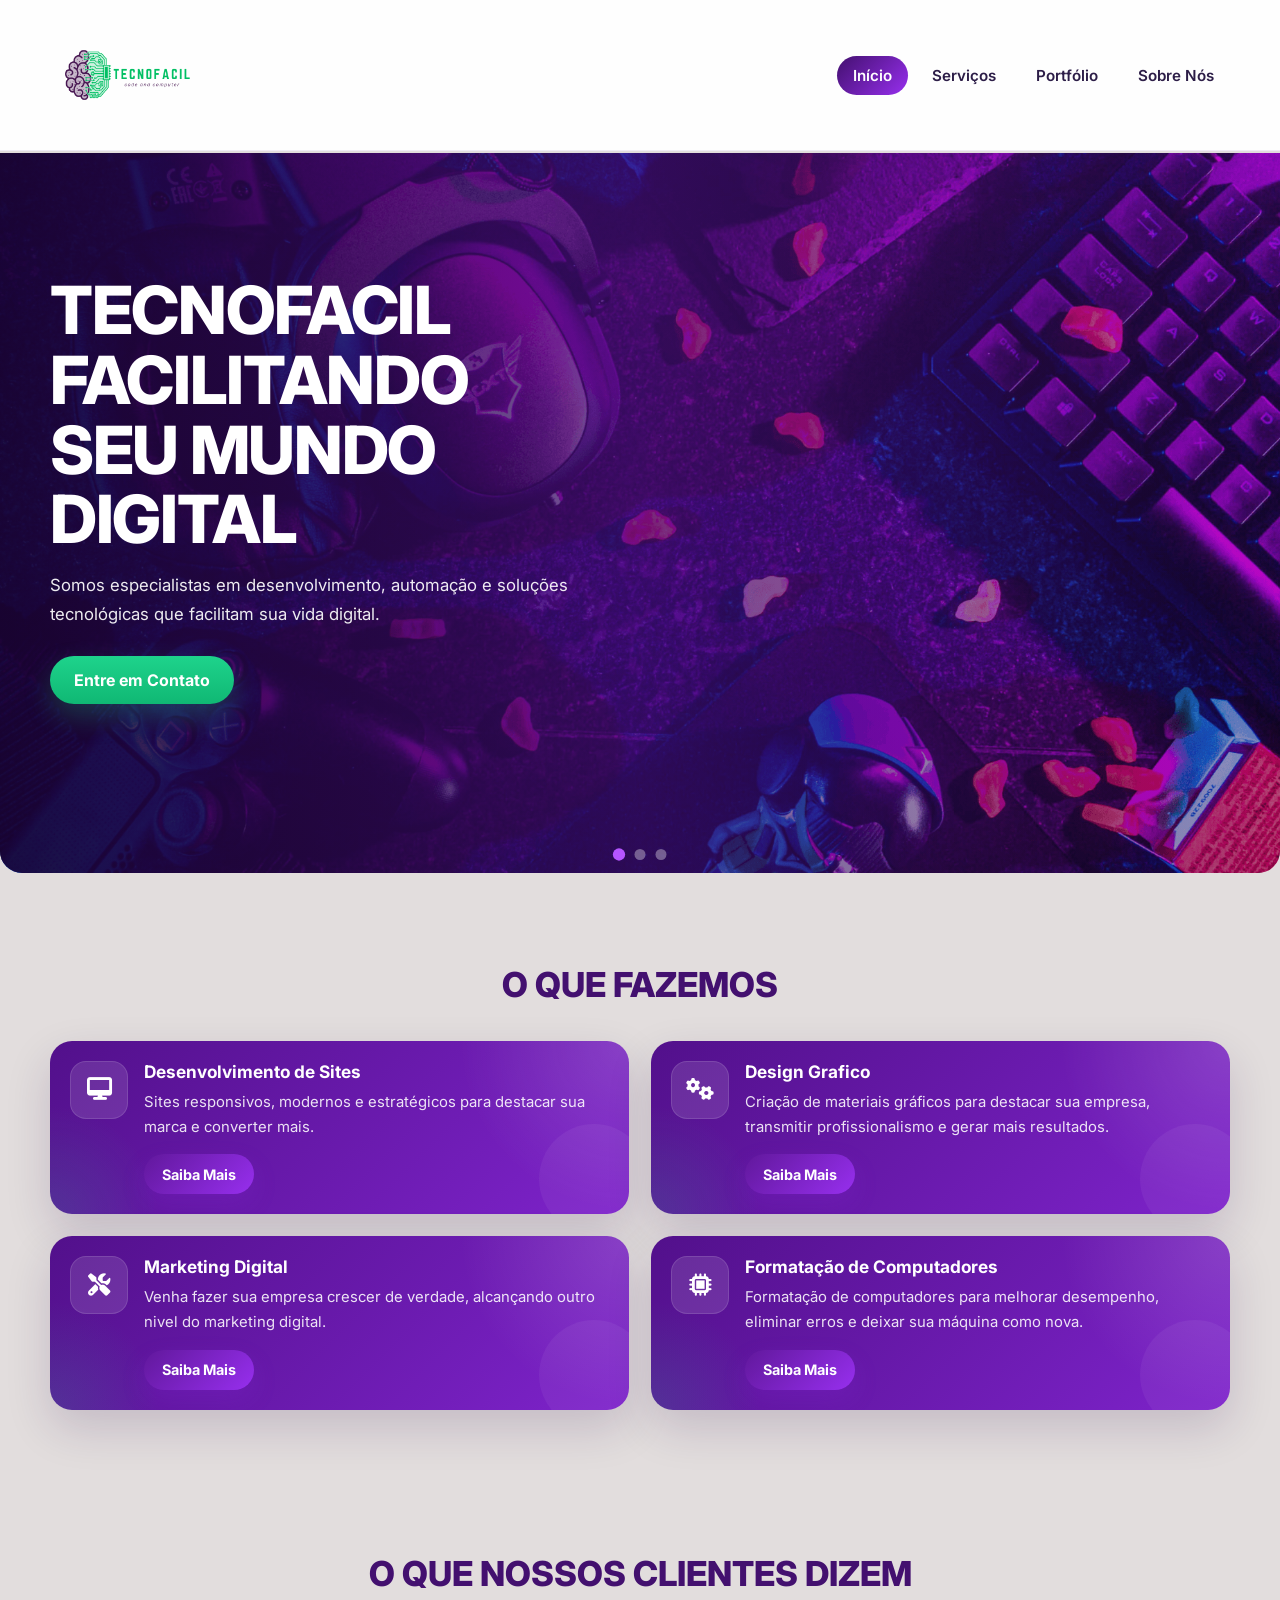
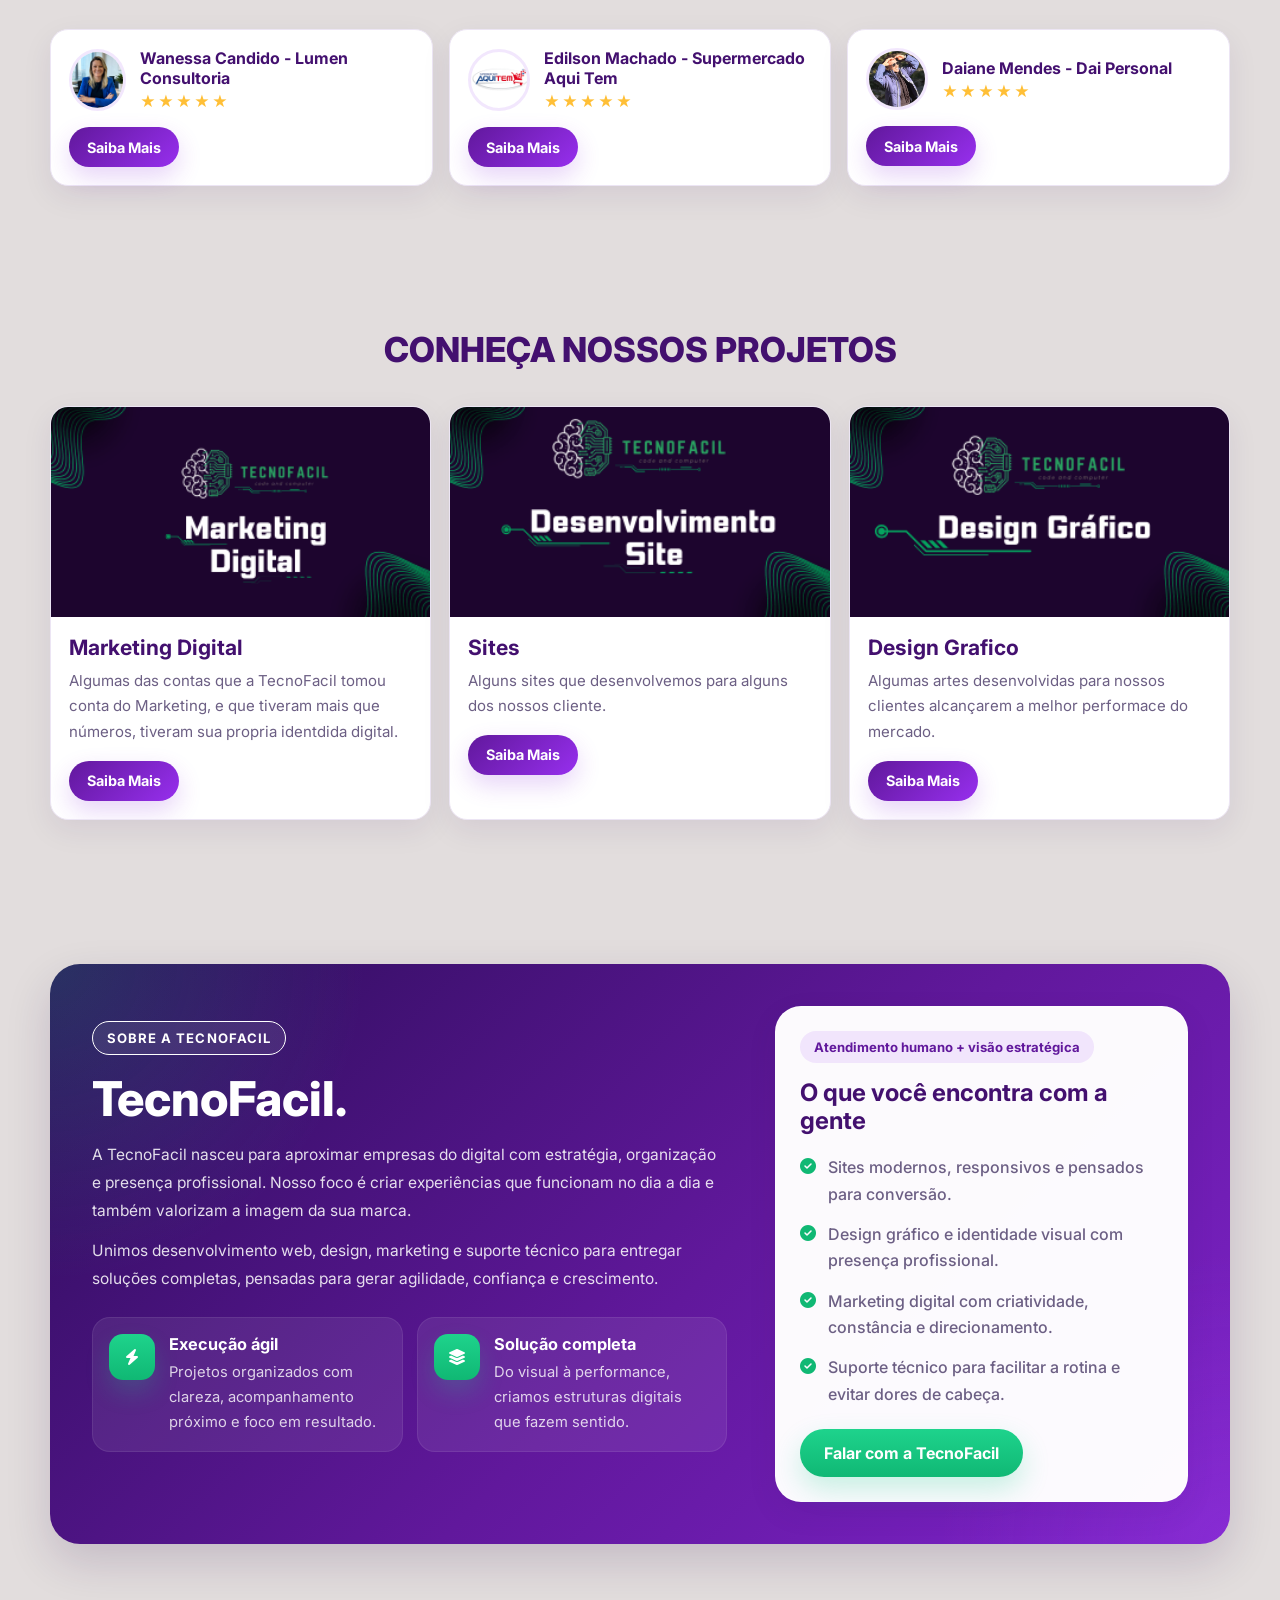
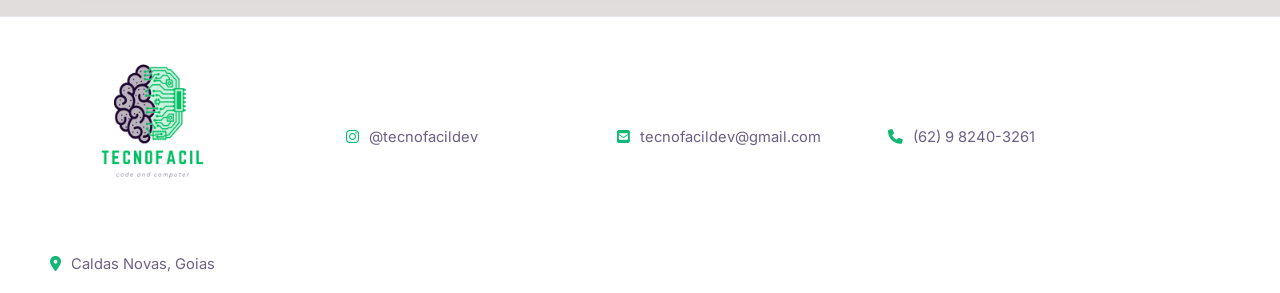
==== index.html @ e90225b0 "Solução Tem que arrumar o footer" ====
<!DOCTYPE html>
<html lang="pt-BR">

<head>
    <meta charset="UTF-8" />
    <meta name="viewport" content="width=device-width, initial-scale=1.0" />
    <title>TecnoFacil</title>
    <meta name="description"
        content="Soluções digitais, automação, manutenção e desenvolvimento web para facilitar o seu mundo digital." />

    <link rel="preconnect" href="https://fonts.googleapis.com">
    <link rel="preconnect" href="https://fonts.gstatic.com" crossorigin>
    <link href="https://fonts.googleapis.com/css2?family=Inter:wght@400;500;600;700;800&display=swap" rel="stylesheet">
    <link rel="stylesheet" href="https://cdnjs.cloudflare.com/ajax/libs/font-awesome/6.5.2/css/all.min.css">
    <link rel="stylesheet" href="styles.css" />
    <link rel="shortcut icon" href="favicon-16x16.png" type="image/x-icon">
</head>

<body>
    <header class="header">
        <div class="container nav-wrapper">
            <a href="#inicio" class="logo" aria-label="TecnoFacil início">
                <img src="img/LOGO-cerebro-roxo.png" alt="Logo TecnoFacil">
            </a>

            <button class="menu-toggle" id="menuToggle" aria-label="Abrir menu" aria-expanded="false"
                aria-controls="navMenu">
                <span></span>
                <span></span>
                <span></span>
            </button>

            <nav class="nav-menu" id="navMenu">
                <a href="#inicio" class="nav-link active">Início</a>
                <a href="#servicos" class="nav-link">Serviços</a>
                <a href="#portfolio" class="nav-link">Portfólio</a>
                <a href="#sobre" class="nav-link">Sobre Nós</a>
                <!-- <a href="#contato" class="nav-link">Contato</a> -->
            </nav>
        </div>
    </header>

    <main>
        <section class="hero" id="inicio">
            <div class="hero-slider" id="heroSlider">
                <button id="prevSlide" aria-label="Slide anterior">
                    <!-- <i class="fa-solid fa-chevron-left"></i> -->
                </button>

                <div class="slides">
                    <article class="hero-slide active">
                        <div class="hero-bg" style="background-image: url('img/imagem3.png');"></div>
                        <div class="hero-overlay"></div>
                        <div class="container hero-content">
                            <div class="hero-text">
                                <h1>TECNOFACIL FACILITANDO<br>SEU MUNDO DIGITAL</h1>
                                <p>
                                    Somos especialistas em desenvolvimento, automação e soluções tecnológicas
                                    que facilitam sua vida digital.
                                </p>
                                <a href="#contato" class="btn btn-green">Entre em Contato</a>
                            </div>
                        </div>
                    </article>

                    <article class="hero-slide">
                        <div class="hero-bg" style="background-image: url('img/imagem1.png');"></div>
                        <div class="hero-overlay"></div>
                        <div class="container hero-content">
                            <div class="hero-text">
                                <h2 class="hero-title-alt">AUTOMAÇÃO PERFORMANCE<br>E RESULTADOS</h2>
                                <p>
                                    Criamos soluções sob medida para empresas que querem mais agilidade,
                                    produtividade e presença digital profissional.
                                </p>
                                <a href="#servicos" class="btn btn-green">Ver Serviços</a>
                            </div>
                        </div>
                    </article>

                    <article class="hero-slide">
                        <div class="hero-bg" style="background-image: url('img/imagem2.png');"></div>
                        <div class="hero-overlay"></div>
                        <div class="container hero-content">
                            <div class="hero-text">
                                <h2 class="hero-title-alt">TECNOLOGIA COM VISUAL<br>MODERNO E ESTRATÉGICO</h2>
                                <p>
                                    Websites, manutenção, automações e soluções de TI com foco em estética,
                                    funcionalidade e crescimento.
                                </p>
                                <a href="#portfolio" class="btn btn-green">Conheça os Projetos</a>
                            </div>
                        </div>
                    </article>
                </div>

                <button id="nextSlide" aria-label="Próximo slide">
                    <!-- <i class="fa-solid fa-chevron-right"></i> -->
                </button>

                <div class="slider-dots" id="sliderDots">
                    <button class="dot active" aria-label="Ir para slide 1"></button>
                    <button class="dot" aria-label="Ir para slide 2"></button>
                    <button class="dot" aria-label="Ir para slide 3"></button>
                </div>
            </div>
        </section>

        <section class="section services" id="servicos">
            <div class="container">
                <h2 class="section-title">O QUE FAZEMOS</h2>

                <div class="services-grid">
                    <article class="service-card">
                        <div class="service-icon">
                            <i class="fa-solid fa-desktop"></i>
                        </div>
                        <div class="service-content">
                            <h3>Desenvolvimento de Sites</h3>
                            <p>
                                Sites responsivos, modernos e estratégicos para destacar sua marca e converter mais.
                            </p>
                            <a href="website.html" class="btn btn-purple btn-small">Saiba Mais</a>
                        </div>
                    </article>

                    <article class="service-card">
                        <div class="service-icon">
                            <i class="fa-solid fa-gears"></i>
                        </div>
                        <div class="service-content">
                            <h3>Design Grafico</h3>
                            <p>
                                Criação de materiais gráficos para destacar sua empresa, transmitir profissionalismo e
                                gerar mais resultados.
                            </p>
                            <a href="designGrafico.html" class="btn btn-purple btn-small">Saiba Mais</a>
                        </div>
                    </article>

                    <article class="service-card">
                        <div class="service-icon">
                            <i class="fa-solid fa-screwdriver-wrench"></i>
                        </div>
                        <div class="service-content">
                            <h3>Marketing Digital</h3>
                            <p>
                                Venha fazer sua empresa crescer de verdade, alcançando outro nivel do marketing digital.
                            </p>
                            <a href="marketing.html" class="btn btn-purple btn-small">Saiba Mais</a>
                        </div>
                    </article>

                    <article class="service-card">
                        <div class="service-icon">
                            <i class="fa-solid fa-microchip"></i>
                        </div>
                        <div class="service-content">
                            <h3>Formatação de Computadores</h3>
                            <p>
                                Formatação de computadores para melhorar desempenho, eliminar erros e deixar sua máquina
                                como nova.
                            </p>
                            <a href="formatação.html" class="btn btn-purple btn-small">Saiba Mais</a>
                        </div>
                    </article>
                </div>
            </div>
        </section>

        <section class="section testimonials">
            <div class="container">
                <h2 class="section-title">O QUE NOSSOS CLIENTES DIZEM</h2>

                <div class="testimonials-grid">
                    <article class="testimonial-card">
                        <div class="testimonial-top">
                            <img src="img/FOTO DA WANESSA.jpeg" alt="Lucas Fernandes">
                            <div>
                                <h3>Wanessa Candido - Lumen Consultoria</h3>
                                <div class="stars">★★★★★</div>
                            </div>
                        </div>
                        <p>
                            <!-- Atendimento excelente, comunicação clara e resultado final acima do esperado.
                            O projeto ficou muito profissional. -->
                        </p>
                        <a href="#contato" class="btn btn-purple btn-small">Saiba Mais</a>
                    </article>

                    <article class="testimonial-card">
                        <div class="testimonial-top">
                            <img src="img/Logo-Aqui-Tem.png" alt="Ana Silva">
                            <div>
                                <h3>Edilson Machado - Supermercado Aqui Tem</h3>
                                <div class="stars">★★★★★</div>
                            </div>
                        </div>
                        <p>
                            <!-- Serviço muito bem feito, suporte rápido e ótima experiência. A TecnoFacil conseguiu
                            organizar tudo com muita qualidade. -->
                        </p>
                        <a href="#contato" class="btn btn-purple btn-small">Saiba Mais</a>
                    </article>

                    <article class="testimonial-card">
                        <div class="testimonial-top">
                            <img src="img/daimendes.png" alt="Carlos Oliveira">
                            <div>
                                <h3>Daiane Mendes - Dai Personal</h3>
                                <div class="stars">★★★★★</div>
                            </div>
                        </div>
                        <p>
                            <!-- Profissionalismo, bom gosto e execução técnica. Ficou nítido o cuidado com os detalhes
                            e com a apresentação final. -->
                        </p>
                        <a href="#contato" class="btn btn-purple btn-small">Saiba Mais</a>
                    </article>
                </div>
            </div>
        </section>

        <section class="section projects" id="portfolio">
            <div class="container">
                <h2 class="section-title">CONHEÇA NOSSOS PROJETOS</h2>

                <div class="projects-grid">
                    <article class="project-card">
                        <div class="project-image">
                            <img src="img/Marketing-Digital.png" alt="Projeto GreenFin">
                        </div>
                        <div class="project-content">
                            <h3>Marketing Digital</h3>
                            <p>
                                Algumas das contas que a TecnoFacil tomou conta do Marketing, e que tiveram mais que
                                números, tiveram sua propria identdida digital.
                            </p>
                            <a href="Serviços/serviçoMarketing.html" class="btn btn-purple btn-small">Saiba Mais</a>
                        </div>
                    </article>

                    <article class="project-card">
                        <div class="project-image">
                            <img src="img/Desenvolvimento-de-site.png" alt="Projeto E-Shop Plus">
                        </div>
                        <div class="project-content">
                            <h3>Sites</h3>
                            <p>
                                Alguns sites que desenvolvemos para alguns dos nossos cliente.
                            </p>
                            <a href="Serviços/serviçosSite.html" class="btn btn-purple btn-small">Saiba Mais</a>
                        </div>
                    </article>

                    <article class="project-card">
                        <div class="project-image">
                            <img src="img/Design-Grafico.png" alt="Projeto TechBlog">
                        </div>
                        <div class="project-content">
                            <h3>Design Grafico</h3>
                            <p>
                                Algumas artes desenvolvidas para nossos clientes alcançarem a melhor performace do
                                mercado.
                            </p>
                            <a href="Serviços/serviçoDesignGrafico.html" class="btn btn-purple btn-small">Saiba Mais</a>
                        </div>
                    </article>
                </div>
            </div>
        </section>

        <section class="about-me section" id="sobre">
            <div class="container">
                <div class="about-shell">
                    <div class="about-copy">
                        <span class="about-eyebrow">SOBRE A TECNOFACIL</span>
                        <h2>TecnoFacil.</h2>
                        <p>
                            A TecnoFacil nasceu para aproximar empresas do digital com estratégia, organização e
                            presença profissional. Nosso foco é criar experiências que funcionam no dia a dia e também
                            valorizam a imagem da sua marca.
                        </p>
                        <p>
                            Unimos desenvolvimento web, design, marketing e suporte técnico para entregar soluções
                            completas, pensadas para gerar agilidade, confiança e crescimento.
                        </p>

                        <div class="about-highlights">
                            <article class="about-highlight">
                                <i class="fa-solid fa-bolt"></i>
                                <div>
                                    <h3>Execução ágil</h3>
                                    <p>Projetos organizados com clareza, acompanhamento próximo e foco em resultado.</p>
                                </div>
                            </article>

                            <article class="about-highlight">
                                <i class="fa-solid fa-layer-group"></i>
                                <div>
                                    <h3>Solução completa</h3>
                                    <p>Do visual à performance, criamos estruturas digitais que fazem sentido.</p>
                                </div>
                            </article>
                        </div>
                    </div>

                    <aside class="about-card" aria-label="Diferenciais da TecnoFacil">
                        <div class="about-card-badge">Atendimento humano + visão estratégica</div>
                        <h3>O que você encontra com a gente</h3>

                        <ul class="about-list">
                            <li>
                                <i class="fa-solid fa-circle-check"></i>
                                Sites modernos, responsivos e pensados para conversão.
                            </li>
                            <li>
                                <i class="fa-solid fa-circle-check"></i>
                                Design gráfico e identidade visual com presença profissional.
                            </li>
                            <li>
                                <i class="fa-solid fa-circle-check"></i>
                                Marketing digital com criatividade, constância e direcionamento.
                            </li>
                            <li>
                                <i class="fa-solid fa-circle-check"></i>
                                Suporte técnico para facilitar a rotina e evitar dores de cabeça.
                            </li>
                        </ul>

                        <a href="https://wa.me/5562982403261" class="btn btn-green">Falar com a TecnoFacil</a>
                    </aside>
                </div>
            </div>
        </section>

    </main>

    <footer class="footer">
        <div class="container footer-grid">
            <div class="footer-brand">
                <a href="https://www.instagram.com/tecnofacildev/?hl=pt-br"><img src="img/TECNOFACIL.png"
                        alt="Logo TecnoFacil"></a>
            </div>

            <a href="https://www.instagram.com/tecnofacildev/?hl=pt-br" class="footer-item" target="_blank"
                rel="noopener noreferrer">
                <i class="fa-brands fa-instagram"></i>
                @tecnofacildev
            </a>

            <a href="mailto:contato@tecnofacil.com" class="footer-item">
                <i class="fa-solid fa-square-envelope"></i>
                tecnofacildev@gmail.com
            </a>

            <a href="https://wa.me/5562982403261" class="footer-item">
                <i class="fa-solid fa-phone"></i>
                (62) 9 8240-3261
            </a>

            <div class="footer-item">
                <i class="fa-solid fa-location-dot"></i>
                Caldas Novas, Goias
            </div>
        </div>
    </footer>

    <script src="script.js" defer></script>
</body>

</html>
---- styles.css ----
:root {
  --bg-main: #e2dddd;
  --white: #ffffff;
  --text: #2c1d47;
  --text-soft: #6c5f84;
  --border: #ece5f4;

  --purple-900: #2c0d59;
  --purple-800: #43106f;
  --purple-700: #61189c;
  --purple-600: #7a22c4;
  --purple-500: #972fee;
  --purple-400: #b555ff;

  --green-500: #1ed38c;
  --green-600: #10b874;

  --shadow-soft: 0 10px 30px rgba(48, 19, 83, 0.08);
  --shadow-strong: 0 18px 45px rgba(41, 12, 75, 0.16);
  --radius-lg: 22px;
  --radius-md: 16px;
  --radius-sm: 12px;

  --container: 1180px;
  --header-height: 78px;
}

* {
  margin: 0;
  padding: 0;
  box-sizing: border-box;
}

html {
  scroll-behavior: smooth;
}

body {
  font-family: "Inter", sans-serif;
  background: var(--bg-main);
  color: var(--text);
}

img {
  max-width: 100%;
  display: block;
}

a {
  text-decoration: none;
  color: inherit;
}

button,
input,
textarea {
  font: inherit;
}

button {
  background: none;
  border: none;
  cursor: pointer;
}

.container {
  width: min(calc(100% - 32px), var(--container));
  margin: 0 auto;
}

/* HEADER */
.header {
  position: sticky;
  margin-bottom: -26px;
  top: 0;
  z-index: 1000;
  background: rgba(255, 255, 255, 0.95);
  backdrop-filter: blur(10px);
  border-bottom: 1px solid rgba(110, 73, 168, 0.1);
}

.nav-wrapper {
  min-height: var(--header-height);
  display: flex;
  align-items: center;
  justify-content: space-between;
  gap: 12px;
}

.logo img {
  width: 150px;
  object-fit: contain;
}

.menu-toggle {
  width: 46px;
  height: 46px;
  border-radius: 14px;
  border: 1px solid var(--border);
  display: flex;
  flex-direction: column;
  justify-content: center;
  gap: 5px;
  padding: 10px;
}

.menu-toggle span {
  width: 100%;
  height: 2px;
  border-radius: 999px;
  background: var(--purple-800);
  transition: 0.3s ease;
}

.menu-toggle.active span:nth-child(1) {
  transform: translateY(7px) rotate(45deg);
}

.menu-toggle.active span:nth-child(2) {
  opacity: 0;
}

.menu-toggle.active span:nth-child(3) {
  transform: translateY(-7px) rotate(-45deg);
}

.nav-menu {
  position: absolute;
  top: calc(var(--header-height) + 8px);
  left: 16px;
  right: 16px;
  background: rgba(255, 255, 255, 0.98);
  border: 1px solid var(--border);
  border-radius: 18px;
  box-shadow: var(--shadow-strong);
  padding: 14px;
  display: none;
  flex-direction: column;
  gap: 8px;
}

.nav-menu.open {
  display: flex;
}

.nav-link {
  padding: 12px 14px;
  border-radius: 999px;
  font-weight: 600;
  color: var(--text);
  transition: 0.25s ease;
}

.nav-link.active,
.nav-link:hover {
  color: #fff;
  background: linear-gradient(135deg, var(--purple-800), var(--purple-500));
}

/* HERO */
.hero {
  /* margin-top: -10px; */
  padding-top: 8px;
}

.hero-slider {
  position: relative;
}

.slides {
  position: relative;
  overflow: hidden;
}

.hero-slide {
  min-height: 560px;
  position: relative;
  display: none;
  border-radius: 0 0 22px 22px;
  overflow: hidden;
}

.hero-slide.active {
  display: block;
  animation: fadeIn 0.45s ease;
}

@keyframes fadeIn {
  from {
    opacity: 0;
    transform: scale(1.01);
  }
  to {
    opacity: 1;
    transform: scale(1);
  }
}

.hero-bg {
  position: absolute;
  inset: 0;
  background-position: center;
  background-size: cover;
  background-repeat: no-repeat;
  transform: scale(1.04);
}

.hero-overlay {
  position: absolute;
  inset: 0;
  background:
    linear-gradient(90deg, rgba(26, 3, 50, 0.9) 0%, rgba(67, 14, 117, 0.65) 50%, rgba(49, 12, 92, 0.2) 100%),
    linear-gradient(180deg, rgba(113, 36, 179, 0.15), rgba(6, 4, 15, 0.18));
}

.hero-content {
  position: relative;
  z-index: 2;
  min-height: 560px;
  display: flex;
  align-items: center;
}

.hero-text {
  width: 100%;
  max-width: 620px;
  color: #fff;
  padding: 30px 0 76px;
}

.hero-text h1,
.hero-title-alt {
  font-size: 2rem;
  line-height: 1.05;
  font-weight: 800;
  margin-bottom: 16px;
  letter-spacing: -0.02em;
}

.hero-text p {
  font-size: 0.98rem;
  line-height: 1.75;
  color: rgba(255, 255, 255, 0.92);
  max-width: 520px;
  margin-bottom: 26px;
}

.slider-arrow {
  position: absolute;
  top: 50%;
  transform: translateY(-50%);
  z-index: 4;
  width: 42px;
  height: 42px;
  border-radius: 50%;
  display: grid;
  place-items: center;
  color: #fff;
  background: rgba(255, 255, 255, 0.12);
  border: 1px solid rgba(255, 255, 255, 0.22);
  backdrop-filter: blur(8px);
  transition: 0.25s ease;
}

.slider-arrow:hover {
  background: rgba(255, 255, 255, 0.2);
}

.slider-arrow-left {
  left: 10px;
}

.slider-arrow-right {
  right: 10px;
}

.slider-dots {
  position: absolute;
  left: 50%;
  bottom: 18px;
  transform: translateX(-50%);
  z-index: 4;
  display: flex;
  align-items: center;
  gap: 10px;
}

.dot {
  margin-bottom: 15px;
  width: 11px;
  height: 11px;
  border-radius: 50%;
  background: rgba(255, 255, 255, 0.35);
  transition: 0.25s ease;
}

.dot.active {
  background: var(--purple-400);
  transform: scale(1.12);
}

/* BUTTONS */
.btn {
  display: inline-flex;
  align-items: center;
  justify-content: center;
  min-height: 48px;
  padding: 12px 24px;
  border-radius: 999px;
  font-weight: 700;
  transition: 0.25s ease;
}

.btn:hover {
  transform: translateY(-2px);
}

.btn-green {
  color: #fff;
  background: linear-gradient(180deg, var(--green-500), var(--green-600));
  box-shadow: 0 12px 28px rgba(30, 211, 140, 0.24);
}

.btn-purple {
  color: #fff;
  background: linear-gradient(135deg, var(--purple-700), var(--purple-500));
  box-shadow: 0 10px 24px rgba(135, 41, 220, 0.2);
}

.btn-small {
  min-height: 40px;
  padding: 10px 18px;
  font-size: 0.9rem;
}

/* GENERAL SECTION */
.section {
  padding: 50px 0;
}

.section-title {
  text-align: center;
  color: var(--purple-800);
  font-size: 1.65rem;
  line-height: 1.15;
  font-weight: 800;
  margin-bottom: 28px;
  text-transform: uppercase;
}

/* SERVICES */
.services-grid {
  display: grid;
  grid-template-columns: 1fr;
  gap: 16px;
}

.service-card {
  position: relative;
  overflow: hidden;
  display: flex;
  gap: 16px;
  align-items: flex-start;
  padding: 20px;
  border-radius: var(--radius-lg);
  color: #fff;
  background:
    radial-gradient(circle at top right, rgba(255, 255, 255, 0.15), transparent 28%),
    radial-gradient(circle at bottom left, rgba(33, 211, 139, 0.15), transparent 18%),
    linear-gradient(135deg, #52108b 0%, #7e23cb 100%);
  box-shadow: var(--shadow-strong);
}

.service-card::after {
  content: "";
  position: absolute;
  inset: auto -20px -20px auto;
  width: 110px;
  height: 110px;
  border-radius: 50%;
  background: rgba(255, 255, 255, 0.05);
}

.service-icon {
  min-width: 58px;
  width: 58px;
  height: 58px;
  border-radius: 16px;
  background: rgba(255, 255, 255, 0.12);
  border: 1px solid rgba(255, 255, 255, 0.12);
  display: grid;
  place-items: center;
  font-size: 1.4rem;
}

.service-content {
  position: relative;
  z-index: 2;
}

.service-content h3 {
  font-size: 1.08rem;
  margin-bottom: 8px;
}

.service-content p {
  color: rgba(255, 255, 255, 0.88);
  font-size: 0.93rem;
  line-height: 1.7;
  margin-bottom: 14px;
}

/* TESTIMONIALS */
.testimonials-grid {
  display: grid;
  grid-template-columns: 1fr;
  gap: 16px;
}

.testimonial-card {
  background: var(--white);
  border: 1px solid var(--border);
  border-radius: 18px;
  padding: 18px;
  box-shadow: var(--shadow-soft);
  transition: 0.25s ease;
}

.testimonial-card:hover,
.project-card:hover {
  transform: translateY(-4px);
}

.testimonial-top {
  display: flex;
  align-items: center;
  gap: 14px;
  margin-bottom: 14px;
}

.testimonial-top img {
  width: 62px;
  height: 62px;
  border-radius: 50%;
  object-fit: cover;
  border: 3px solid rgba(150, 62, 239, 0.12);
}

.testimonial-top h3 {
  color: var(--purple-800);
  font-size: 1rem;
  margin-bottom: 4px;
}

.stars {
  color: #ffbf36;
  letter-spacing: 2px;
  font-size: 0.95rem;
}

.testimonial-card p {
  color: var(--text-soft);
  line-height: 1.7;
  font-size: 0.94rem;
  margin-bottom: 16px;
}

/* PROJECTS */
.projects-grid {
  display: grid;
  grid-template-columns: 1fr;
  gap: 18px;
}

.project-card {
  background: var(--white);
  border: 1px solid var(--border);
  border-radius: 18px;
  overflow: hidden;
  box-shadow: var(--shadow-soft);
  transition: 0.25s ease;
}

.project-image {
  position: relative;
  overflow: hidden;
}

.project-image img {
  /* background-position: center; */
  width: 100%;
  height: 210px;
  object-fit: cover;
  transition: transform 0.35s ease;
}

.project-card:hover .project-image img {
  transform: scale(1.04);
}

.project-content {
  padding: 18px;
}

.project-content h3 {
  color: var(--purple-800);
  font-size: 1.32rem;
  margin-bottom: 8px;
}

.project-content p {
  color: var(--text-soft);
  font-size: 0.94rem;
  line-height: 1.7;
  margin-bottom: 16px;
}

/* ABOUT */
.about-me {
  position: relative;
}

.about-shell {
  display: grid;
  gap: 22px;
  padding: 24px;
  border-radius: 30px;
  overflow: hidden;
  background:
    radial-gradient(circle at top left, rgba(30, 211, 140, 0.18), transparent 24%),
    radial-gradient(circle at bottom right, rgba(181, 85, 255, 0.18), transparent 22%),
    linear-gradient(135deg, var(--purple-900) 0%, var(--purple-700) 55%, #7e23cb 100%);
  box-shadow: var(--shadow-strong);
}

.about-copy {
  color: #fff;
}

.about-eyebrow {
  /* color: black; */
  display: inline-flex;
  align-items: center;
  gap: 8px;
  padding: 8px 14px;
  margin-top: 15px;
  margin-bottom: 18px;
  border-radius: 999px;
  border: 1px solid white;
  background: rgba(255, 255, 255, 0.08);
  font-size: 0.82rem;
  font-weight: 700;
  letter-spacing: 0.08em;
}

.about-copy h2 {
  font-size: 2rem;
  line-height: 1.1;
  font-weight: 800;
  margin-bottom: 16px;
}

.about-copy p {
  color: rgba(255, 255, 255, 0.86);
  font-size: 0.97rem;
  line-height: 1.8;
}

.about-copy p + p {
  margin-top: 12px;
}

.about-highlights {
  display: grid;
  gap: 14px;
  margin-top: 24px;
}

.about-highlight {
  display: flex;
  align-items: flex-start;
  gap: 14px;
  padding: 16px;
  border-radius: 18px;
  background: rgba(255, 255, 255, 0.08);
  border: 1px solid rgba(255, 255, 255, 0.08);
}

.about-highlight i {
  width: 46px;
  height: 46px;
  flex-shrink: 0;
  display: grid;
  place-items: center;
  border-radius: 14px;
  color: #fff;
  background: linear-gradient(180deg, var(--green-500), var(--green-600));
  box-shadow: 0 12px 24px rgba(30, 211, 140, 0.2);
}

.about-highlight h3 {
  font-size: 1.02rem;
  margin-bottom: 6px;
}

.about-highlight p {
  font-size: 0.92rem;
  line-height: 1.7;
  color: rgba(255, 255, 255, 0.8);
}

.about-card {
  align-self: center;
  padding: 24px;
  border-radius: 26px;
  background: rgba(255, 255, 255, 0.98);
  border: 1px solid rgba(255, 255, 255, 0.4);
  box-shadow: var(--shadow-soft);
}

.about-card-badge {
  display: inline-flex;
  padding: 8px 14px;
  margin-bottom: 16px;
  border-radius: 999px;
  color: var(--purple-700);
  background: rgba(151, 47, 238, 0.1);
  font-size: 0.82rem;
  font-weight: 700;
}

.about-card h3 {
  color: var(--purple-800);
  font-size: 1.5rem;
  line-height: 1.2;
  margin-bottom: 18px;
}

.about-list {
  list-style: none;
  display: grid;
  gap: 14px;
  margin-bottom: 22px;
}

.about-list li {
  display: flex;
  align-items: flex-start;
  gap: 12px;
  color: var(--text-soft);
  line-height: 1.65;
  font-weight: 500;
}

.about-list li i {
  color: var(--green-600);
  margin-top: 4px;
}

/* WEBSITE PAGE */
.website-hero {
  position: relative;
  min-height: 560px;
  display: flex;
  align-items: center;
  overflow: hidden;
  border-radius: 0 0 22px 22px;
}

.website-hero-media {
  position: absolute;
  inset: 0;
  /* background:
    linear-gradient(135deg, rgba(34, 11, 68, 0.45), rgba(124, 40, 196, 0.18)),
    url("img/Desenvolvimento-de-site.png") center/cover no-repeat; */
  transform: scale(1.04);
}

.website-hero-overlay {
  position: absolute;
  inset: 0;
  background:
    linear-gradient(90deg, rgba(29, 4, 55, 0.92) 0%, rgba(72, 16, 121, 0.8) 55%, rgba(72, 16, 121, 0.28) 100%);
}

.website-hero-content {
  position: relative;
  z-index: 2;
  min-height: 560px;
  display: flex;
  align-items: center;
}

.website-hero-copy {
  max-width: 680px;
  color: #fff;
  padding: 36px 0 72px;
}

.website-hero-copy h1 {
  font-size: 2.15rem;
  line-height: 1.08;
  font-weight: 800;
  margin-bottom: 18px;
  letter-spacing: -0.02em;
}

.website-hero-copy p {
  max-width: 560px;
  color: rgba(255, 255, 255, 0.88);
  line-height: 1.8;
  margin-bottom: 24px;
}

.website-hero-actions {
  display: flex;
  flex-wrap: wrap;
  gap: 12px;
}

.website-process-grid {
  display: grid;
  grid-template-columns: 1fr;
  gap: 16px;
  margin-bottom: 28px;
}

.website-process-card {
  background: var(--white);
  border: 1px solid var(--border);
  border-radius: 20px;
  padding: 22px 18px;
  box-shadow: var(--shadow-soft);
}

.website-process-icon {
  width: 58px;
  height: 58px;
  display: grid;
  place-items: center;
  border-radius: 18px;
  margin-bottom: 16px;
  color: #fff;
  font-size: 1.3rem;
  background: linear-gradient(135deg, var(--purple-700), var(--purple-500));
  box-shadow: 0 12px 24px rgba(135, 41, 220, 0.2);
}

.website-process-card h3 {
  color: var(--purple-800);
  font-size: 1.08rem;
  margin-bottom: 10px;
}

.website-process-card p {
  color: var(--text-soft);
  line-height: 1.75;
  font-size: 0.95rem;
}

.website-explain-shell {
  display: grid;
  gap: 20px;
  padding: 24px;
  border-radius: 28px;
  background:
    radial-gradient(circle at top left, rgba(30, 211, 140, 0.14), transparent 22%),
    radial-gradient(circle at bottom right, rgba(181, 85, 255, 0.16), transparent 22%),
    linear-gradient(135deg, #2c0d59 0%, #5a1490 56%, #7a22c4 100%);
  box-shadow: var(--shadow-strong);
}

.website-explain-copy {
  color: #fff;
}

.website-explain-copy h2 {
  font-size: 1.85rem;
  line-height: 1.12;
  margin-bottom: 14px;
}

.website-explain-copy p {
  color: rgba(255, 255, 255, 0.86);
  line-height: 1.8;
}

.website-explain-copy p + p {
  margin-top: 10px;
}

.website-explain-points {
  padding: 24px;
  border-radius: 24px;
  background: rgba(255, 255, 255, 0.98);
  border: 1px solid rgba(255, 255, 255, 0.4);
}

.website-explain-points h3 {
  color: var(--purple-800);
  font-size: 1.35rem;
  margin-bottom: 18px;
}

.website-projects {
  background: linear-gradient(180deg, rgba(255, 255, 255, 0.35), rgba(255, 255, 255, 0));
}

.website-project-card .project-image {
  background: linear-gradient(135deg, #f5f1fb, #ffffff);
}

.website-project-card .project-image img {
  object-fit: contain;
  padding: 22px;
}

.website-project-tag {
  display: inline-flex;
  padding: 7px 12px;
  margin-bottom: 12px;
  border-radius: 999px;
  background: rgba(151, 47, 238, 0.12);
  color: var(--purple-700);
  font-size: 0.78rem;
  font-weight: 700;
  letter-spacing: 0.04em;
  text-transform: uppercase;
}

.website-contact-section {
  padding-top: 20px;
}

.website-contact-shell {
  display: grid;
  gap: 22px;
  padding: 24px;
  border-radius: 28px;
  background:
    radial-gradient(circle at top right, rgba(255, 255, 255, 0.08), transparent 22%),
    radial-gradient(circle at bottom left, rgba(30, 211, 140, 0.16), transparent 18%),
    linear-gradient(135deg, #451072 0%, #7a22c4 100%);
  box-shadow: var(--shadow-strong);
}

.website-contact-copy {
  color: #fff;
}

.website-contact-copy h2 {
  font-size: 1.9rem;
  line-height: 1.14;
  margin-bottom: 14px;
}

.website-contact-copy p {
  color: rgba(255, 255, 255, 0.88);
  line-height: 1.8;
}

.website-contact-copy p + p {
  margin-top: 10px;
}

.website-contact-cards {
  display: grid;
  grid-template-columns: 1fr;
  gap: 14px;
}

.website-contact-card {
  display: flex;
  align-items: flex-start;
  gap: 16px;
  padding: 20px;
  border-radius: 22px;
  background: rgba(255, 255, 255, 0.98);
  color: var(--text);
  border: 1px solid rgba(255, 255, 255, 0.4);
  box-shadow: var(--shadow-soft);
  transition: 0.25s ease;
}

.website-contact-card:hover {
  transform: translateY(-4px);
}

.website-contact-card i {
  width: 52px;
  height: 52px;
  flex-shrink: 0;
  display: grid;
  place-items: center;
  border-radius: 16px;
  color: #fff;
  font-size: 1.25rem;
  background: linear-gradient(180deg, var(--green-500), var(--green-600));
  box-shadow: 0 12px 24px rgba(30, 211, 140, 0.2);
}

.website-contact-card h3 {
  color: var(--purple-800);
  font-size: 1.08rem;
  margin-bottom: 6px;
}

.website-contact-card p {
  color: var(--text-soft);
  line-height: 1.65;
  margin-bottom: 8px;
}

.website-contact-card span {
  color: var(--purple-700);
  font-weight: 700;
}

.design-hero .website-hero-media {
  background:
    radial-gradient(circle at top right, rgba(30, 211, 140, 0.18), transparent 20%),
    radial-gradient(circle at bottom left, rgba(181, 85, 255, 0.18), transparent 24%),
    linear-gradient(135deg, rgba(34, 11, 68, 0.88), rgba(107, 32, 175, 0.72));
}

.design-placeholder-image {
  min-height: 210px;
  display: grid;
  place-items: center;
  padding: 24px;
  background:
    linear-gradient(135deg, rgba(151, 47, 238, 0.08), rgba(30, 211, 140, 0.08)),
    linear-gradient(180deg, #f7f3fb, #ffffff);
}

.design-placeholder-content {
  display: grid;
  gap: 10px;
  justify-items: center;
  text-align: center;
  color: var(--purple-700);
}

.design-placeholder-content i {
  font-size: 2rem;
  color: var(--purple-500);
}

.design-placeholder-content span {
  font-size: 0.95rem;
  font-weight: 600;
}

.marketing-hero .website-hero-media {
  background:
    radial-gradient(circle at top right, rgba(30, 211, 140, 0.18), transparent 18%),
    radial-gradient(circle at bottom left, rgba(181, 85, 255, 0.2), transparent 24%),
    linear-gradient(135deg, rgba(25, 7, 52, 0.9), rgba(69, 16, 114, 0.76)),
    url("img/Marketing-Digital.png") center/cover no-repeat;
}

.marketing-showcase-image {
  min-height: 210px;
  display: grid;
  place-items: center;
  padding: 24px;
  background:
    radial-gradient(circle at top right, rgba(30, 211, 140, 0.14), transparent 22%),
    radial-gradient(circle at bottom left, rgba(151, 47, 238, 0.14), transparent 24%),
    linear-gradient(180deg, #f6f2fb, #ffffff);
}

.marketing-showcase-content {
  display: grid;
  gap: 10px;
  justify-items: center;
  text-align: center;
  color: var(--purple-700);
}

.marketing-showcase-content i {
  width: 72px;
  height: 72px;
  display: grid;
  place-items: center;
  border-radius: 22px;
  font-size: 1.7rem;
  color: #fff;
  background: linear-gradient(135deg, var(--purple-700), var(--purple-500));
  box-shadow: 0 12px 24px rgba(135, 41, 220, 0.2);
}

.marketing-showcase-content span {
  font-size: 0.98rem;
  font-weight: 700;
  letter-spacing: 0.04em;
  text-transform: uppercase;
}

.marketing-showcase-image-featured img {
  object-fit: contain;
  padding: 22px;
}

.formatting-hero .website-hero-media {
  background:
    radial-gradient(circle at top right, rgba(30, 211, 140, 0.16), transparent 18%),
    radial-gradient(circle at bottom left, rgba(181, 85, 255, 0.2), transparent 22%),
    linear-gradient(135deg, rgba(26, 7, 54, 0.92), rgba(74, 20, 122, 0.78));
}

.formatting-showcase-image {
  min-height: 210px;
  display: grid;
  place-items: center;
  padding: 24px;
  background:
    radial-gradient(circle at top right, rgba(30, 211, 140, 0.14), transparent 22%),
    radial-gradient(circle at bottom left, rgba(151, 47, 238, 0.16), transparent 24%),
    linear-gradient(180deg, #f6f2fb, #ffffff);
}

.formatting-showcase-content {
  display: grid;
  gap: 10px;
  justify-items: center;
  text-align: center;
  color: var(--purple-700);
}

.formatting-showcase-content i {
  width: 72px;
  height: 72px;
  display: grid;
  place-items: center;
  border-radius: 22px;
  font-size: 1.7rem;
  color: #fff;
  background: linear-gradient(135deg, var(--purple-700), var(--purple-500));
  box-shadow: 0 12px 24px rgba(135, 41, 220, 0.2);
}

.formatting-showcase-content span {
  font-size: 0.98rem;
  font-weight: 700;
  letter-spacing: 0.04em;
  text-transform: uppercase;
}

@media (max-width: 767px) {
  .about-me.section {
    padding: 38px 0;
  }

  .about-shell {
    gap: 18px;
    padding: 20px 16px;
    border-radius: 24px;
  }

  .about-eyebrow,
  .about-card-badge {
    font-size: 0.74rem;
    letter-spacing: 0.05em;
  }

  .about-copy h2 {
    font-size: 1.65rem;
    line-height: 1.16;
    max-width: 12ch;
  }

  .about-copy p,
  .about-list li,
  .about-highlight p {
    font-size: 0.92rem;
    line-height: 1.7;
  }

  .about-highlights {
    gap: 12px;
    margin-top: 20px;
  }

  .about-highlight {
    gap: 12px;
    padding: 14px;
    border-radius: 16px;
  }

  .about-highlight i {
    width: 40px;
    height: 40px;
    border-radius: 12px;
    font-size: 0.95rem;
  }

  .about-card {
    padding: 20px 16px;
    border-radius: 22px;
  }

  .about-card h3 {
    font-size: 1.28rem;
    margin-bottom: 16px;
  }

  .about-list {
    gap: 12px;
    margin-bottom: 20px;
  }

  .about-card .btn {
    width: 100%;
  }

  .website-hero,
  .website-hero-content {
    min-height: 500px;
  }

  .website-hero-copy {
    padding: 28px 0 56px;
  }

  .website-hero-copy h1 {
    font-size: 1.95rem;
  }

  .website-hero-actions .btn {
    width: 100%;
  }

  .website-explain-shell,
  .website-contact-shell {
    padding: 20px 16px;
    border-radius: 22px;
  }

  .website-explain-copy h2,
  .website-contact-copy h2 {
    font-size: 1.55rem;
  }

  .website-explain-points {
    padding: 20px 16px;
    border-radius: 20px;
  }

  .website-contact-card {
    padding: 18px 16px;
    border-radius: 18px;
  }
}

/* FOOTER */
.footer {
  background: #fff;
  border-top: 1px solid var(--border);
}

.footer-grid {
  padding: 20px 0;
  display: grid;
  grid-template-columns: 1fr;
  gap: 14px;
  align-items: center;
  text-align: center;
}

.footer-brand img {
  width: 200px;
  margin: 0 auto;
}

.footer-item {
  display: inline-flex;
  align-items: center;
  justify-content: center;
  gap: 10px;
  color: var(--text-soft);
  font-size: 0.92rem;
}

.footer-item i {
  color: var(--green-600);
}

/* TABLET */
@media (min-width: 768px) {
  .hero-slide,
  .hero-content {
    min-height: 640px;
  }

  .hero-text h1,
  .hero-title-alt {
    font-size: 3rem;
  }

  .section {
    padding: 72px 0;
  }

  .section-title {
    font-size: 2.15rem;
    margin-bottom: 36px;
  }

  .services-grid,
  .projects-grid {
    grid-template-columns: repeat(2, 1fr);
  }

  .testimonials-grid {
    grid-template-columns: repeat(2, 1fr);
  }

  .about-shell {
    padding: 34px;
  }

  .about-copy h2 {
    font-size: 2.45rem;
  }

  .about-highlights {
    grid-template-columns: repeat(2, 1fr);
  }

  .website-process-grid {
    grid-template-columns: repeat(2, 1fr);
  }

  .website-explain-shell,
  .website-contact-shell {
    padding: 32px;
  }

  .website-contact-cards {
    grid-template-columns: repeat(2, 1fr);
  }

  .footer-grid {
    grid-template-columns: 1.2fr 1fr;
    text-align: left;
  }

  .footer-brand img {
    margin: 0;
  }

  .footer-item {
    justify-content: flex-start;
  }
}

/* DESKTOP */
@media (min-width: 1024px) {
  .menu-toggle {
    display: none;
  }

  .nav-menu {
    position: static;
    display: flex;
    flex-direction: row;
    align-items: center;
    gap: 8px;
    padding: 0;
    border: none;
    box-shadow: none;
    background: transparent;
  }

  .nav-link {
    padding: 10px 16px;
    font-size: 0.95rem;
  }

  .hero-slide,
  .hero-content {
    min-height: 720px;
  }

  .hero-text h1,
  .hero-title-alt {
    font-size: 4.15rem;
  }

  .website-hero,
  .website-hero-content {
    min-height: 640px;
  }

  .website-hero-copy h1 {
    font-size: 4rem;
  }

  .hero-text p {
    font-size: 1.05rem;
  }

  .slider-arrow-left {
    left: 18px;
  }

  .slider-arrow-right {
    right: 18px;
  }

  .services-grid {
    grid-template-columns: repeat(2, 1fr);
    gap: 22px;
  }

  .testimonials-grid {
    grid-template-columns: repeat(3, 1fr);
  }

  .projects-grid {
    grid-template-columns: repeat(3, 1fr);
  }

  .about-shell {
    grid-template-columns: minmax(0, 1.35fr) minmax(320px, 0.85fr);
    gap: 28px;
    padding: 42px;
  }

  .about-copy {
    padding-right: 20px;
  }

  .about-copy h2 {
    font-size: 3rem;
  }

  .website-explain-shell,
  .website-contact-shell {
    grid-template-columns: minmax(0, 1.2fr) minmax(320px, 0.8fr);
    gap: 28px;
    padding: 40px;
  }

  .footer-grid {
    grid-template-columns: 1.1fr 1fr 1fr 1.35fr;
    gap: 18px;
  }
}
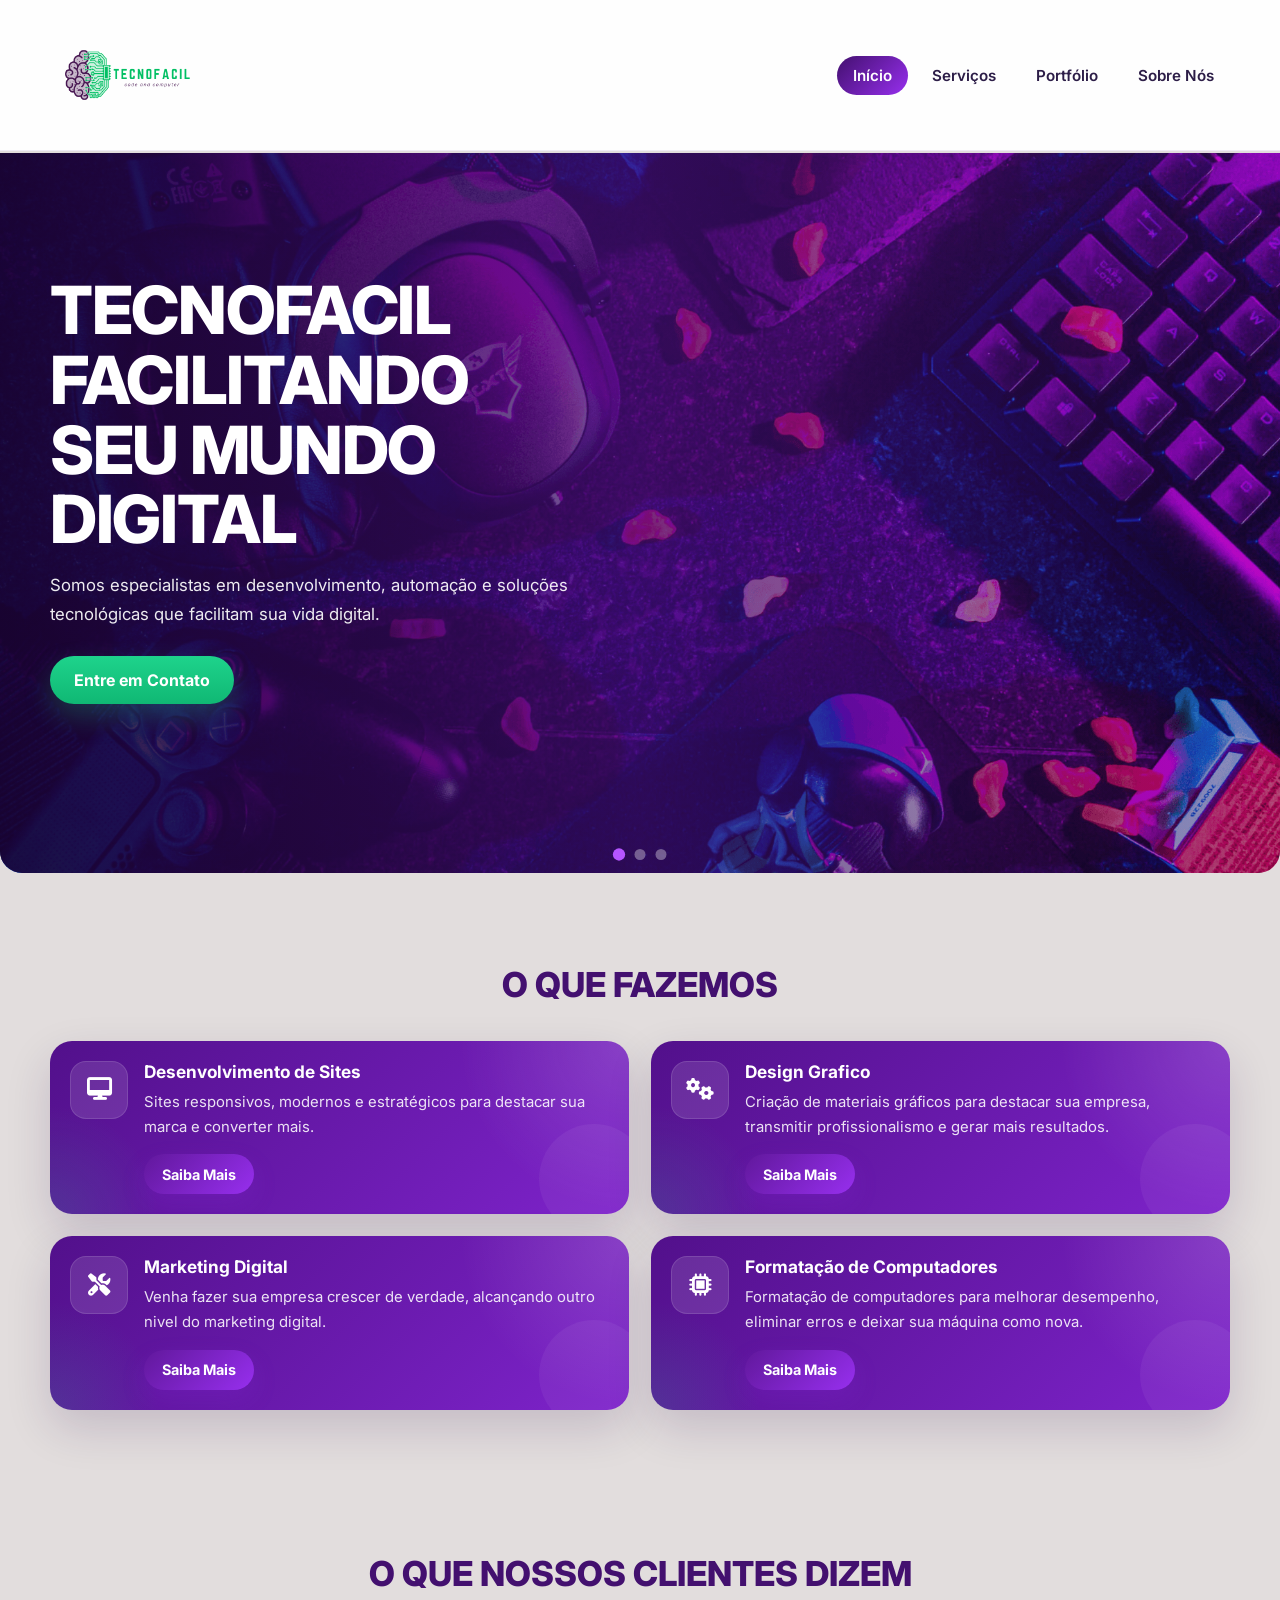
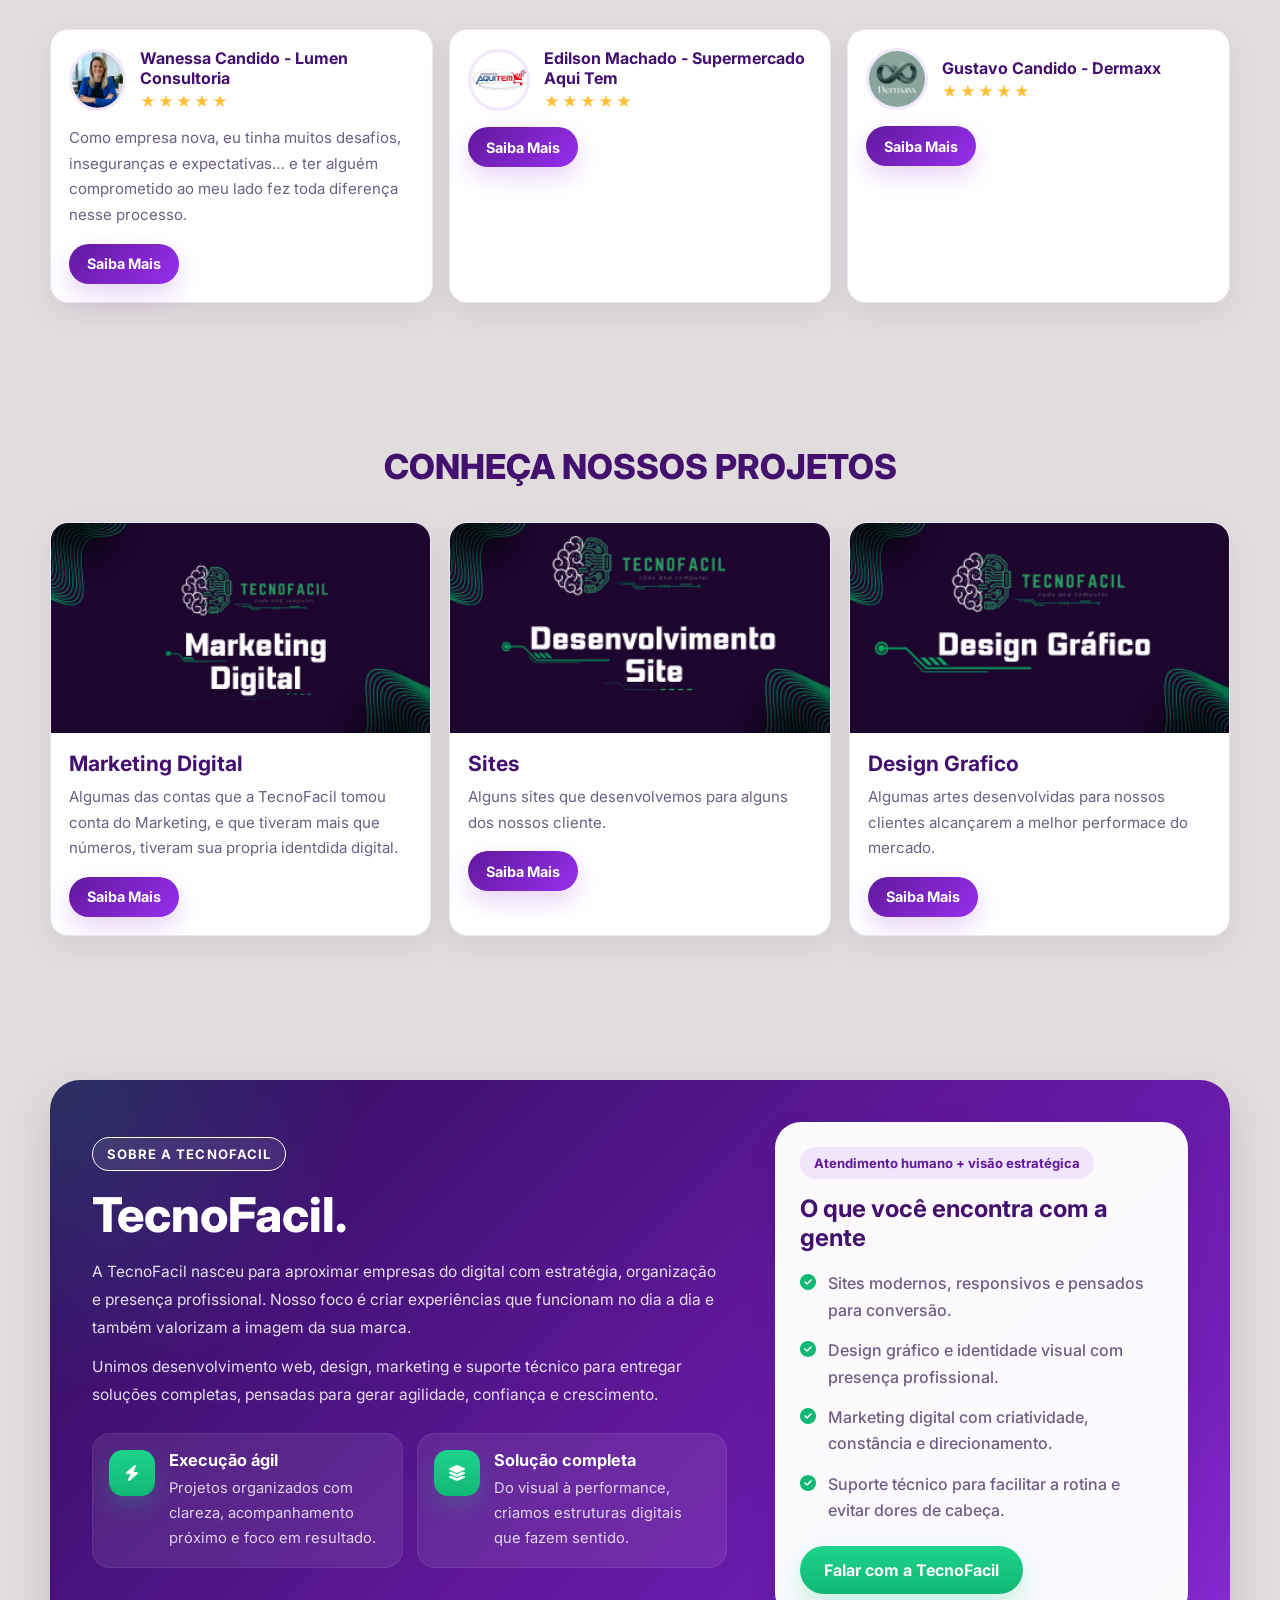
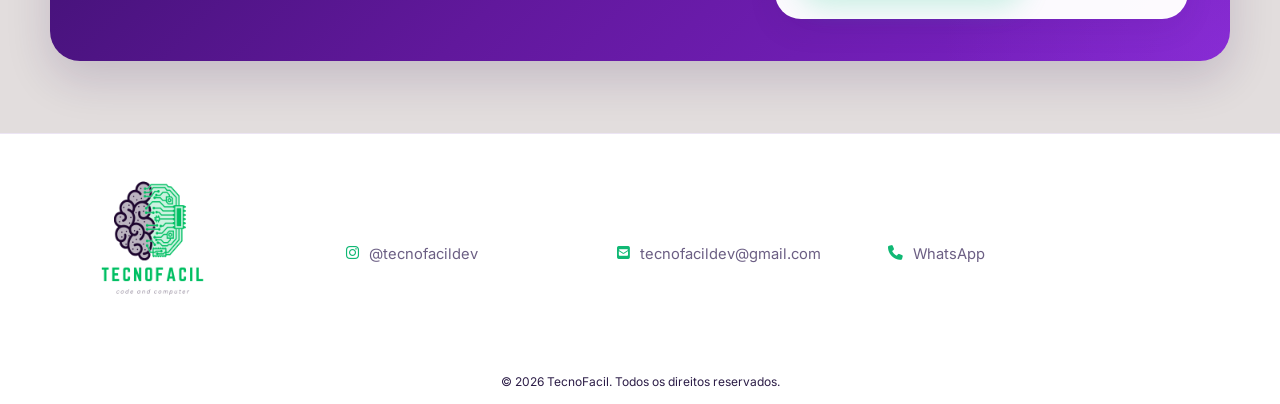
==== commit 4cd0e25e: "Finalização de algumas etapas Site quase 100% pronto, falta alguns pequenos detalhes mas, está fican" ====
--- a/index.html
+++ b/index.html
@@ -58,7 +58,8 @@
                                     Somos especialistas em desenvolvimento, automação e soluções tecnológicas
                                     que facilitam sua vida digital.
                                 </p>
-                                <a href="#contato" class="btn btn-green">Entre em Contato</a>
+                                <a href="https://wa.me/5562982403261?text=Olá%20queria%20saber%20mais%20sobre%20os%20serviços%20da%20TecnoFacil"
+                                    class="btn btn-green" target="_blank">Entre em Contato</a>
                             </div>
                         </div>
                     </article>
@@ -182,8 +183,8 @@
                             </div>
                         </div>
                         <p>
-                            <!-- Atendimento excelente, comunicação clara e resultado final acima do esperado.
-                            O projeto ficou muito profissional. -->
+                            Como empresa nova, eu tinha muitos desafios, inseguranças e expectativas… e ter alguém comprometido ao meu lado fez toda diferença nesse processo.
+
                         </p>
                         <a href="#contato" class="btn btn-purple btn-small">Saiba Mais</a>
                     </article>
@@ -205,9 +206,9 @@
 
                     <article class="testimonial-card">
                         <div class="testimonial-top">
-                            <img src="img/daimendes.png" alt="Carlos Oliveira">
+                            <img src="img-service/foto-dermaxx.png" alt="Carlos Oliveira">
                             <div>
-                                <h3>Daiane Mendes - Dai Personal</h3>
+                                <h3>Gustavo Candido - Dermaxx</h3>
                                 <div class="stars">★★★★★</div>
                             </div>
                         </div>
@@ -328,7 +329,8 @@
                             </li>
                         </ul>
 
-                        <a href="https://wa.me/5562982403261" class="btn btn-green">Falar com a TecnoFacil</a>
+                        <a href="https://wa.me/5562982403261?text=Olá%20eu%20vim%20pelo%20site%20e%20quero%20saber%20mais%20sobre%20os%20serviços%20da%20TecnoFacil"
+                            class="btn btn-green" target="_blank">Falar com a TecnoFacil</a>
                     </aside>
                 </div>
             </div>
@@ -356,17 +358,19 @@
 
             <a href="https://wa.me/5562982403261" class="footer-item">
                 <i class="fa-solid fa-phone"></i>
-                (62) 9 8240-3261
+                WhatsApp
             </a>
 
-            <div class="footer-item">
+            <!-- <div class="footer-item">
                 <i class="fa-solid fa-location-dot"></i>
                 Caldas Novas, Goias
-            </div>
+            </div> -->
         </div>
+        <section class="direitos-da-tecnofacil">
+            <p>© 2026 TecnoFacil. Todos os direitos reservados.</p>
+        </section>
     </footer>
-
     <script src="script.js" defer></script>
 </body>
 
-</html>
+</html>
--- a/styles.css
+++ b/styles.css
@@ -1186,6 +1186,12 @@
   color: var(--green-600);
 }
 
+.direitos-da-tecnofacil{
+  text-align: center;
+  padding-bottom: 15px;
+  font-size: 12px;
+}
+
 /* TABLET */
 @media (min-width: 768px) {
   .hero-slide,
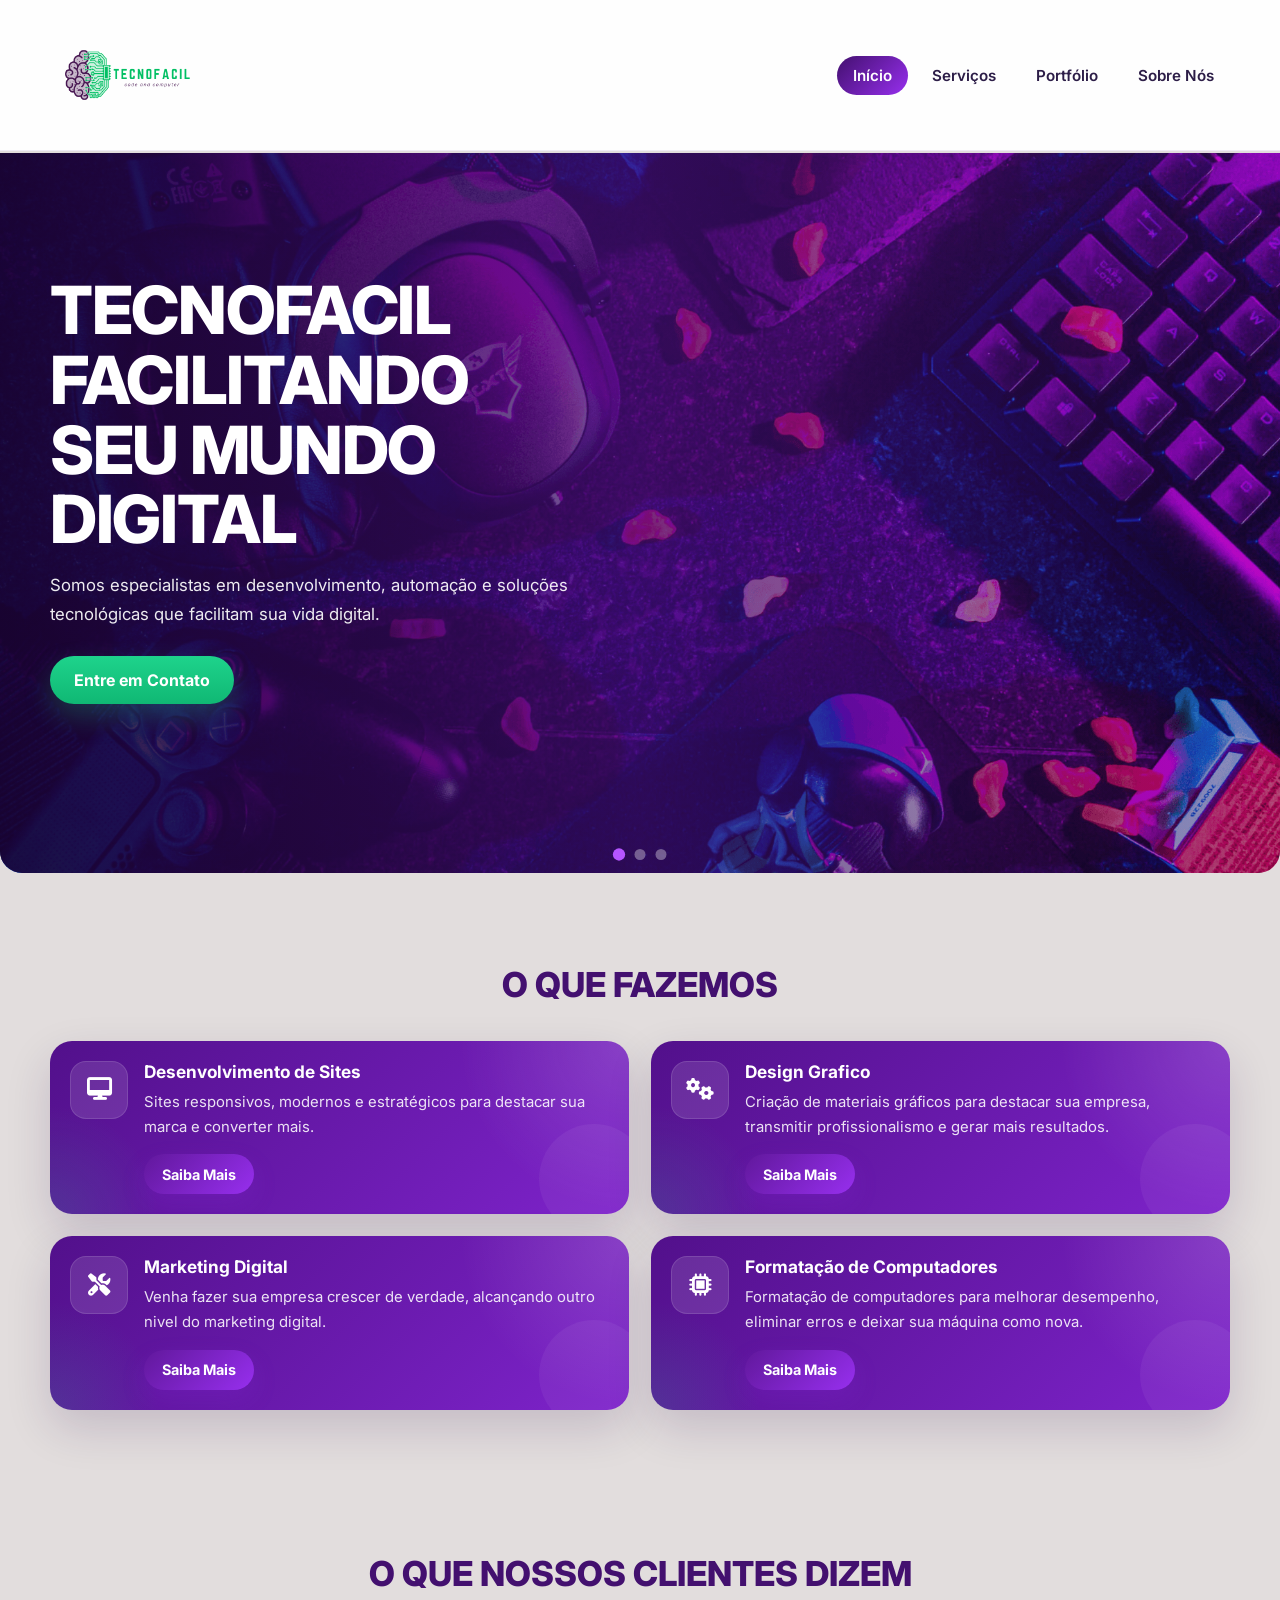
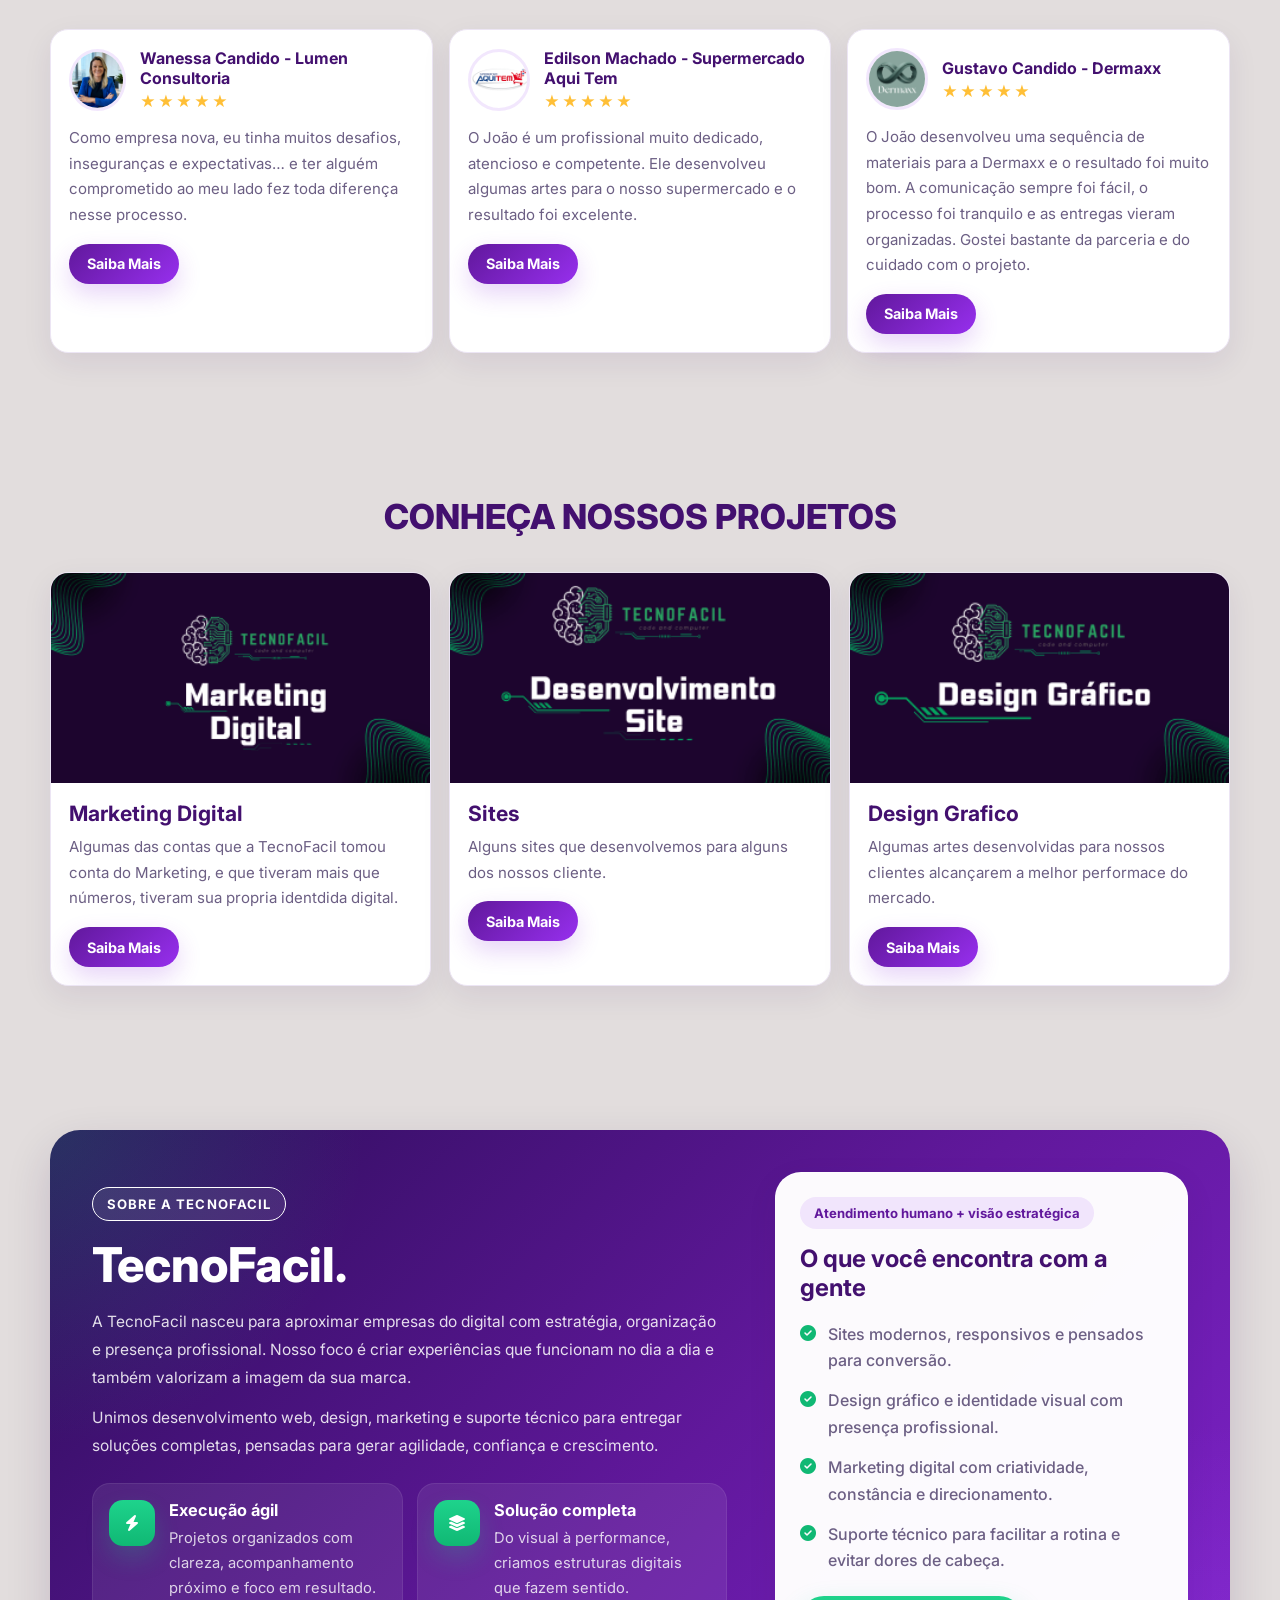
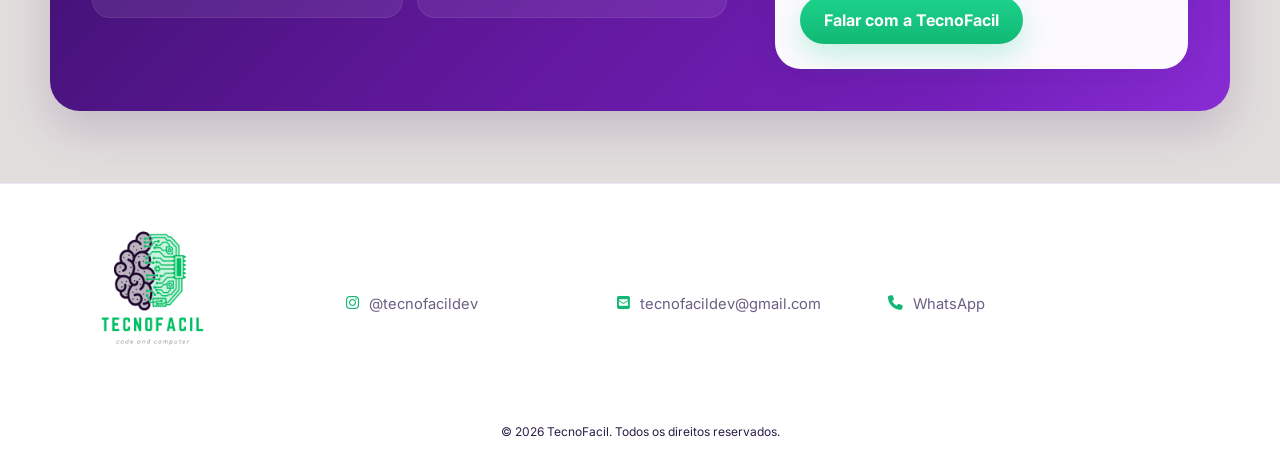
==== commit f691768e: "Atualização Quase finalizando o site da tecnofacil, falta alguns pequenos detalhes" ====
--- a/index.html
+++ b/index.html
@@ -1,376 +1,456 @@
-<!DOCTYPE html>
+<!doctype html>
 <html lang="pt-BR">
-
-<head>
+  <head>
     <meta charset="UTF-8" />
     <meta name="viewport" content="width=device-width, initial-scale=1.0" />
     <title>TecnoFacil</title>
-    <meta name="description"
-        content="Soluções digitais, automação, manutenção e desenvolvimento web para facilitar o seu mundo digital." />
-
-    <link rel="preconnect" href="https://fonts.googleapis.com">
-    <link rel="preconnect" href="https://fonts.gstatic.com" crossorigin>
-    <link href="https://fonts.googleapis.com/css2?family=Inter:wght@400;500;600;700;800&display=swap" rel="stylesheet">
-    <link rel="stylesheet" href="https://cdnjs.cloudflare.com/ajax/libs/font-awesome/6.5.2/css/all.min.css">
+    <meta
+      name="description"
+      content="Soluções digitais, automação, manutenção e desenvolvimento web para facilitar o seu mundo digital."
+    />
+
+    <link rel="preconnect" href="https://fonts.googleapis.com" />
+    <link rel="preconnect" href="https://fonts.gstatic.com" crossorigin />
+    <link
+      href="https://fonts.googleapis.com/css2?family=Inter:wght@400;500;600;700;800&display=swap"
+      rel="stylesheet"
+    />
+    <link
+      rel="stylesheet"
+      href="https://cdnjs.cloudflare.com/ajax/libs/font-awesome/6.5.2/css/all.min.css"
+    />
     <link rel="stylesheet" href="styles.css" />
-    <link rel="shortcut icon" href="favicon-16x16.png" type="image/x-icon">
-</head>
-
-<body>
+    <link rel="shortcut icon" href="favicon-16x16.png" type="image/x-icon" />
+  </head>
+
+  <body>
     <header class="header">
-        <div class="container nav-wrapper">
-            <a href="#inicio" class="logo" aria-label="TecnoFacil início">
-                <img src="img/LOGO-cerebro-roxo.png" alt="Logo TecnoFacil">
-            </a>
-
-            <button class="menu-toggle" id="menuToggle" aria-label="Abrir menu" aria-expanded="false"
-                aria-controls="navMenu">
-                <span></span>
-                <span></span>
-                <span></span>
-            </button>
-
-            <nav class="nav-menu" id="navMenu">
-                <a href="#inicio" class="nav-link active">Início</a>
-                <a href="#servicos" class="nav-link">Serviços</a>
-                <a href="#portfolio" class="nav-link">Portfólio</a>
-                <a href="#sobre" class="nav-link">Sobre Nós</a>
-                <!-- <a href="#contato" class="nav-link">Contato</a> -->
-            </nav>
-        </div>
+      <div class="container nav-wrapper">
+        <a href="#inicio" class="logo" aria-label="TecnoFacil início">
+          <img src="img/LOGO-cerebro-roxo.png" alt="Logo TecnoFacil" />
+        </a>
+
+        <button
+          class="menu-toggle"
+          id="menuToggle"
+          aria-label="Abrir menu"
+          aria-expanded="false"
+          aria-controls="navMenu"
+        >
+          <span></span>
+          <span></span>
+          <span></span>
+        </button>
+
+        <nav class="nav-menu" id="navMenu">
+          <a href="#inicio" class="nav-link active">Início</a>
+          <a href="#servicos" class="nav-link">Serviços</a>
+          <a href="#portfolio" class="nav-link">Portfólio</a>
+          <a href="#sobre" class="nav-link">Sobre Nós</a>
+          <!-- <a href="#contato" class="nav-link">Contato</a> -->
+        </nav>
+      </div>
     </header>
 
     <main>
-        <section class="hero" id="inicio">
-            <div class="hero-slider" id="heroSlider">
-                <button id="prevSlide" aria-label="Slide anterior">
-                    <!-- <i class="fa-solid fa-chevron-left"></i> -->
-                </button>
-
-                <div class="slides">
-                    <article class="hero-slide active">
-                        <div class="hero-bg" style="background-image: url('img/imagem3.png');"></div>
-                        <div class="hero-overlay"></div>
-                        <div class="container hero-content">
-                            <div class="hero-text">
-                                <h1>TECNOFACIL FACILITANDO<br>SEU MUNDO DIGITAL</h1>
-                                <p>
-                                    Somos especialistas em desenvolvimento, automação e soluções tecnológicas
-                                    que facilitam sua vida digital.
-                                </p>
-                                <a href="https://wa.me/5562982403261?text=Olá%20queria%20saber%20mais%20sobre%20os%20serviços%20da%20TecnoFacil"
-                                    class="btn btn-green" target="_blank">Entre em Contato</a>
-                            </div>
-                        </div>
-                    </article>
-
-                    <article class="hero-slide">
-                        <div class="hero-bg" style="background-image: url('img/imagem1.png');"></div>
-                        <div class="hero-overlay"></div>
-                        <div class="container hero-content">
-                            <div class="hero-text">
-                                <h2 class="hero-title-alt">AUTOMAÇÃO PERFORMANCE<br>E RESULTADOS</h2>
-                                <p>
-                                    Criamos soluções sob medida para empresas que querem mais agilidade,
-                                    produtividade e presença digital profissional.
-                                </p>
-                                <a href="#servicos" class="btn btn-green">Ver Serviços</a>
-                            </div>
-                        </div>
-                    </article>
-
-                    <article class="hero-slide">
-                        <div class="hero-bg" style="background-image: url('img/imagem2.png');"></div>
-                        <div class="hero-overlay"></div>
-                        <div class="container hero-content">
-                            <div class="hero-text">
-                                <h2 class="hero-title-alt">TECNOLOGIA COM VISUAL<br>MODERNO E ESTRATÉGICO</h2>
-                                <p>
-                                    Websites, manutenção, automações e soluções de TI com foco em estética,
-                                    funcionalidade e crescimento.
-                                </p>
-                                <a href="#portfolio" class="btn btn-green">Conheça os Projetos</a>
-                            </div>
-                        </div>
-                    </article>
-                </div>
-
-                <button id="nextSlide" aria-label="Próximo slide">
-                    <!-- <i class="fa-solid fa-chevron-right"></i> -->
-                </button>
-
-                <div class="slider-dots" id="sliderDots">
-                    <button class="dot active" aria-label="Ir para slide 1"></button>
-                    <button class="dot" aria-label="Ir para slide 2"></button>
-                    <button class="dot" aria-label="Ir para slide 3"></button>
-                </div>
+      <section class="hero" id="inicio">
+        <div class="hero-slider" id="heroSlider">
+          <button id="prevSlide" aria-label="Slide anterior">
+            <!-- <i class="fa-solid fa-chevron-left"></i> -->
+          </button>
+
+          <div class="slides">
+            <article class="hero-slide active">
+              <div
+                class="hero-bg"
+                style="background-image: url(&quot;img/imagem3.png&quot;)"
+              ></div>
+              <div class="hero-overlay"></div>
+              <div class="container hero-content">
+                <div class="hero-text">
+                  <h1>TECNOFACIL FACILITANDO<br />SEU MUNDO DIGITAL</h1>
+                  <p>
+                    Somos especialistas em desenvolvimento, automação e soluções
+                    tecnológicas que facilitam sua vida digital.
+                  </p>
+                  <a
+                    href="https://wa.me/5562982403261?text=Olá%20queria%20saber%20mais%20sobre%20os%20serviços%20da%20TecnoFacil"
+                    class="btn btn-green"
+                    target="_blank"
+                    >Entre em Contato</a
+                  >
+                </div>
+              </div>
+            </article>
+
+            <article class="hero-slide">
+              <div
+                class="hero-bg"
+                style="background-image: url(&quot;img/imagem1.png&quot;)"
+              ></div>
+              <div class="hero-overlay"></div>
+              <div class="container hero-content">
+                <div class="hero-text">
+                  <h2 class="hero-title-alt">
+                    AUTOMAÇÃO PERFORMANCE<br />E RESULTADOS
+                  </h2>
+                  <p>
+                    Criamos soluções sob medida para empresas que querem mais
+                    agilidade, produtividade e presença digital profissional.
+                  </p>
+                  <a href="#servicos" class="btn btn-green">Ver Serviços</a>
+                </div>
+              </div>
+            </article>
+
+            <article class="hero-slide">
+              <div
+                class="hero-bg"
+                style="background-image: url(&quot;img/imagem2.png&quot;)"
+              ></div>
+              <div class="hero-overlay"></div>
+              <div class="container hero-content">
+                <div class="hero-text">
+                  <h2 class="hero-title-alt">
+                    TECNOLOGIA COM VISUAL<br />MODERNO E ESTRATÉGICO
+                  </h2>
+                  <p>
+                    Websites, manutenção, automações e soluções de TI com foco
+                    em estética, funcionalidade e crescimento.
+                  </p>
+                  <a href="#portfolio" class="btn btn-green"
+                    >Conheça os Projetos</a
+                  >
+                </div>
+              </div>
+            </article>
+          </div>
+
+          <button id="nextSlide" aria-label="Próximo slide">
+            <!-- <i class="fa-solid fa-chevron-right"></i> -->
+          </button>
+
+          <div class="slider-dots" id="sliderDots">
+            <button class="dot active" aria-label="Ir para slide 1"></button>
+            <button class="dot" aria-label="Ir para slide 2"></button>
+            <button class="dot" aria-label="Ir para slide 3"></button>
+          </div>
+        </div>
+      </section>
+
+      <section class="section services" id="servicos">
+        <div class="container">
+          <h2 class="section-title">O QUE FAZEMOS</h2>
+
+          <div class="services-grid">
+            <article class="service-card">
+              <div class="service-icon">
+                <i class="fa-solid fa-desktop"></i>
+              </div>
+              <div class="service-content">
+                <h3>Desenvolvimento de Sites</h3>
+                <p>
+                  Sites responsivos, modernos e estratégicos para destacar sua
+                  marca e converter mais.
+                </p>
+                <a href="website.html" class="btn btn-purple btn-small"
+                  >Saiba Mais</a
+                >
+              </div>
+            </article>
+
+            <article class="service-card">
+              <div class="service-icon">
+                <i class="fa-solid fa-gears"></i>
+              </div>
+              <div class="service-content">
+                <h3>Design Grafico</h3>
+                <p>
+                  Criação de materiais gráficos para destacar sua empresa,
+                  transmitir profissionalismo e gerar mais resultados.
+                </p>
+                <a href="designGrafico.html" class="btn btn-purple btn-small"
+                  >Saiba Mais</a
+                >
+              </div>
+            </article>
+
+            <article class="service-card">
+              <div class="service-icon">
+                <i class="fa-solid fa-screwdriver-wrench"></i>
+              </div>
+              <div class="service-content">
+                <h3>Marketing Digital</h3>
+                <p>
+                  Venha fazer sua empresa crescer de verdade, alcançando outro
+                  nivel do marketing digital.
+                </p>
+                <a href="marketing.html" class="btn btn-purple btn-small"
+                  >Saiba Mais</a
+                >
+              </div>
+            </article>
+
+            <article class="service-card">
+              <div class="service-icon">
+                <i class="fa-solid fa-microchip"></i>
+              </div>
+              <div class="service-content">
+                <h3>Formatação de Computadores</h3>
+                <p>
+                  Formatação de computadores para melhorar desempenho, eliminar
+                  erros e deixar sua máquina como nova.
+                </p>
+                <a href="formatação.html" class="btn btn-purple btn-small"
+                  >Saiba Mais</a
+                >
+              </div>
+            </article>
+          </div>
+        </div>
+      </section>
+
+      <section class="section testimonials">
+        <div class="container">
+          <h2 class="section-title">O QUE NOSSOS CLIENTES DIZEM</h2>
+
+          <div class="testimonials-grid">
+            <article class="testimonial-card">
+              <div class="testimonial-top">
+                <img src="img/FOTO DA WANESSA.jpeg" alt="Lucas Fernandes" />
+                <div>
+                  <h3>Wanessa Candido - Lumen Consultoria</h3>
+                  <div class="stars">★★★★★</div>
+                </div>
+              </div>
+              <p>
+                Como empresa nova, eu tinha muitos desafios, inseguranças e
+                expectativas… e ter alguém comprometido ao meu lado fez toda
+                diferença nesse processo.
+              </p>
+              <a href="#contato" class="btn btn-purple btn-small">Saiba Mais</a>
+            </article>
+
+            <article class="testimonial-card">
+              <div class="testimonial-top">
+                <img src="img/Logo-Aqui-Tem.png" alt="Ana Silva" />
+                <div>
+                  <h3>Edilson Machado - Supermercado Aqui Tem</h3>
+                  <div class="stars">★★★★★</div>
+                </div>
+              </div>
+              <p>
+                O João é um profissional muito dedicado, atencioso e competente.
+                Ele desenvolveu algumas artes para o nosso supermercado e o
+                resultado foi excelente.
+              </p>
+              <a href="#contato" class="btn btn-purple btn-small">Saiba Mais</a>
+            </article>
+
+            <article class="testimonial-card">
+              <div class="testimonial-top">
+                <img src="img-service/foto-dermaxx.png" alt="Carlos Oliveira" />
+                <div>
+                  <h3>Gustavo Candido - Dermaxx</h3>
+                  <div class="stars">★★★★★</div>
+                </div>
+              </div>
+              <p>
+                O João desenvolveu uma sequência de materiais para a Dermaxx e o
+                resultado foi muito bom. A comunicação sempre foi fácil, o
+                processo foi tranquilo e as entregas vieram organizadas. Gostei
+                bastante da parceria e do cuidado com o projeto.
+              </p>
+              <a href="#contato" class="btn btn-purple btn-small">Saiba Mais</a>
+            </article>
+          </div>
+        </div>
+      </section>
+
+      <section class="section projects" id="portfolio">
+        <div class="container">
+          <h2 class="section-title">CONHEÇA NOSSOS PROJETOS</h2>
+
+          <div class="projects-grid">
+            <article class="project-card">
+              <div class="project-image">
+                <img src="img/Marketing-Digital.png" alt="Projeto GreenFin" />
+              </div>
+              <div class="project-content">
+                <h3>Marketing Digital</h3>
+                <p>
+                  Algumas das contas que a TecnoFacil tomou conta do Marketing,
+                  e que tiveram mais que números, tiveram sua propria identdida
+                  digital.
+                </p>
+                <a
+                  href="Serviços/serviçoMarketing.html"
+                  class="btn btn-purple btn-small"
+                  >Saiba Mais</a
+                >
+              </div>
+            </article>
+
+            <article class="project-card">
+              <div class="project-image">
+                <img
+                  src="img/Desenvolvimento-de-site.png"
+                  alt="Projeto E-Shop Plus"
+                />
+              </div>
+              <div class="project-content">
+                <h3>Sites</h3>
+                <p>
+                  Alguns sites que desenvolvemos para alguns dos nossos cliente.
+                </p>
+                <a
+                  href="Serviços/serviçosSite.html"
+                  class="btn btn-purple btn-small"
+                  >Saiba Mais</a
+                >
+              </div>
+            </article>
+
+            <article class="project-card">
+              <div class="project-image">
+                <img src="img/Design-Grafico.png" alt="Projeto TechBlog" />
+              </div>
+              <div class="project-content">
+                <h3>Design Grafico</h3>
+                <p>
+                  Algumas artes desenvolvidas para nossos clientes alcançarem a
+                  melhor performace do mercado.
+                </p>
+                <a
+                  href="Serviços/serviçoDesignGrafico.html"
+                  class="btn btn-purple btn-small"
+                  >Saiba Mais</a
+                >
+              </div>
+            </article>
+          </div>
+        </div>
+      </section>
+
+      <section class="about-me section" id="sobre">
+        <div class="container">
+          <div class="about-shell">
+            <div class="about-copy">
+              <span class="about-eyebrow">SOBRE A TECNOFACIL</span>
+              <h2>TecnoFacil.</h2>
+              <p>
+                A TecnoFacil nasceu para aproximar empresas do digital com
+                estratégia, organização e presença profissional. Nosso foco é
+                criar experiências que funcionam no dia a dia e também valorizam
+                a imagem da sua marca.
+              </p>
+              <p>
+                Unimos desenvolvimento web, design, marketing e suporte técnico
+                para entregar soluções completas, pensadas para gerar agilidade,
+                confiança e crescimento.
+              </p>
+
+              <div class="about-highlights">
+                <article class="about-highlight">
+                  <i class="fa-solid fa-bolt"></i>
+                  <div>
+                    <h3>Execução ágil</h3>
+                    <p>
+                      Projetos organizados com clareza, acompanhamento próximo e
+                      foco em resultado.
+                    </p>
+                  </div>
+                </article>
+
+                <article class="about-highlight">
+                  <i class="fa-solid fa-layer-group"></i>
+                  <div>
+                    <h3>Solução completa</h3>
+                    <p>
+                      Do visual à performance, criamos estruturas digitais que
+                      fazem sentido.
+                    </p>
+                  </div>
+                </article>
+              </div>
             </div>
-        </section>
-
-        <section class="section services" id="servicos">
-            <div class="container">
-                <h2 class="section-title">O QUE FAZEMOS</h2>
-
-                <div class="services-grid">
-                    <article class="service-card">
-                        <div class="service-icon">
-                            <i class="fa-solid fa-desktop"></i>
-                        </div>
-                        <div class="service-content">
-                            <h3>Desenvolvimento de Sites</h3>
-                            <p>
-                                Sites responsivos, modernos e estratégicos para destacar sua marca e converter mais.
-                            </p>
-                            <a href="website.html" class="btn btn-purple btn-small">Saiba Mais</a>
-                        </div>
-                    </article>
-
-                    <article class="service-card">
-                        <div class="service-icon">
-                            <i class="fa-solid fa-gears"></i>
-                        </div>
-                        <div class="service-content">
-                            <h3>Design Grafico</h3>
-                            <p>
-                                Criação de materiais gráficos para destacar sua empresa, transmitir profissionalismo e
-                                gerar mais resultados.
-                            </p>
-                            <a href="designGrafico.html" class="btn btn-purple btn-small">Saiba Mais</a>
-                        </div>
-                    </article>
-
-                    <article class="service-card">
-                        <div class="service-icon">
-                            <i class="fa-solid fa-screwdriver-wrench"></i>
-                        </div>
-                        <div class="service-content">
-                            <h3>Marketing Digital</h3>
-                            <p>
-                                Venha fazer sua empresa crescer de verdade, alcançando outro nivel do marketing digital.
-                            </p>
-                            <a href="marketing.html" class="btn btn-purple btn-small">Saiba Mais</a>
-                        </div>
-                    </article>
-
-                    <article class="service-card">
-                        <div class="service-icon">
-                            <i class="fa-solid fa-microchip"></i>
-                        </div>
-                        <div class="service-content">
-                            <h3>Formatação de Computadores</h3>
-                            <p>
-                                Formatação de computadores para melhorar desempenho, eliminar erros e deixar sua máquina
-                                como nova.
-                            </p>
-                            <a href="formatação.html" class="btn btn-purple btn-small">Saiba Mais</a>
-                        </div>
-                    </article>
-                </div>
-            </div>
-        </section>
-
-        <section class="section testimonials">
-            <div class="container">
-                <h2 class="section-title">O QUE NOSSOS CLIENTES DIZEM</h2>
-
-                <div class="testimonials-grid">
-                    <article class="testimonial-card">
-                        <div class="testimonial-top">
-                            <img src="img/FOTO DA WANESSA.jpeg" alt="Lucas Fernandes">
-                            <div>
-                                <h3>Wanessa Candido - Lumen Consultoria</h3>
-                                <div class="stars">★★★★★</div>
-                            </div>
-                        </div>
-                        <p>
-                            Como empresa nova, eu tinha muitos desafios, inseguranças e expectativas… e ter alguém comprometido ao meu lado fez toda diferença nesse processo.
-
-                        </p>
-                        <a href="#contato" class="btn btn-purple btn-small">Saiba Mais</a>
-                    </article>
-
-                    <article class="testimonial-card">
-                        <div class="testimonial-top">
-                            <img src="img/Logo-Aqui-Tem.png" alt="Ana Silva">
-                            <div>
-                                <h3>Edilson Machado - Supermercado Aqui Tem</h3>
-                                <div class="stars">★★★★★</div>
-                            </div>
-                        </div>
-                        <p>
-                            <!-- Serviço muito bem feito, suporte rápido e ótima experiência. A TecnoFacil conseguiu
-                            organizar tudo com muita qualidade. -->
-                        </p>
-                        <a href="#contato" class="btn btn-purple btn-small">Saiba Mais</a>
-                    </article>
-
-                    <article class="testimonial-card">
-                        <div class="testimonial-top">
-                            <img src="img-service/foto-dermaxx.png" alt="Carlos Oliveira">
-                            <div>
-                                <h3>Gustavo Candido - Dermaxx</h3>
-                                <div class="stars">★★★★★</div>
-                            </div>
-                        </div>
-                        <p>
-                            <!-- Profissionalismo, bom gosto e execução técnica. Ficou nítido o cuidado com os detalhes
-                            e com a apresentação final. -->
-                        </p>
-                        <a href="#contato" class="btn btn-purple btn-small">Saiba Mais</a>
-                    </article>
-                </div>
-            </div>
-        </section>
-
-        <section class="section projects" id="portfolio">
-            <div class="container">
-                <h2 class="section-title">CONHEÇA NOSSOS PROJETOS</h2>
-
-                <div class="projects-grid">
-                    <article class="project-card">
-                        <div class="project-image">
-                            <img src="img/Marketing-Digital.png" alt="Projeto GreenFin">
-                        </div>
-                        <div class="project-content">
-                            <h3>Marketing Digital</h3>
-                            <p>
-                                Algumas das contas que a TecnoFacil tomou conta do Marketing, e que tiveram mais que
-                                números, tiveram sua propria identdida digital.
-                            </p>
-                            <a href="Serviços/serviçoMarketing.html" class="btn btn-purple btn-small">Saiba Mais</a>
-                        </div>
-                    </article>
-
-                    <article class="project-card">
-                        <div class="project-image">
-                            <img src="img/Desenvolvimento-de-site.png" alt="Projeto E-Shop Plus">
-                        </div>
-                        <div class="project-content">
-                            <h3>Sites</h3>
-                            <p>
-                                Alguns sites que desenvolvemos para alguns dos nossos cliente.
-                            </p>
-                            <a href="Serviços/serviçosSite.html" class="btn btn-purple btn-small">Saiba Mais</a>
-                        </div>
-                    </article>
-
-                    <article class="project-card">
-                        <div class="project-image">
-                            <img src="img/Design-Grafico.png" alt="Projeto TechBlog">
-                        </div>
-                        <div class="project-content">
-                            <h3>Design Grafico</h3>
-                            <p>
-                                Algumas artes desenvolvidas para nossos clientes alcançarem a melhor performace do
-                                mercado.
-                            </p>
-                            <a href="Serviços/serviçoDesignGrafico.html" class="btn btn-purple btn-small">Saiba Mais</a>
-                        </div>
-                    </article>
-                </div>
-            </div>
-        </section>
-
-        <section class="about-me section" id="sobre">
-            <div class="container">
-                <div class="about-shell">
-                    <div class="about-copy">
-                        <span class="about-eyebrow">SOBRE A TECNOFACIL</span>
-                        <h2>TecnoFacil.</h2>
-                        <p>
-                            A TecnoFacil nasceu para aproximar empresas do digital com estratégia, organização e
-                            presença profissional. Nosso foco é criar experiências que funcionam no dia a dia e também
-                            valorizam a imagem da sua marca.
-                        </p>
-                        <p>
-                            Unimos desenvolvimento web, design, marketing e suporte técnico para entregar soluções
-                            completas, pensadas para gerar agilidade, confiança e crescimento.
-                        </p>
-
-                        <div class="about-highlights">
-                            <article class="about-highlight">
-                                <i class="fa-solid fa-bolt"></i>
-                                <div>
-                                    <h3>Execução ágil</h3>
-                                    <p>Projetos organizados com clareza, acompanhamento próximo e foco em resultado.</p>
-                                </div>
-                            </article>
-
-                            <article class="about-highlight">
-                                <i class="fa-solid fa-layer-group"></i>
-                                <div>
-                                    <h3>Solução completa</h3>
-                                    <p>Do visual à performance, criamos estruturas digitais que fazem sentido.</p>
-                                </div>
-                            </article>
-                        </div>
-                    </div>
-
-                    <aside class="about-card" aria-label="Diferenciais da TecnoFacil">
-                        <div class="about-card-badge">Atendimento humano + visão estratégica</div>
-                        <h3>O que você encontra com a gente</h3>
-
-                        <ul class="about-list">
-                            <li>
-                                <i class="fa-solid fa-circle-check"></i>
-                                Sites modernos, responsivos e pensados para conversão.
-                            </li>
-                            <li>
-                                <i class="fa-solid fa-circle-check"></i>
-                                Design gráfico e identidade visual com presença profissional.
-                            </li>
-                            <li>
-                                <i class="fa-solid fa-circle-check"></i>
-                                Marketing digital com criatividade, constância e direcionamento.
-                            </li>
-                            <li>
-                                <i class="fa-solid fa-circle-check"></i>
-                                Suporte técnico para facilitar a rotina e evitar dores de cabeça.
-                            </li>
-                        </ul>
-
-                        <a href="https://wa.me/5562982403261?text=Olá%20eu%20vim%20pelo%20site%20e%20quero%20saber%20mais%20sobre%20os%20serviços%20da%20TecnoFacil"
-                            class="btn btn-green" target="_blank">Falar com a TecnoFacil</a>
-                    </aside>
-                </div>
-            </div>
-        </section>
-
+
+            <aside class="about-card" aria-label="Diferenciais da TecnoFacil">
+              <div class="about-card-badge">
+                Atendimento humano + visão estratégica
+              </div>
+              <h3>O que você encontra com a gente</h3>
+
+              <ul class="about-list">
+                <li>
+                  <i class="fa-solid fa-circle-check"></i>
+                  Sites modernos, responsivos e pensados para conversão.
+                </li>
+                <li>
+                  <i class="fa-solid fa-circle-check"></i>
+                  Design gráfico e identidade visual com presença profissional.
+                </li>
+                <li>
+                  <i class="fa-solid fa-circle-check"></i>
+                  Marketing digital com criatividade, constância e
+                  direcionamento.
+                </li>
+                <li>
+                  <i class="fa-solid fa-circle-check"></i>
+                  Suporte técnico para facilitar a rotina e evitar dores de
+                  cabeça.
+                </li>
+              </ul>
+
+              <a
+                href="https://wa.me/5562982403261?text=Olá%20eu%20vim%20pelo%20site%20e%20quero%20saber%20mais%20sobre%20os%20serviços%20da%20TecnoFacil"
+                class="btn btn-green"
+                target="_blank"
+                >Falar com a TecnoFacil</a
+              >
+            </aside>
+          </div>
+        </div>
+      </section>
     </main>
 
     <footer class="footer">
-        <div class="container footer-grid">
-            <div class="footer-brand">
-                <a href="https://www.instagram.com/tecnofacildev/?hl=pt-br"><img src="img/TECNOFACIL.png"
-                        alt="Logo TecnoFacil"></a>
-            </div>
-
-            <a href="https://www.instagram.com/tecnofacildev/?hl=pt-br" class="footer-item" target="_blank"
-                rel="noopener noreferrer">
-                <i class="fa-brands fa-instagram"></i>
-                @tecnofacildev
-            </a>
-
-            <a href="mailto:contato@tecnofacil.com" class="footer-item">
-                <i class="fa-solid fa-square-envelope"></i>
-                tecnofacildev@gmail.com
-            </a>
-
-            <a href="https://wa.me/5562982403261" class="footer-item">
-                <i class="fa-solid fa-phone"></i>
-                WhatsApp
-            </a>
-
-            <!-- <div class="footer-item">
+      <div class="container footer-grid">
+        <div class="footer-brand">
+          <a href="https://www.instagram.com/tecnofacildev/?hl=pt-br"
+            ><img src="img/TECNOFACIL.png" alt="Logo TecnoFacil"
+          /></a>
+        </div>
+
+        <a
+          href="https://www.instagram.com/tecnofacildev/?hl=pt-br"
+          class="footer-item"
+          target="_blank"
+          rel="noopener noreferrer"
+        >
+          <i class="fa-brands fa-instagram"></i>
+          @tecnofacildev
+        </a>
+
+        <a href="mailto:contato@tecnofacil.com" class="footer-item">
+          <i class="fa-solid fa-square-envelope"></i>
+          tecnofacildev@gmail.com
+        </a>
+
+        <a href="https://wa.me/5562982403261" class="footer-item">
+          <i class="fa-solid fa-phone"></i>
+          WhatsApp
+        </a>
+
+        <!-- <div class="footer-item">
                 <i class="fa-solid fa-location-dot"></i>
                 Caldas Novas, Goias
             </div> -->
-        </div>
-        <section class="direitos-da-tecnofacil">
-            <p>© 2026 TecnoFacil. Todos os direitos reservados.</p>
-        </section>
+      </div>
+      <section class="direitos-da-tecnofacil">
+        <p>© 2026 TecnoFacil. Todos os direitos reservados.</p>
+      </section>
     </footer>
     <script src="script.js" defer></script>
-</body>
-
-</html>+  </body>
+</html>
--- a/styles.css
+++ b/styles.css
@@ -867,9 +867,11 @@
   display: grid;
   grid-template-columns: 1fr;
   gap: 14px;
+  align-self: start;
 }
 
 .website-contact-card {
+  min-width: 0;
   display: flex;
   align-items: flex-start;
   gap: 16px;
@@ -882,6 +884,10 @@
   transition: 0.25s ease;
 }
 
+.website-contact-card > div {
+  min-width: 0;
+}
+
 .website-contact-card:hover {
   transform: translateY(-4px);
 }
@@ -914,6 +920,7 @@
 .website-contact-card span {
   color: var(--purple-700);
   font-weight: 700;
+  overflow-wrap: anywhere;
 }
 
 .design-hero .website-hero-media {
@@ -1045,6 +1052,13 @@
   font-weight: 700;
   letter-spacing: 0.04em;
   text-transform: uppercase;
+}
+
+
+.direitos-da-tecnofacil{
+  text-align: center;
+  padding-bottom: 15px;
+  font-size: 12px;
 }
 
 @media (max-width: 767px) {
@@ -1244,7 +1258,7 @@
   }
 
   .website-contact-cards {
-    grid-template-columns: repeat(2, 1fr);
+    grid-template-columns: repeat(2, minmax(0, 1fr));
   }
 
   .footer-grid {
@@ -1349,6 +1363,10 @@
     padding: 40px;
   }
 
+  .website-contact-cards {
+    grid-template-columns: 1fr;
+  }
+
   .footer-grid {
     grid-template-columns: 1.1fr 1fr 1fr 1.35fr;
     gap: 18px;
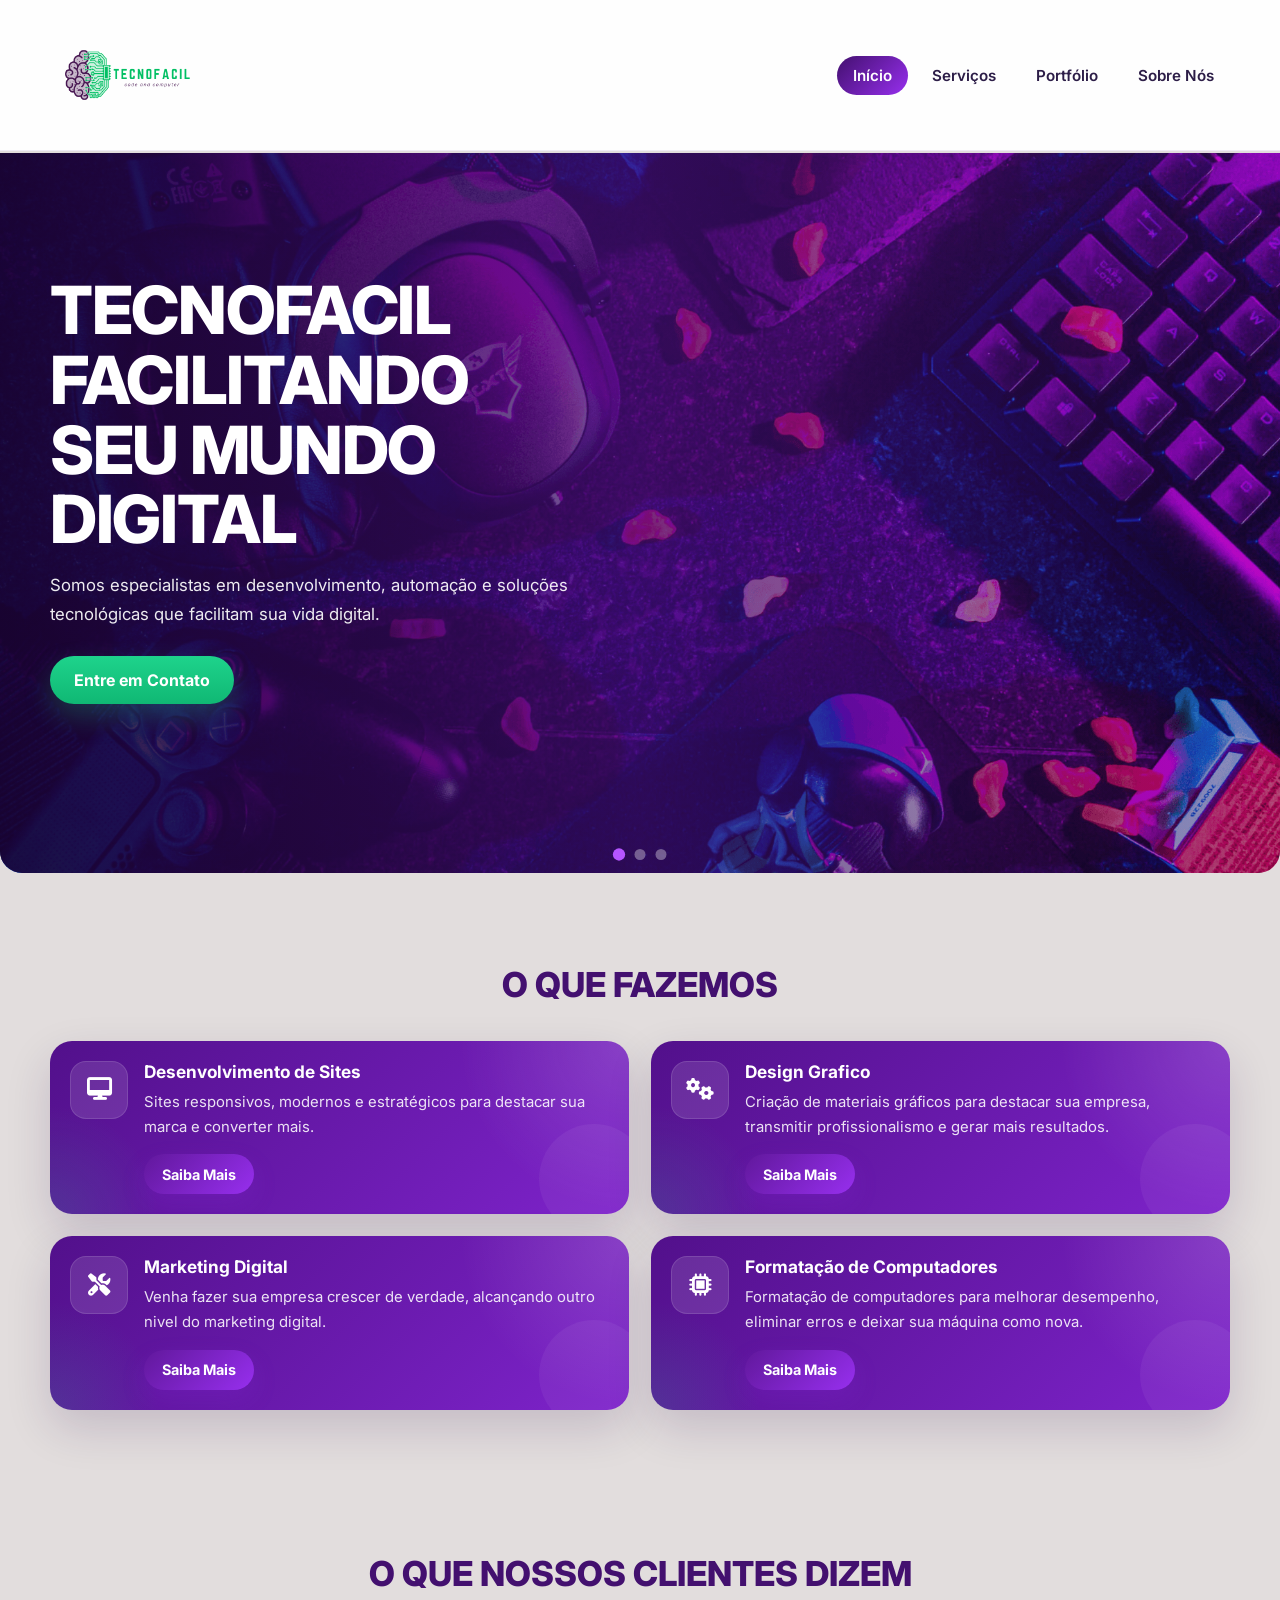
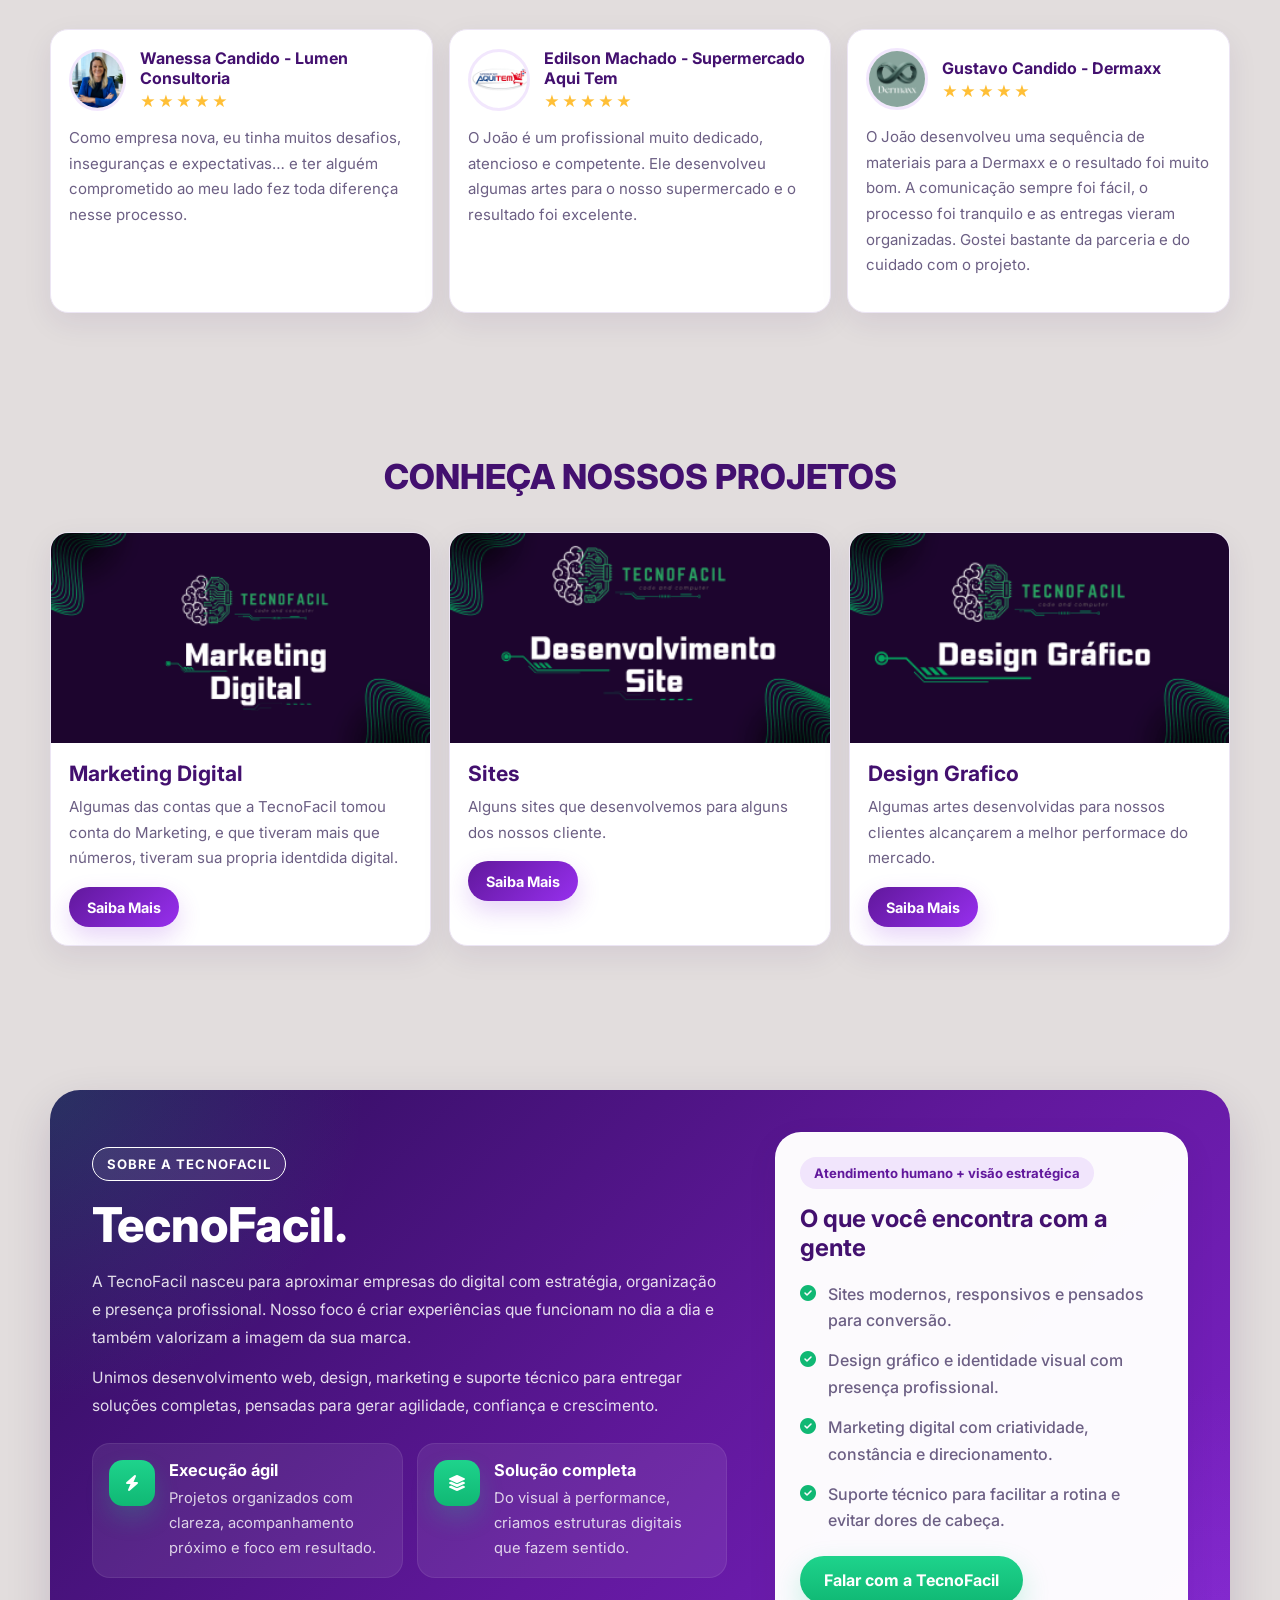
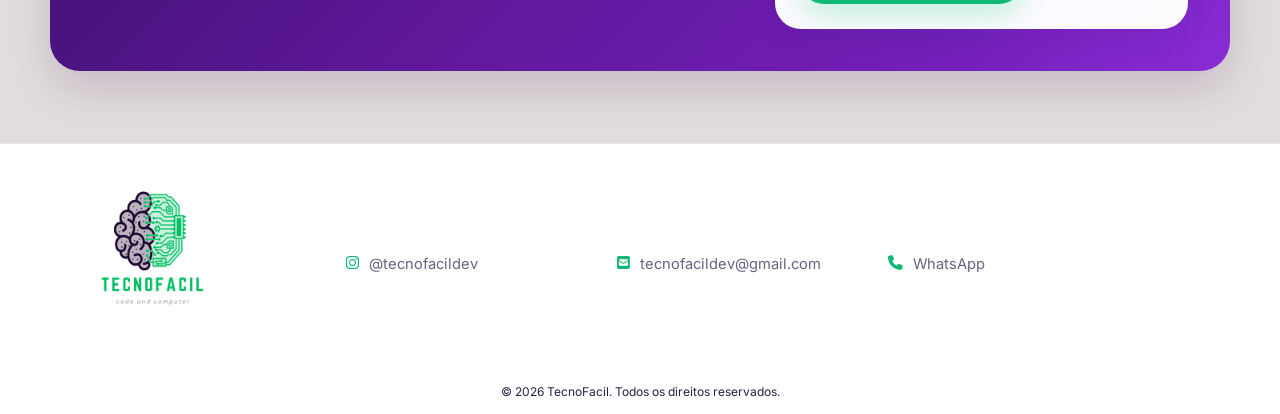
==== commit 6e51333b: "Algumas configurações Fiz algumas alterações de configurações, agora subir elas para vercel" ====
--- a/index.html
+++ b/index.html
@@ -228,7 +228,7 @@
                 expectativas… e ter alguém comprometido ao meu lado fez toda
                 diferença nesse processo.
               </p>
-              <a href="#contato" class="btn btn-purple btn-small">Saiba Mais</a>
+              <!-- <a href="#contato" class="btn btn-purple btn-small">Saiba Mais</a> -->
             </article>
 
             <article class="testimonial-card">
@@ -244,7 +244,7 @@
                 Ele desenvolveu algumas artes para o nosso supermercado e o
                 resultado foi excelente.
               </p>
-              <a href="#contato" class="btn btn-purple btn-small">Saiba Mais</a>
+              <!-- <a href="#contato" class="btn btn-purple btn-small">Saiba Mais</a> -->
             </article>
 
             <article class="testimonial-card">
@@ -261,7 +261,7 @@
                 processo foi tranquilo e as entregas vieram organizadas. Gostei
                 bastante da parceria e do cuidado com o projeto.
               </p>
-              <a href="#contato" class="btn btn-purple btn-small">Saiba Mais</a>
+              <!-- <a href="#contato" class="btn btn-purple btn-small">Saiba Mais</a> -->
             </article>
           </div>
         </div>
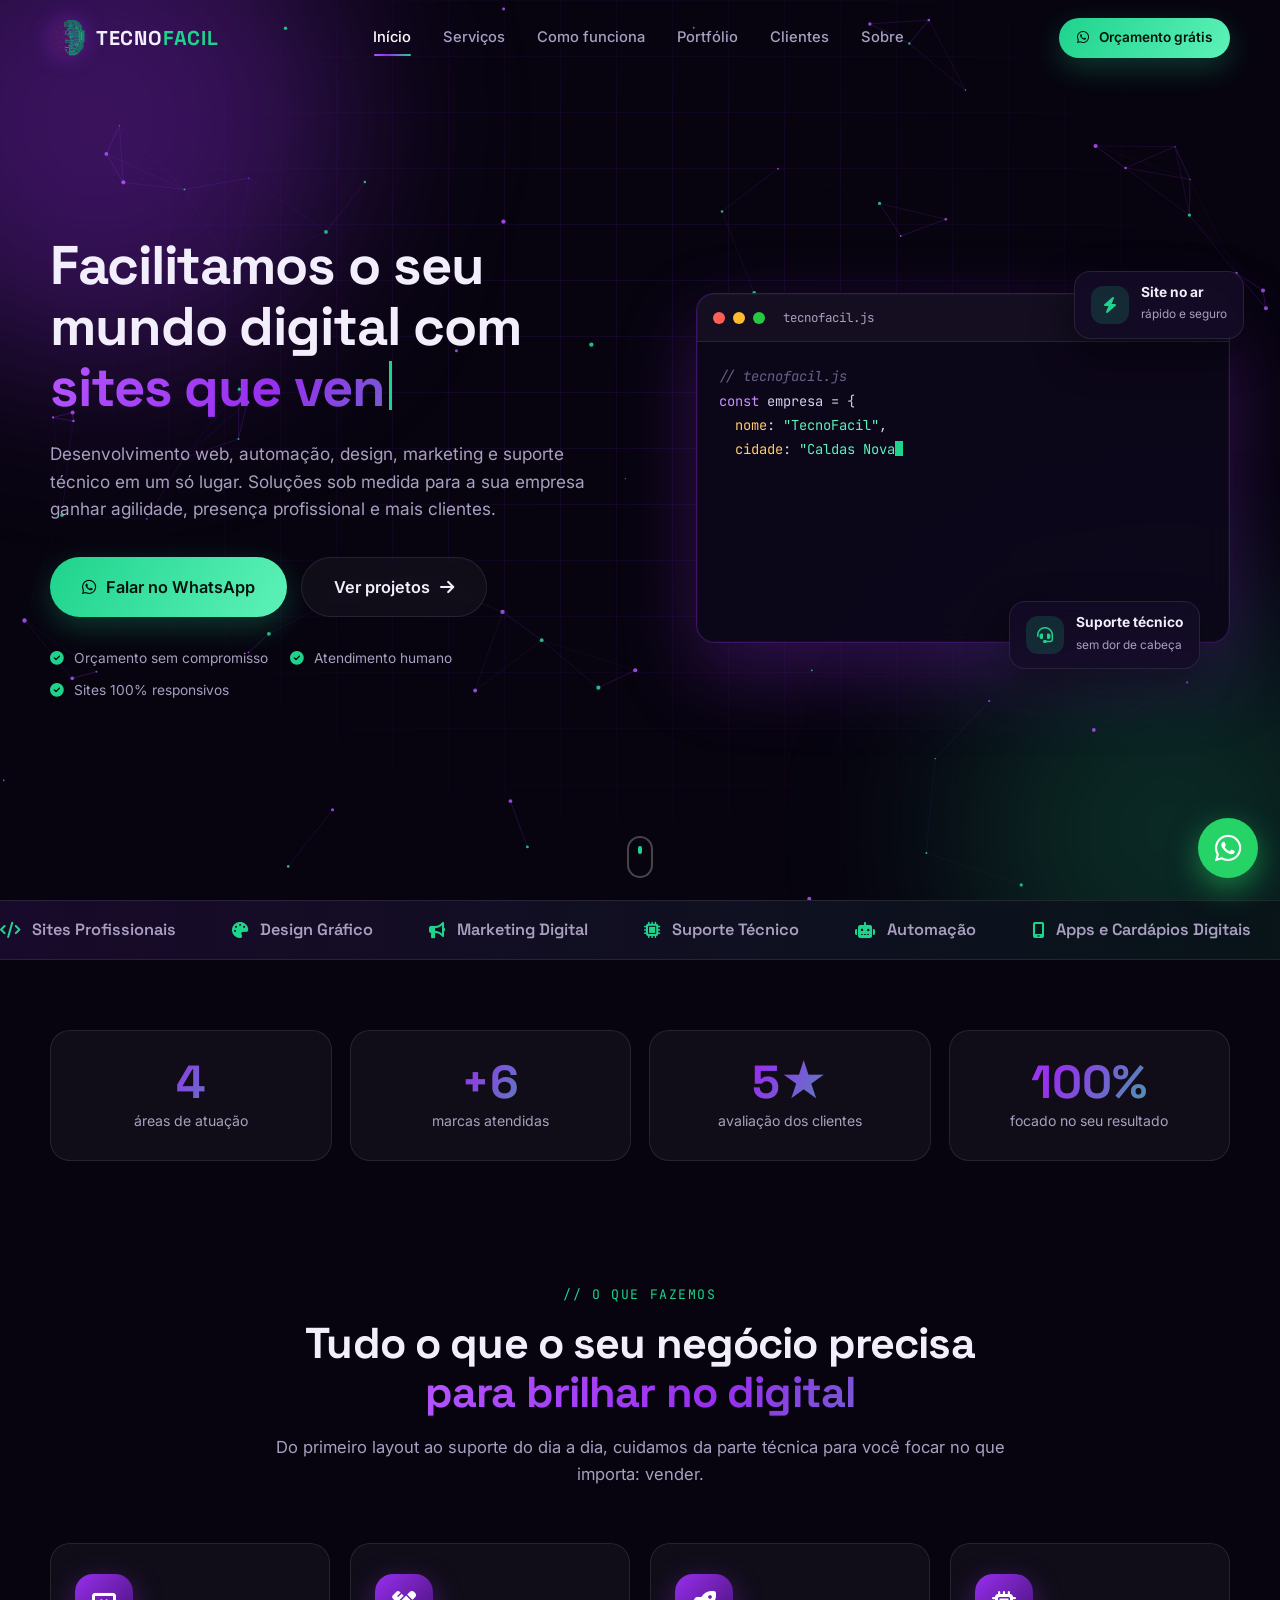
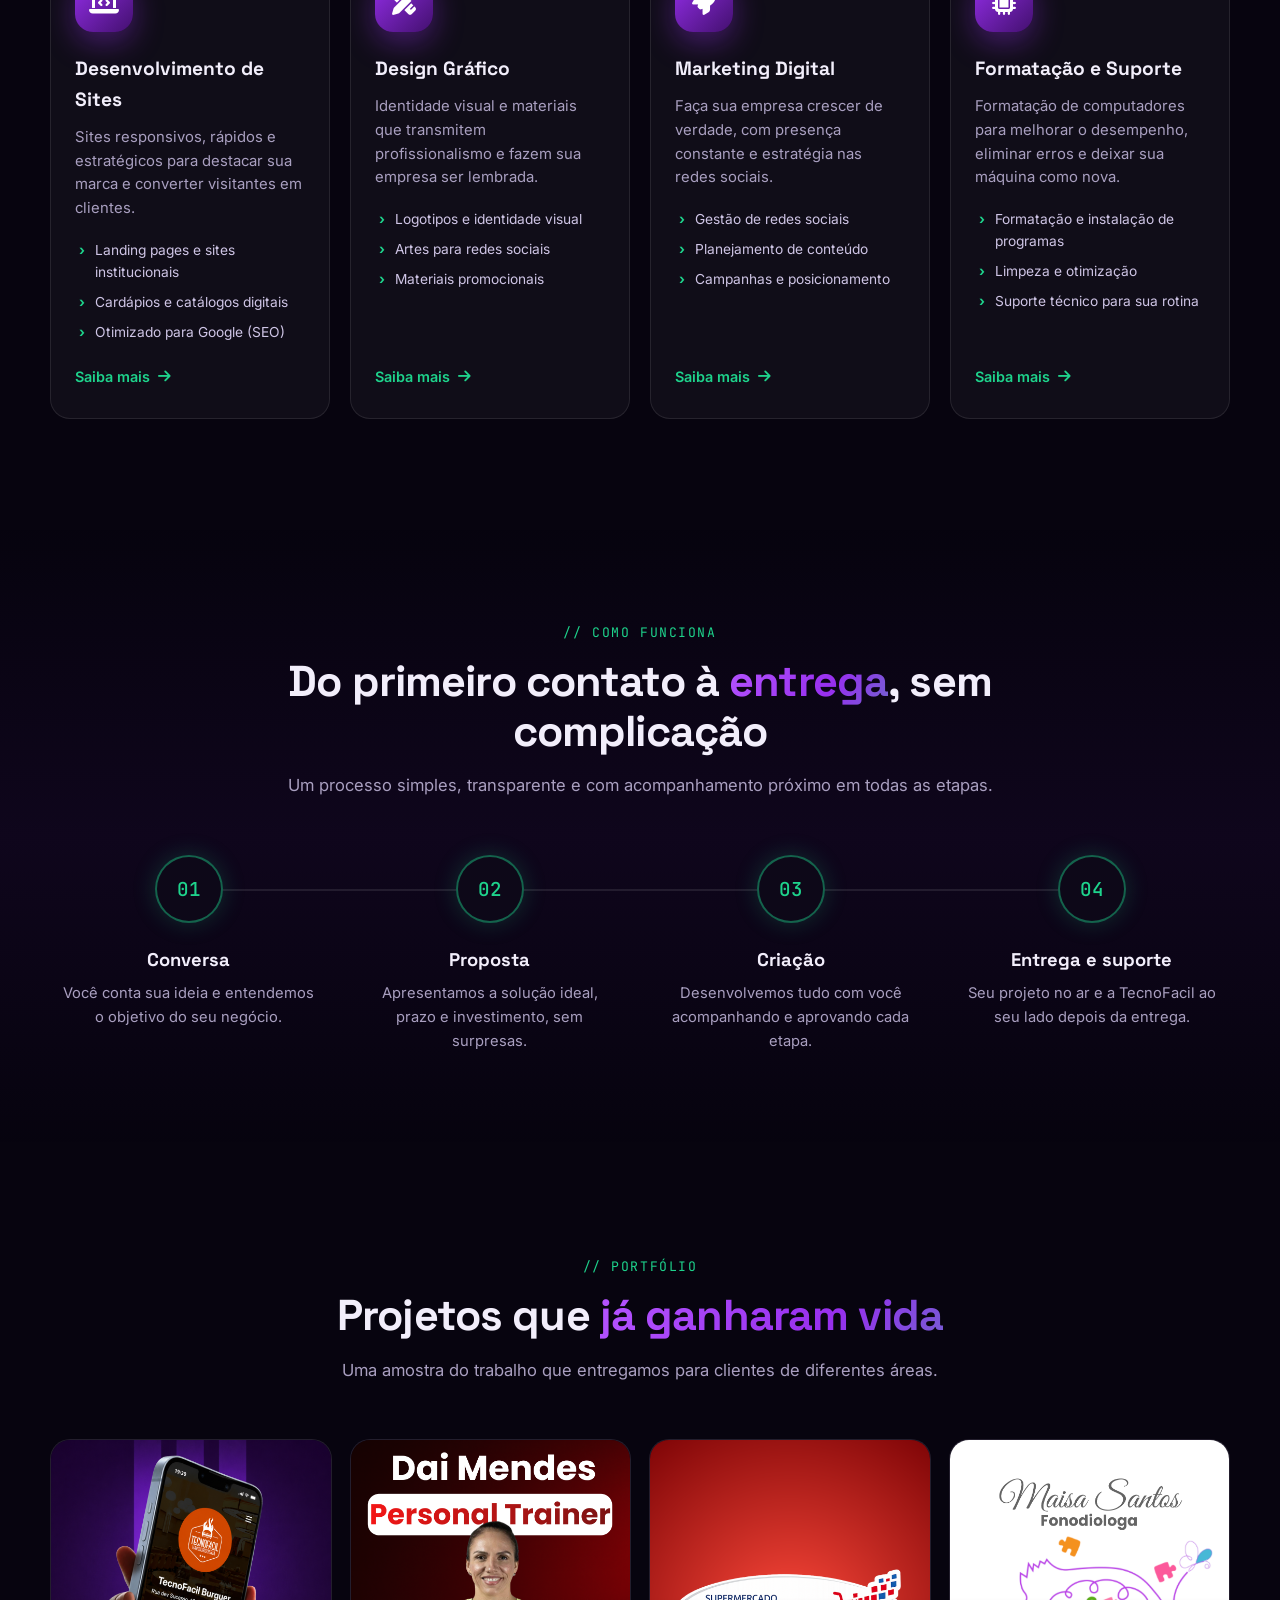
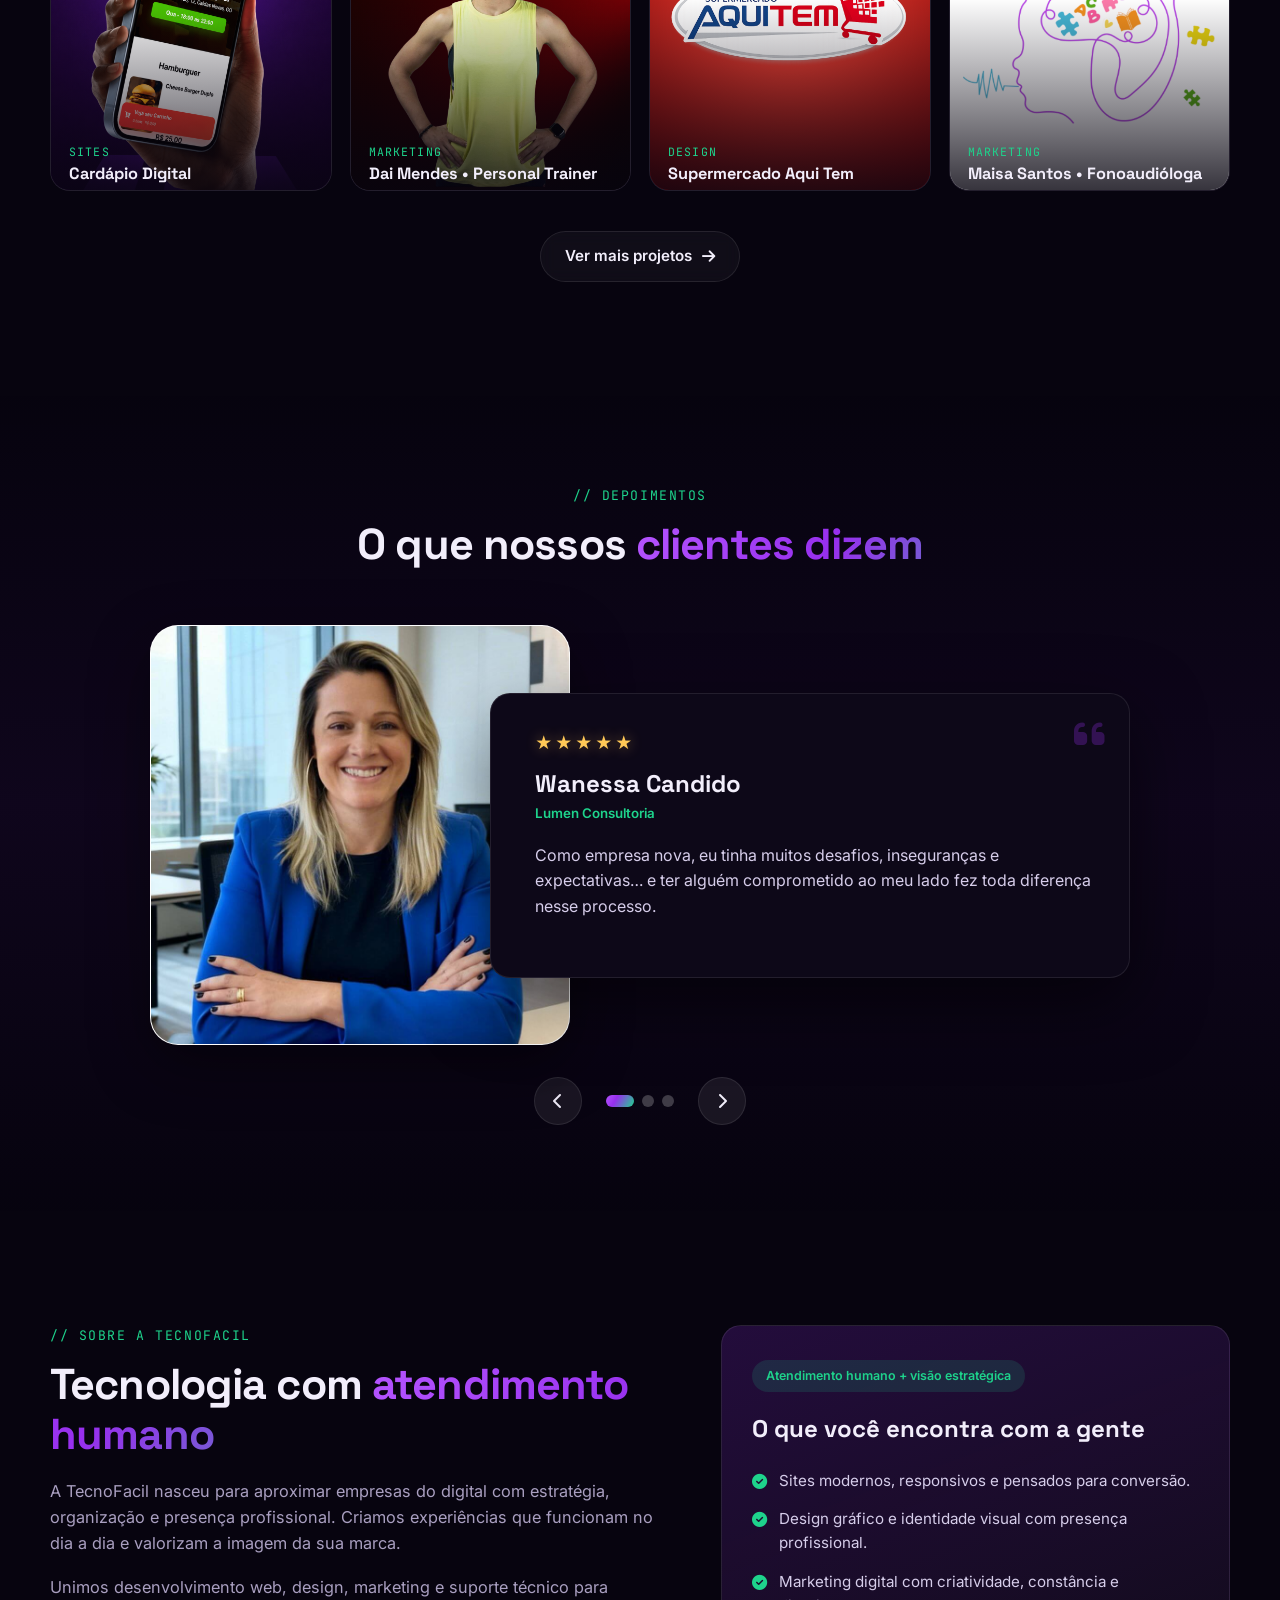
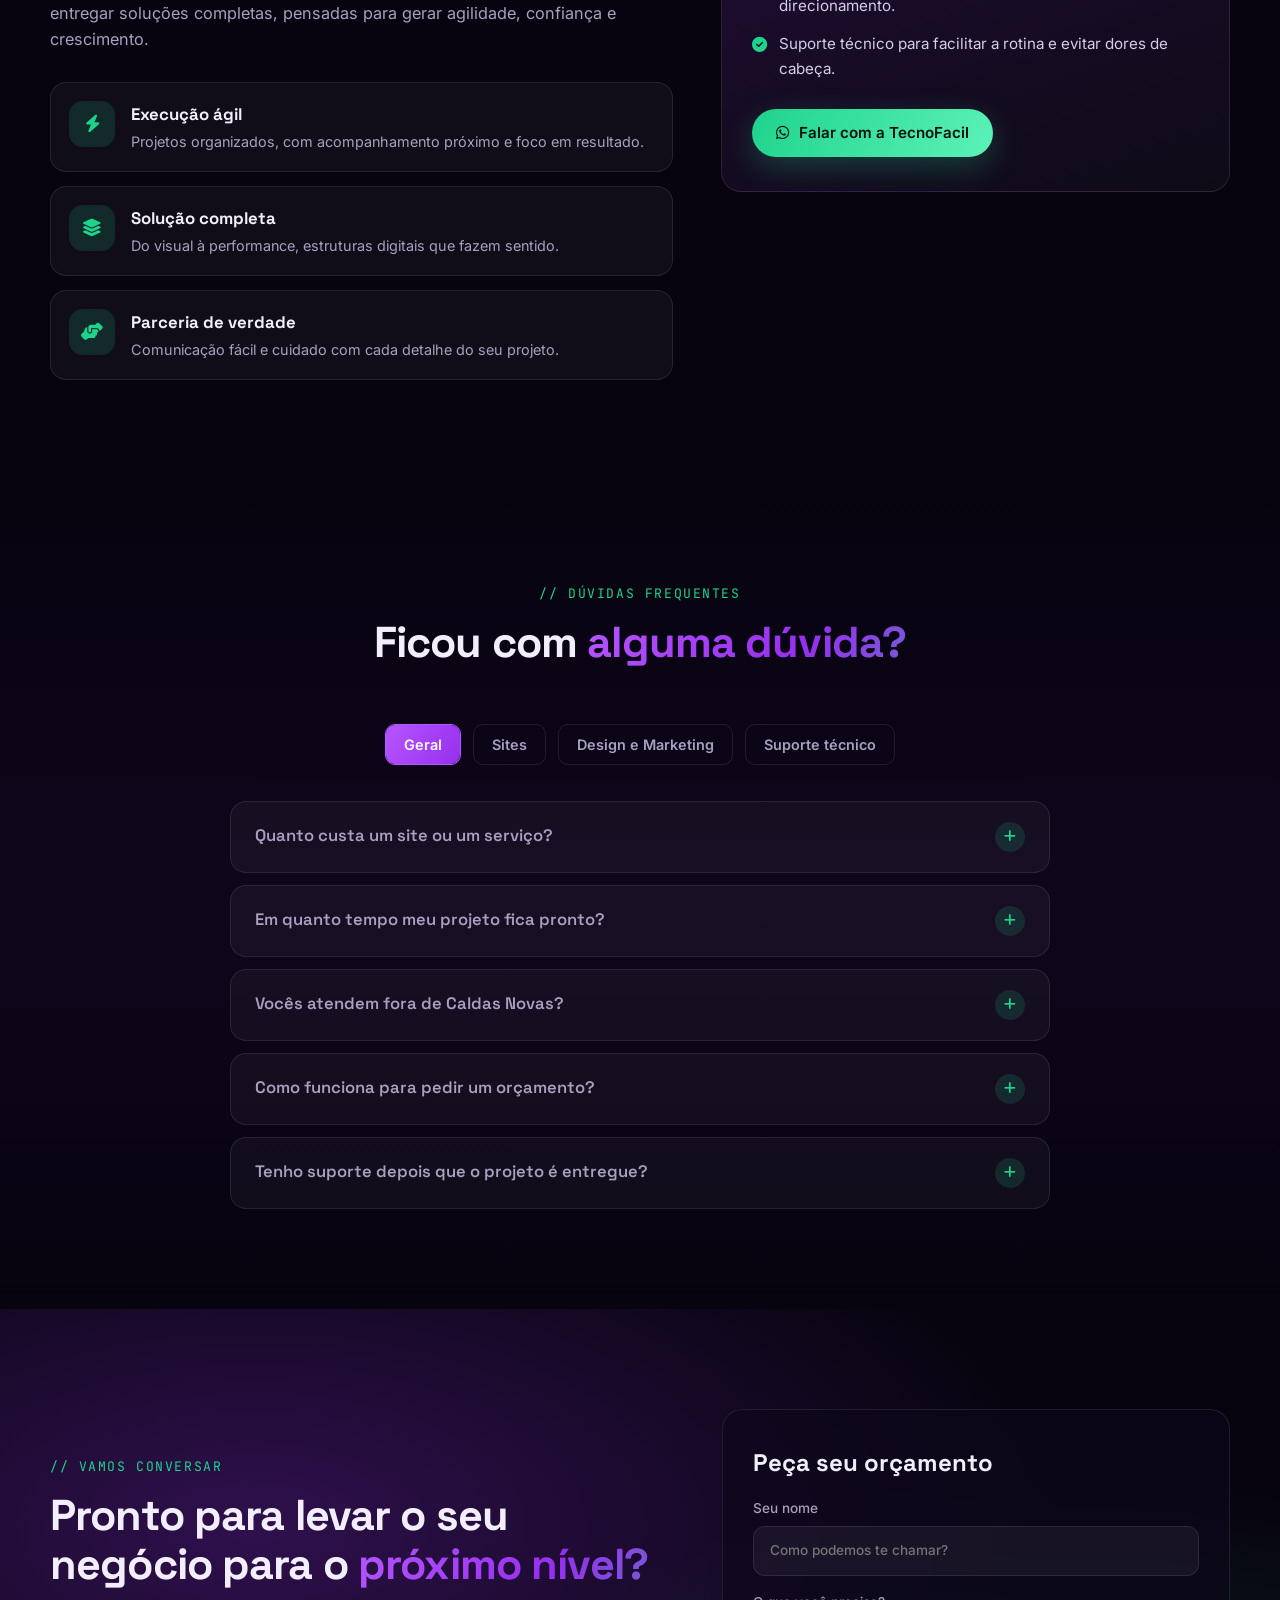
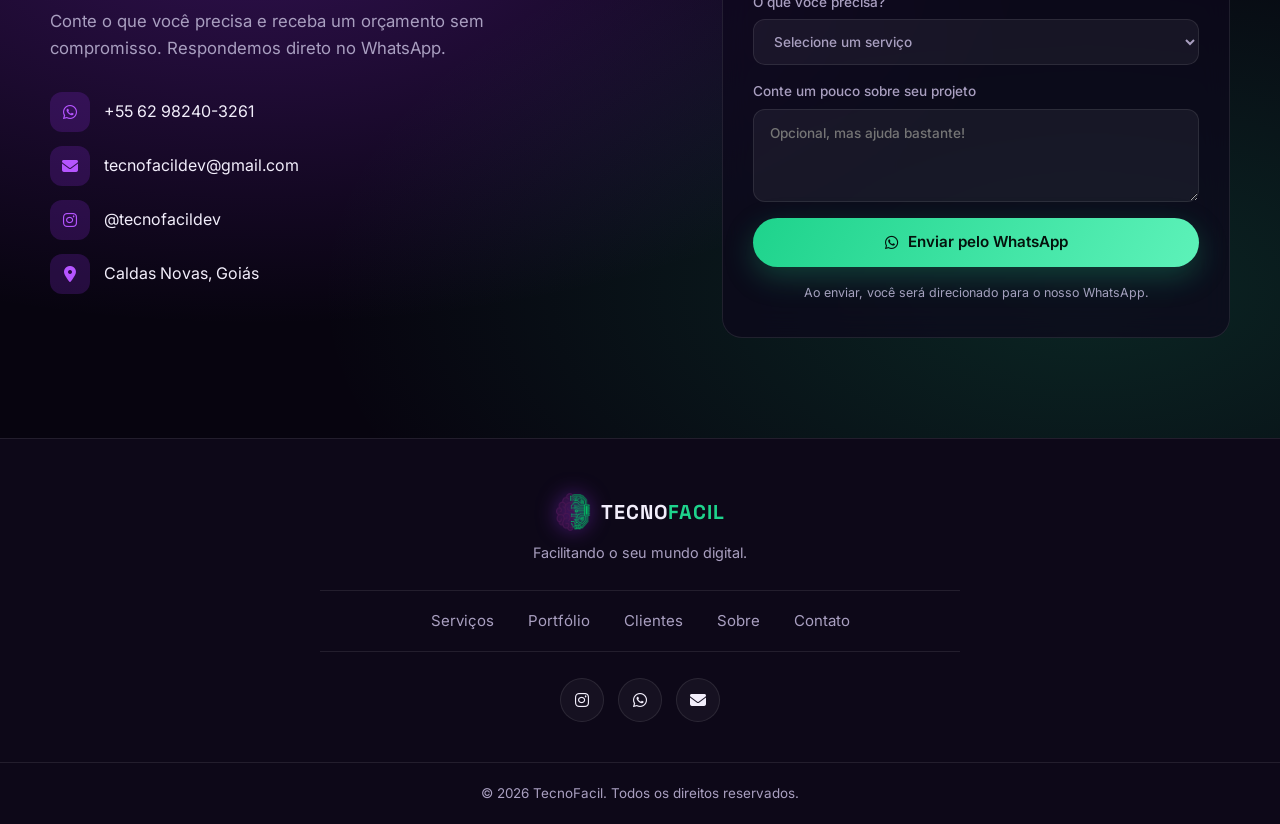
==== commit f0d39f9c: "Nova landing page TecnoFacil Co-Authored-By: Claude Sonnet 5.5 <noreply@anthropic.com>" ====
--- a/index.html
+++ b/index.html
@@ -3,31 +3,121 @@
   <head>
     <meta charset="UTF-8" />
     <meta name="viewport" content="width=device-width, initial-scale=1.0" />
-    <title>TecnoFacil</title>
+    <title>
+      TecnoFacil | Criação de Sites, Marketing Digital e Suporte Técnico
+    </title>
     <meta
       name="description"
-      content="Soluções digitais, automação, manutenção e desenvolvimento web para facilitar o seu mundo digital."
+      content="A TecnoFacil cria sites profissionais, design gráfico, marketing digital e oferece suporte técnico para empresas em Caldas Novas e todo o Brasil. Peça seu orçamento no WhatsApp."
     />
-
+    <meta
+      name="keywords"
+      content="criação de sites, marketing digital, design gráfico, manutenção de computadores, suporte técnico, social media, sites profissionais, Caldas Novas, Goiás, TecnoFacil"
+    />
+    <meta name="author" content="TecnoFacil" />
+    <meta name="robots" content="index, follow" />
+    <meta name="theme-color" content="#07040f" />
+    <link rel="canonical" href="https://www.tecnofacildev.com.br/" />
+
+    <!-- Open Graph / Twitter -->
+    <meta property="og:title" content="TecnoFacil | Soluções Tecnológicas" />
+    <meta
+      property="og:description"
+      content="Sites profissionais, marketing digital e soluções para empresas."
+    />
+    <meta
+      property="og:image"
+      content="https://www.tecnofacildev.com.br/banner-tecno.png"
+    />
+    <meta property="og:type" content="website" />
+    <meta property="og:url" content="https://www.tecnofacildev.com.br" />
+    <meta name="twitter:card" content="summary_large_image" />
+
+    <!-- Geo -->
+    <meta name="geo.region" content="BR-GO" />
+    <meta name="geo.placename" content="Caldas Novas" />
+    <meta name="geo.position" content="-17.7445;-48.6250" />
+
+    <script type="application/ld+json">
+      {
+        "@context": "https://schema.org",
+        "@type": "LocalBusiness",
+        "name": "TecnoFacil",
+        "url": "https://www.tecnofacildev.com.br",
+        "image": "https://www.tecnofacildev.com.br/banner-tecno.png",
+        "email": "tecnofacildev@gmail.com",
+        "telephone": "+55 62 98240-3261",
+        "sameAs": ["https://www.instagram.com/tecnofacildev/"],
+        "address": {
+          "@type": "PostalAddress",
+          "addressLocality": "Caldas Novas",
+          "addressRegion": "GO",
+          "addressCountry": "BR"
+        }
+      }
+    </script>
+
+    <!-- Fontes e ícones -->
     <link rel="preconnect" href="https://fonts.googleapis.com" />
     <link rel="preconnect" href="https://fonts.gstatic.com" crossorigin />
     <link
-      href="https://fonts.googleapis.com/css2?family=Inter:wght@400;500;600;700;800&display=swap"
+      href="https://fonts.googleapis.com/css2?family=Inter:wght@400;500;600;700&family=JetBrains+Mono:wght@400;500&family=Space+Grotesk:wght@500;600;700&display=swap"
       rel="stylesheet"
     />
     <link
       rel="stylesheet"
       href="https://cdnjs.cloudflare.com/ajax/libs/font-awesome/6.5.2/css/all.min.css"
     />
-    <link rel="stylesheet" href="styles.css" />
-    <link rel="shortcut icon" href="favicon-16x16.png" type="image/x-icon" />
+    <script>
+      document.documentElement.classList.add("js");
+    </script>
+    <link rel="stylesheet" href="landing.css" />
+    <link rel="icon" type="image/png" href="img/cerebro-icon.png" />
+    <link rel="apple-touch-icon" href="img/cerebro-icon.png" />
+
+    <!-- Google tag (gtag.js) -->
+    <script
+      async
+      src="https://www.googletagmanager.com/gtag/js?id=G-0WQK9W2BGR"
+    ></script>
+    <script>
+      window.dataLayer = window.dataLayer || [];
+      function gtag() {
+        dataLayer.push(arguments);
+      }
+      gtag("js", new Date());
+      gtag("config", "G-0WQK9W2BGR");
+    </script>
   </head>
 
   <body>
-    <header class="header">
+    <div class="cursor-glow" id="cursorGlow" aria-hidden="true"></div>
+
+    <!-- ============ HEADER ============ -->
+    <header class="header" id="header">
       <div class="container nav-wrapper">
-        <a href="#inicio" class="logo" aria-label="TecnoFacil início">
-          <img src="img/LOGO-cerebro-roxo.png" alt="Logo TecnoFacil" />
+        <a href="#inicio" class="logo" aria-label="TecnoFacil - início">
+          <img src="img/cerebro-icon.png" alt="" />
+          <span>TECNO<b>FACIL</b></span>
+        </a>
+
+        <nav class="nav-menu" id="navMenu" aria-label="Menu principal">
+          <a href="#inicio" class="nav-link">Início</a>
+          <a href="#servicos" class="nav-link">Serviços</a>
+          <a href="#processo" class="nav-link">Como funciona</a>
+          <a href="#portfolio" class="nav-link">Portfólio</a>
+          <a href="#depoimentos" class="nav-link">Clientes</a>
+          <a href="#sobre" class="nav-link">Sobre</a>
+          <a href="#contato" class="nav-link nav-cta-mobile">Orçamento</a>
+        </nav>
+
+        <a
+          href="https://wa.me/5562982403261?text=Ol%C3%A1%2C%20vim%20pelo%20site%20e%20quero%20um%20or%C3%A7amento"
+          class="btn btn-glow btn-sm header-cta"
+          target="_blank"
+          rel="noopener"
+        >
+          <i class="fa-brands fa-whatsapp"></i> Orçamento grátis
         </a>
 
         <button
@@ -37,420 +127,811 @@
           aria-expanded="false"
           aria-controls="navMenu"
         >
-          <span></span>
-          <span></span>
-          <span></span>
+          <span></span><span></span><span></span>
         </button>
-
-        <nav class="nav-menu" id="navMenu">
-          <a href="#inicio" class="nav-link active">Início</a>
-          <a href="#servicos" class="nav-link">Serviços</a>
-          <a href="#portfolio" class="nav-link">Portfólio</a>
-          <a href="#sobre" class="nav-link">Sobre Nós</a>
-          <!-- <a href="#contato" class="nav-link">Contato</a> -->
-        </nav>
       </div>
     </header>
 
     <main>
+      <!-- ============ HERO ============ -->
       <section class="hero" id="inicio">
-        <div class="hero-slider" id="heroSlider">
-          <button id="prevSlide" aria-label="Slide anterior">
-            <!-- <i class="fa-solid fa-chevron-left"></i> -->
-          </button>
-
-          <div class="slides">
-            <article class="hero-slide active">
-              <div
-                class="hero-bg"
-                style="background-image: url(&quot;img/imagem3.png&quot;)"
-              ></div>
-              <div class="hero-overlay"></div>
-              <div class="container hero-content">
-                <div class="hero-text">
-                  <h1>TECNOFACIL FACILITANDO<br />SEU MUNDO DIGITAL</h1>
-                  <p>
-                    Somos especialistas em desenvolvimento, automação e soluções
-                    tecnológicas que facilitam sua vida digital.
-                  </p>
-                  <a
-                    href="https://wa.me/5562982403261?text=Olá%20queria%20saber%20mais%20sobre%20os%20serviços%20da%20TecnoFacil"
-                    class="btn btn-green"
-                    target="_blank"
-                    >Entre em Contato</a
-                  >
-                </div>
-              </div>
+        <canvas id="heroCanvas" aria-hidden="true"></canvas>
+        <div class="hero-grid" aria-hidden="true"></div>
+        <div class="orb orb-1" aria-hidden="true"></div>
+        <div class="orb orb-2" aria-hidden="true"></div>
+
+        <div class="container hero-inner">
+          <div class="hero-text">
+            <!-- <span class="badge reveal">
+              <span class="pulse-dot"></span>
+              Caldas Novas • GO &nbsp;|&nbsp; Atendemos todo o Brasil
+            </span> -->
+
+            <h1 class="reveal" style="--d: 0.1s">
+              Facilitamos o seu mundo digital com
+              <span class="typed-wrap"
+                ><span class="gradient-text" id="typed"></span
+                ><span class="caret"></span
+              ></span>
+            </h1>
+
+            <p class="hero-sub reveal" style="--d: 0.2s">
+              Desenvolvimento web, automação, design, marketing e suporte
+              técnico em um só lugar. Soluções sob medida para a sua empresa
+              ganhar agilidade, presença profissional e mais clientes.
+            </p>
+
+            <div class="hero-actions reveal" style="--d: 0.3s">
+              <a
+                href="https://wa.me/5562982403261?text=Ol%C3%A1%20queria%20saber%20mais%20sobre%20os%20servi%C3%A7os%20da%20TecnoFacil"
+                class="btn btn-glow btn-lg magnetic"
+                target="_blank"
+                rel="noopener"
+              >
+                <i class="fa-brands fa-whatsapp"></i> Falar no WhatsApp
+              </a>
+              <a href="#portfolio" class="btn btn-ghost btn-lg magnetic">
+                Ver projetos <i class="fa-solid fa-arrow-right"></i>
+              </a>
+            </div>
+
+            <ul class="hero-trust reveal" style="--d: 0.4s">
+              <li>
+                <i class="fa-solid fa-circle-check"></i> Orçamento sem
+                compromisso
+              </li>
+              <li>
+                <i class="fa-solid fa-circle-check"></i> Atendimento humano
+              </li>
+              <li>
+                <i class="fa-solid fa-circle-check"></i> Sites 100% responsivos
+              </li>
+            </ul>
+          </div>
+
+          <!-- Janela de código animada -->
+          <div class="hero-visual reveal" style="--d: 0.25s">
+            <div class="code-window tilt">
+              <div class="code-bar">
+                <span class="dot r"></span><span class="dot y"></span
+                ><span class="dot g"></span>
+                <span class="code-title">tecnofacil.js</span>
+              </div>
+              <pre
+                class="code-body"
+                id="codeBody"
+                aria-label="Exemplo de código"
+              ></pre>
+            </div>
+
+            <div class="float-card fc-1">
+              <i class="fa-solid fa-bolt"></i>
+              <div>
+                <strong>Site no ar</strong><small>rápido e seguro</small>
+              </div>
+            </div>
+            <div class="float-card fc-3">
+              <i class="fa-solid fa-headset"></i>
+              <div>
+                <strong>Suporte técnico</strong><small>sem dor de cabeça</small>
+              </div>
+            </div>
+          </div>
+        </div>
+
+        <a href="#servicos" class="scroll-hint" aria-label="Rolar para baixo">
+          <span></span>
+        </a>
+      </section>
+
+      <!-- ============ FAIXA ROLANTE ============ -->
+      <div class="marquee" aria-hidden="true">
+        <div class="marquee-track">
+          <span><i class="fa-solid fa-code"></i> Sites Profissionais</span>
+          <span><i class="fa-solid fa-palette"></i> Design Gráfico</span>
+          <span><i class="fa-solid fa-bullhorn"></i> Marketing Digital</span>
+          <span><i class="fa-solid fa-microchip"></i> Suporte Técnico</span>
+          <span><i class="fa-solid fa-robot"></i> Automação</span>
+          <span
+            ><i class="fa-solid fa-mobile-screen"></i> Apps e Cardápios
+            Digitais</span
+          >
+          <span><i class="fa-solid fa-code"></i> Sites Profissionais</span>
+          <span><i class="fa-solid fa-palette"></i> Design Gráfico</span>
+          <span><i class="fa-solid fa-bullhorn"></i> Marketing Digital</span>
+          <span><i class="fa-solid fa-microchip"></i> Suporte Técnico</span>
+          <span><i class="fa-solid fa-robot"></i> Automação</span>
+          <span
+            ><i class="fa-solid fa-mobile-screen"></i> Apps e Cardápios
+            Digitais</span
+          >
+        </div>
+      </div>
+
+      <!-- ============ NÚMEROS ============ -->
+      <section class="stats">
+        <div class="container stats-grid">
+          <div class="stat reveal">
+            <strong><span data-count="4">0</span></strong>
+            <span>áreas de atuação</span>
+          </div>
+          <div class="stat reveal" style="--d: 0.1s">
+            <strong>+<span data-count="6">0</span></strong>
+            <span>marcas atendidas</span>
+          </div>
+          <div class="stat reveal" style="--d: 0.2s">
+            <strong><span data-count="5">0</span>★</strong>
+            <span>avaliação dos clientes</span>
+          </div>
+          <div class="stat reveal" style="--d: 0.3s">
+            <strong><span data-count="100">0</span>%</strong>
+            <span>focado no seu resultado</span>
+          </div>
+        </div>
+      </section>
+
+      <!-- ============ SERVIÇOS ============ -->
+      <section class="section" id="servicos">
+        <div class="container">
+          <header class="section-head reveal">
+            <span class="eyebrow">// O QUE FAZEMOS</span>
+            <h2>
+              Tudo o que o seu negócio precisa
+              <span class="gradient-text">para brilhar no digital</span>
+            </h2>
+            <p>
+              Do primeiro layout ao suporte do dia a dia, cuidamos da parte
+              técnica para você focar no que importa: vender.
+            </p>
+          </header>
+
+          <div class="services-grid">
+            <article class="service-card glow-card reveal">
+              <div class="service-icon">
+                <i class="fa-solid fa-laptop-code"></i>
+              </div>
+              <h3>Desenvolvimento de Sites</h3>
+              <p>
+                Sites responsivos, rápidos e estratégicos para destacar sua
+                marca e converter visitantes em clientes.
+              </p>
+              <ul>
+                <li>Landing pages e sites institucionais</li>
+                <li>Cardápios e catálogos digitais</li>
+                <li>Otimizado para Google (SEO)</li>
+              </ul>
+              <a href="servico-sites.html" class="card-link"
+                >Saiba mais <i class="fa-solid fa-arrow-right"></i
+              ></a>
             </article>
 
-            <article class="hero-slide">
-              <div
-                class="hero-bg"
-                style="background-image: url(&quot;img/imagem1.png&quot;)"
-              ></div>
-              <div class="hero-overlay"></div>
-              <div class="container hero-content">
-                <div class="hero-text">
-                  <h2 class="hero-title-alt">
-                    AUTOMAÇÃO PERFORMANCE<br />E RESULTADOS
-                  </h2>
-                  <p>
-                    Criamos soluções sob medida para empresas que querem mais
-                    agilidade, produtividade e presença digital profissional.
-                  </p>
-                  <a href="#servicos" class="btn btn-green">Ver Serviços</a>
-                </div>
-              </div>
+            <article class="service-card glow-card reveal" style="--d: 0.1s">
+              <div class="service-icon">
+                <i class="fa-solid fa-pen-ruler"></i>
+              </div>
+              <h3>Design Gráfico</h3>
+              <p>
+                Identidade visual e materiais que transmitem profissionalismo e
+                fazem sua empresa ser lembrada.
+              </p>
+              <ul>
+                <li>Logotipos e identidade visual</li>
+                <li>Artes para redes sociais</li>
+                <li>Materiais promocionais</li>
+              </ul>
+              <a href="servico-design.html" class="card-link"
+                >Saiba mais <i class="fa-solid fa-arrow-right"></i
+              ></a>
             </article>
 
-            <article class="hero-slide">
-              <div
-                class="hero-bg"
-                style="background-image: url(&quot;img/imagem2.png&quot;)"
-              ></div>
-              <div class="hero-overlay"></div>
-              <div class="container hero-content">
-                <div class="hero-text">
-                  <h2 class="hero-title-alt">
-                    TECNOLOGIA COM VISUAL<br />MODERNO E ESTRATÉGICO
-                  </h2>
-                  <p>
-                    Websites, manutenção, automações e soluções de TI com foco
-                    em estética, funcionalidade e crescimento.
-                  </p>
-                  <a href="#portfolio" class="btn btn-green"
-                    >Conheça os Projetos</a
-                  >
-                </div>
-              </div>
+            <article class="service-card glow-card reveal" style="--d: 0.2s">
+              <div class="service-icon"><i class="fa-solid fa-rocket"></i></div>
+              <h3>Marketing Digital</h3>
+              <p>
+                Faça sua empresa crescer de verdade, com presença constante e
+                estratégia nas redes sociais.
+              </p>
+              <ul>
+                <li>Gestão de redes sociais</li>
+                <li>Planejamento de conteúdo</li>
+                <li>Campanhas e posicionamento</li>
+              </ul>
+              <a href="servico-marketing.html" class="card-link"
+                >Saiba mais <i class="fa-solid fa-arrow-right"></i
+              ></a>
             </article>
-          </div>
-
-          <button id="nextSlide" aria-label="Próximo slide">
-            <!-- <i class="fa-solid fa-chevron-right"></i> -->
-          </button>
-
-          <div class="slider-dots" id="sliderDots">
-            <button class="dot active" aria-label="Ir para slide 1"></button>
-            <button class="dot" aria-label="Ir para slide 2"></button>
-            <button class="dot" aria-label="Ir para slide 3"></button>
-          </div>
-        </div>
-      </section>
-
-      <section class="section services" id="servicos">
-        <div class="container">
-          <h2 class="section-title">O QUE FAZEMOS</h2>
-
-          <div class="services-grid">
-            <article class="service-card">
-              <div class="service-icon">
-                <i class="fa-solid fa-desktop"></i>
-              </div>
-              <div class="service-content">
-                <h3>Desenvolvimento de Sites</h3>
-                <p>
-                  Sites responsivos, modernos e estratégicos para destacar sua
-                  marca e converter mais.
-                </p>
-                <a href="website.html" class="btn btn-purple btn-small"
-                  >Saiba Mais</a
-                >
-              </div>
-            </article>
-
-            <article class="service-card">
-              <div class="service-icon">
-                <i class="fa-solid fa-gears"></i>
-              </div>
-              <div class="service-content">
-                <h3>Design Grafico</h3>
-                <p>
-                  Criação de materiais gráficos para destacar sua empresa,
-                  transmitir profissionalismo e gerar mais resultados.
-                </p>
-                <a href="designGrafico.html" class="btn btn-purple btn-small"
-                  >Saiba Mais</a
-                >
-              </div>
-            </article>
-
-            <article class="service-card">
-              <div class="service-icon">
-                <i class="fa-solid fa-screwdriver-wrench"></i>
-              </div>
-              <div class="service-content">
-                <h3>Marketing Digital</h3>
-                <p>
-                  Venha fazer sua empresa crescer de verdade, alcançando outro
-                  nivel do marketing digital.
-                </p>
-                <a href="marketing.html" class="btn btn-purple btn-small"
-                  >Saiba Mais</a
-                >
-              </div>
-            </article>
-
-            <article class="service-card">
+
+            <article class="service-card glow-card reveal" style="--d: 0.3s">
               <div class="service-icon">
                 <i class="fa-solid fa-microchip"></i>
               </div>
-              <div class="service-content">
-                <h3>Formatação de Computadores</h3>
-                <p>
-                  Formatação de computadores para melhorar desempenho, eliminar
-                  erros e deixar sua máquina como nova.
-                </p>
-                <a href="formatação.html" class="btn btn-purple btn-small"
-                  >Saiba Mais</a
+              <h3>Formatação e Suporte</h3>
+              <p>
+                Formatação de computadores para melhorar o desempenho, eliminar
+                erros e deixar sua máquina como nova.
+              </p>
+              <ul>
+                <li>Formatação e instalação de programas</li>
+                <li>Limpeza e otimização</li>
+                <li>Suporte técnico para sua rotina</li>
+              </ul>
+              <a href="servico-suporte.html" class="card-link"
+                >Saiba mais <i class="fa-solid fa-arrow-right"></i
+              ></a>
+            </article>
+          </div>
+        </div>
+      </section>
+
+      <!-- ============ PROCESSO ============ -->
+      <section class="section section-alt" id="processo">
+        <div class="container">
+          <header class="section-head reveal">
+            <span class="eyebrow">// COMO FUNCIONA</span>
+            <h2>
+              Do primeiro contato à <span class="gradient-text">entrega</span>,
+              sem complicação
+            </h2>
+            <p>
+              Um processo simples, transparente e com acompanhamento próximo em
+              todas as etapas.
+            </p>
+          </header>
+
+          <div class="steps">
+            <div class="steps-line" aria-hidden="true">
+              <span id="stepsFill"></span>
+            </div>
+
+            <div class="step reveal">
+              <div class="step-num">01</div>
+              <h3>Conversa</h3>
+              <p>
+                Você conta sua ideia e entendemos o objetivo do seu negócio.
+              </p>
+            </div>
+            <div class="step reveal" style="--d: 0.12s">
+              <div class="step-num">02</div>
+              <h3>Proposta</h3>
+              <p>
+                Apresentamos a solução ideal, prazo e investimento, sem
+                surpresas.
+              </p>
+            </div>
+            <div class="step reveal" style="--d: 0.24s">
+              <div class="step-num">03</div>
+              <h3>Criação</h3>
+              <p>
+                Desenvolvemos tudo com você acompanhando e aprovando cada etapa.
+              </p>
+            </div>
+            <div class="step reveal" style="--d: 0.36s">
+              <div class="step-num">04</div>
+              <h3>Entrega e suporte</h3>
+              <p>
+                Seu projeto no ar e a TecnoFacil ao seu lado depois da entrega.
+              </p>
+            </div>
+          </div>
+        </div>
+      </section>
+
+      <!-- ============ PORTFÓLIO ============ -->
+      <section class="section" id="portfolio">
+        <div class="container">
+          <header class="section-head reveal">
+            <span class="eyebrow">// PORTFÓLIO</span>
+            <h2>
+              Projetos que <span class="gradient-text">já ganharam vida</span>
+            </h2>
+            <p>
+              Uma amostra do trabalho que entregamos para clientes de diferentes
+              áreas.
+            </p>
+          </header>
+
+          <div class="portfolio-grid" id="portfolioGrid">
+            <a href="servico-sites.html" class="work" data-cat="sites">
+              <img
+                src="img-service/foto-cardapio.png"
+                alt="Cardápio digital TecnoFacil Burger"
+                loading="lazy"
+              />
+              <div class="work-info">
+                <span>Sites</span>
+                <h3>Cardápio Digital</h3>
+              </div>
+            </a>
+            <a href="servico-marketing.html" class="work" data-cat="marketing">
+              <img
+                src="img-service/foto-daimendes.png"
+                alt="Dai Mendes Personal Trainer"
+                loading="lazy"
+              />
+              <div class="work-info">
+                <span>Marketing</span>
+                <h3>Dai Mendes • Personal Trainer</h3>
+              </div>
+            </a>
+            <a href="servico-design.html" class="work" data-cat="design">
+              <img
+                src="img-service/foto-supermercado.png"
+                alt="Supermercado Aqui Tem"
+                loading="lazy"
+              />
+              <div class="work-info">
+                <span>Design</span>
+                <h3>Supermercado Aqui Tem</h3>
+              </div>
+            </a>
+            <a href="servico-marketing.html" class="work" data-cat="marketing">
+              <img
+                src="img-service/foto-maisa-fono.png"
+                alt="Maisa Santos Fonoaudióloga"
+                loading="lazy"
+              />
+              <div class="work-info">
+                <span>Marketing</span>
+                <h3>Maisa Santos • Fonoaudióloga</h3>
+              </div>
+            </a>
+          </div>
+
+          <div class="center reveal">
+            <a href="portfolio.html" class="btn btn-ghost"
+              >Ver mais projetos <i class="fa-solid fa-arrow-right"></i
+            ></a>
+          </div>
+        </div>
+      </section>
+
+      <!-- ============ DEPOIMENTOS ============ -->
+      <section class="section section-alt" id="depoimentos">
+        <div class="container">
+          <header class="section-head reveal">
+            <span class="eyebrow">// DEPOIMENTOS</span>
+            <h2>
+              O que nossos <span class="gradient-text">clientes dizem</span>
+            </h2>
+          </header>
+
+          <div class="tcar reveal" id="tcar" aria-roledescription="carrossel" aria-label="Depoimentos de clientes">
+            <div class="tcar-stage">
+              <div class="tcar-media">
+                <img class="tcar-img photo active" src="img/FOTO DA WANESSA.jpeg" alt="Foto de Wanessa Candido" />
+                <img class="tcar-img logo" src="img/Logo-Aqui-Tem.png" alt="Logo Supermercado Aqui Tem" loading="lazy" />
+                <img class="tcar-img logo logo-full" src="img-service/foto-dermaxx.png" alt="Logo Dermaxx" loading="lazy" />
+              </div>
+              <div class="tcar-card glow-card" aria-live="polite">
+                <article class="tcar-slide active" aria-hidden="false">
+                  <i class="fa-solid fa-quote-left quote" aria-hidden="true"></i>
+                  <div class="stars" aria-label="5 estrelas">★★★★★</div>
+                  <h3>Wanessa Candido</h3>
+                  <small class="tcar-role">Lumen Consultoria</small>
+                  <p>Como empresa nova, eu tinha muitos desafios, inseguranças e expectativas… e ter alguém comprometido ao meu lado fez toda diferença nesse processo.</p>
+                </article>
+                <article class="tcar-slide" aria-hidden="true">
+                  <i class="fa-solid fa-quote-left quote" aria-hidden="true"></i>
+                  <div class="stars" aria-label="5 estrelas">★★★★★</div>
+                  <h3>Edilson Machado</h3>
+                  <small class="tcar-role">Supermercado Aqui Tem</small>
+                  <p>O João é um profissional muito dedicado, atencioso e competente. Ele desenvolveu algumas artes para o nosso supermercado e o resultado foi excelente.</p>
+                </article>
+                <article class="tcar-slide" aria-hidden="true">
+                  <i class="fa-solid fa-quote-left quote" aria-hidden="true"></i>
+                  <div class="stars" aria-label="5 estrelas">★★★★★</div>
+                  <h3>Gustavo Candido</h3>
+                  <small class="tcar-role">Dermaxx</small>
+                  <p>O João desenvolveu uma sequência de materiais para a Dermaxx e o resultado foi muito bom. A comunicação sempre foi fácil, o processo foi tranquilo e as entregas vieram organizadas. Gostei bastante da parceria e do cuidado com o projeto.</p>
+                </article>
+              </div>
+            </div>
+
+            <div class="tcar-nav">
+              <button type="button" class="tcar-btn" id="tcarPrev" aria-label="Depoimento anterior">
+                <i class="fa-solid fa-chevron-left" aria-hidden="true"></i>
+              </button>
+              <div class="tcar-dots">
+              <button type="button" class="tcar-dot active" aria-label="Ver depoimento 1"></button>
+              <button type="button" class="tcar-dot" aria-label="Ver depoimento 2"></button>
+              <button type="button" class="tcar-dot" aria-label="Ver depoimento 3"></button>
+              </div>
+              <button type="button" class="tcar-btn" id="tcarNext" aria-label="Próximo depoimento">
+                <i class="fa-solid fa-chevron-right" aria-hidden="true"></i>
+              </button>
+            </div>
+          </div>
+        </div>
+      </section>
+
+      <!-- ============ SOBRE ============ -->
+      <section class="section" id="sobre">
+        <div class="container about">
+          <div class="about-copy reveal">
+            <span class="eyebrow">// SOBRE A TECNOFACIL</span>
+            <h2>
+              Tecnologia com
+              <span class="gradient-text">atendimento humano</span>
+            </h2>
+            <p>
+              A TecnoFacil nasceu para aproximar empresas do digital com
+              estratégia, organização e presença profissional. Criamos
+              experiências que funcionam no dia a dia e valorizam a imagem da
+              sua marca.
+            </p>
+            <p>
+              Unimos desenvolvimento web, design, marketing e suporte técnico
+              para entregar soluções completas, pensadas para gerar agilidade,
+              confiança e crescimento.
+            </p>
+
+            <div class="highlights">
+              <div class="highlight">
+                <i class="fa-solid fa-bolt"></i>
+                <div>
+                  <h3>Execução ágil</h3>
+                  <p>
+                    Projetos organizados, com acompanhamento próximo e foco em
+                    resultado.
+                  </p>
+                </div>
+              </div>
+              <div class="highlight">
+                <i class="fa-solid fa-layer-group"></i>
+                <div>
+                  <h3>Solução completa</h3>
+                  <p>
+                    Do visual à performance, estruturas digitais que fazem
+                    sentido.
+                  </p>
+                </div>
+              </div>
+              <div class="highlight">
+                <i class="fa-solid fa-handshake-angle"></i>
+                <div>
+                  <h3>Parceria de verdade</h3>
+                  <p>
+                    Comunicação fácil e cuidado com cada detalhe do seu projeto.
+                  </p>
+                </div>
+              </div>
+            </div>
+          </div>
+
+          <aside class="about-card glow-card reveal" style="--d: 0.15s">
+            <span class="badge-solid"
+              >Atendimento humano + visão estratégica</span
+            >
+            <h3>O que você encontra com a gente</h3>
+            <ul class="check-list">
+              <li>
+                <i class="fa-solid fa-circle-check"></i> Sites modernos,
+                responsivos e pensados para conversão.
+              </li>
+              <li>
+                <i class="fa-solid fa-circle-check"></i> Design gráfico e
+                identidade visual com presença profissional.
+              </li>
+              <li>
+                <i class="fa-solid fa-circle-check"></i> Marketing digital com
+                criatividade, constância e direcionamento.
+              </li>
+              <li>
+                <i class="fa-solid fa-circle-check"></i> Suporte técnico para
+                facilitar a rotina e evitar dores de cabeça.
+              </li>
+            </ul>
+            <a
+              href="https://wa.me/5562982403261?text=Ol%C3%A1%2C%20vim%20pelo%20site%20e%20quero%20saber%20mais%20sobre%20os%20servi%C3%A7os%20da%20TecnoFacil"
+              class="btn btn-glow"
+              target="_blank"
+              rel="noopener"
+            >
+              <i class="fa-brands fa-whatsapp"></i> Falar com a TecnoFacil
+            </a>
+          </aside>
+        </div>
+      </section>
+
+      <!-- ============ FAQ ============ -->
+      <section class="section section-alt" id="faq">
+        <div class="container faq-wrap">
+          <header class="section-head reveal">
+            <span class="eyebrow">// DÚVIDAS FREQUENTES</span>
+            <h2>Ficou com <span class="gradient-text">alguma dúvida?</span></h2>
+          </header>
+
+          <div class="faq reveal" id="faqRoot">
+            <div class="faq-tabs" role="tablist" aria-label="Categorias de dúvidas">
+              <button type="button" class="faq-tab active" role="tab" id="faq-tab-geral" aria-controls="faq-panel-geral" aria-selected="true" tabindex="0"><span>Geral</span></button>
+              <button type="button" class="faq-tab" role="tab" id="faq-tab-sites" aria-controls="faq-panel-sites" aria-selected="false" tabindex="-1"><span>Sites</span></button>
+              <button type="button" class="faq-tab" role="tab" id="faq-tab-design" aria-controls="faq-panel-design" aria-selected="false" tabindex="-1"><span>Design e Marketing</span></button>
+              <button type="button" class="faq-tab" role="tab" id="faq-tab-suporte" aria-controls="faq-panel-suporte" aria-selected="false" tabindex="-1"><span>Suporte técnico</span></button>
+            </div>
+
+            <div class="faq-panel" role="tabpanel" id="faq-panel-geral" aria-labelledby="faq-tab-geral">
+              <div class="faq-item">
+                <button type="button" class="faq-q" aria-expanded="false" aria-controls="faq-a-geral-0" id="faq-q-geral-0">
+                  <span>Quanto custa um site ou um serviço?</span><i class="fa-solid fa-plus" aria-hidden="true"></i>
+                </button>
+                <div class="faq-a" id="faq-a-geral-0" role="region" aria-labelledby="faq-q-geral-0">
+                  <div><p>O valor depende do que o seu negócio precisa. Conte sua ideia pelo WhatsApp e enviamos uma proposta clara, sem compromisso e sem surpresas.</p></div>
+                </div>
+              </div>
+              <div class="faq-item">
+                <button type="button" class="faq-q" aria-expanded="false" aria-controls="faq-a-geral-1" id="faq-q-geral-1">
+                  <span>Em quanto tempo meu projeto fica pronto?</span><i class="fa-solid fa-plus" aria-hidden="true"></i>
+                </button>
+                <div class="faq-a" id="faq-a-geral-1" role="region" aria-labelledby="faq-q-geral-1">
+                  <div><p>O prazo varia conforme o tamanho do projeto. Combinamos tudo na proposta e você acompanha cada etapa até a entrega.</p></div>
+                </div>
+              </div>
+              <div class="faq-item">
+                <button type="button" class="faq-q" aria-expanded="false" aria-controls="faq-a-geral-2" id="faq-q-geral-2">
+                  <span>Vocês atendem fora de Caldas Novas?</span><i class="fa-solid fa-plus" aria-hidden="true"></i>
+                </button>
+                <div class="faq-a" id="faq-a-geral-2" role="region" aria-labelledby="faq-q-geral-2">
+                  <div><p>Atendemos clientes de todo o Brasil. O contato e o acompanhamento podem ser feitos online, de forma simples e rápida.</p></div>
+                </div>
+              </div>
+              <div class="faq-item">
+                <button type="button" class="faq-q" aria-expanded="false" aria-controls="faq-a-geral-3" id="faq-q-geral-3">
+                  <span>Como funciona para pedir um orçamento?</span><i class="fa-solid fa-plus" aria-hidden="true"></i>
+                </button>
+                <div class="faq-a" id="faq-a-geral-3" role="region" aria-labelledby="faq-q-geral-3">
+                  <div><p>É simples: você nos chama no WhatsApp ou preenche o formulário do site e conta o que precisa. Em seguida enviamos uma proposta sem compromisso.</p></div>
+                </div>
+              </div>
+              <div class="faq-item">
+                <button type="button" class="faq-q" aria-expanded="false" aria-controls="faq-a-geral-4" id="faq-q-geral-4">
+                  <span>Tenho suporte depois que o projeto é entregue?</span><i class="fa-solid fa-plus" aria-hidden="true"></i>
+                </button>
+                <div class="faq-a" id="faq-a-geral-4" role="region" aria-labelledby="faq-q-geral-4">
+                  <div><p>Sim. Nosso atendimento é humano e próximo: continuamos à disposição para ajustes, dúvidas e suporte técnico.</p></div>
+                </div>
+              </div>
+            </div>
+
+            <div class="faq-panel" role="tabpanel" id="faq-panel-sites" aria-labelledby="faq-tab-sites" hidden>
+              <div class="faq-item">
+                <button type="button" class="faq-q" aria-expanded="false" aria-controls="faq-a-sites-0" id="faq-q-sites-0">
+                  <span>Que tipos de site vocês criam?</span><i class="fa-solid fa-plus" aria-hidden="true"></i>
+                </button>
+                <div class="faq-a" id="faq-a-sites-0" role="region" aria-labelledby="faq-q-sites-0">
+                  <div><p>Criamos landing pages, sites institucionais, cardápios digitais e catálogos, sempre sob medida para o seu negócio e pensados para converter visitas em contatos.</p></div>
+                </div>
+              </div>
+              <div class="faq-item">
+                <button type="button" class="faq-q" aria-expanded="false" aria-controls="faq-a-sites-1" id="faq-q-sites-1">
+                  <span>O site funciona bem no celular?</span><i class="fa-solid fa-plus" aria-hidden="true"></i>
+                </button>
+                <div class="faq-a" id="faq-a-sites-1" role="region" aria-labelledby="faq-q-sites-1">
+                  <div><p>Sim. Todos os nossos sites são responsivos e pensados para funcionar muito bem em celulares, tablets e computadores.</p></div>
+                </div>
+              </div>
+              <div class="faq-item">
+                <button type="button" class="faq-q" aria-expanded="false" aria-controls="faq-a-sites-2" id="faq-q-sites-2">
+                  <span>Meu site vai aparecer no Google?</span><i class="fa-solid fa-plus" aria-hidden="true"></i>
+                </button>
+                <div class="faq-a" id="faq-a-sites-2" role="region" aria-labelledby="faq-q-sites-2">
+                  <div><p>Aplicamos boas práticas de SEO na estrutura do site para que sua empresa seja encontrada com mais facilidade por quem pesquisa pelos seus serviços.</p></div>
+                </div>
+              </div>
+              <div class="faq-item">
+                <button type="button" class="faq-q" aria-expanded="false" aria-controls="faq-a-sites-3" id="faq-q-sites-3">
+                  <span>Posso pedir ajustes depois que o site estiver no ar?</span><i class="fa-solid fa-plus" aria-hidden="true"></i>
+                </button>
+                <div class="faq-a" id="faq-a-sites-3" role="region" aria-labelledby="faq-q-sites-3">
+                  <div><p>Pode, sim. Continuamos disponíveis para atualizações, correções e melhorias conforme o seu negócio evolui.</p></div>
+                </div>
+              </div>
+            </div>
+
+            <div class="faq-panel" role="tabpanel" id="faq-panel-design" aria-labelledby="faq-tab-design" hidden>
+              <div class="faq-item">
+                <button type="button" class="faq-q" aria-expanded="false" aria-controls="faq-a-design-0" id="faq-q-design-0">
+                  <span>Vocês criam logotipo e identidade visual?</span><i class="fa-solid fa-plus" aria-hidden="true"></i>
+                </button>
+                <div class="faq-a" id="faq-a-design-0" role="region" aria-labelledby="faq-q-design-0">
+                  <div><p>Sim. Desenvolvemos logotipos e identidades visuais, com materiais para uso digital e impresso, para a sua marca transmitir profissionalismo.</p></div>
+                </div>
+              </div>
+              <div class="faq-item">
+                <button type="button" class="faq-q" aria-expanded="false" aria-controls="faq-a-design-1" id="faq-q-design-1">
+                  <span>O que está incluso na gestão de redes sociais?</span><i class="fa-solid fa-plus" aria-hidden="true"></i>
+                </button>
+                <div class="faq-a" id="faq-a-design-1" role="region" aria-labelledby="faq-q-design-1">
+                  <div><p>Cuidamos de posts, stories e artes com identidade visual consistente, com estratégia e constância para a sua empresa aparecer e atrair clientes. Os detalhes são combinados na proposta.</p></div>
+                </div>
+              </div>
+              <div class="faq-item">
+                <button type="button" class="faq-q" aria-expanded="false" aria-controls="faq-a-design-2" id="faq-q-design-2">
+                  <span>Dá para contratar só as artes para redes sociais?</span><i class="fa-solid fa-plus" aria-hidden="true"></i>
+                </button>
+                <div class="faq-a" id="faq-a-design-2" role="region" aria-labelledby="faq-q-design-2">
+                  <div><p>Dá. Você pode contratar apenas as artes e materiais visuais ou a gestão das redes, conforme a necessidade da sua empresa.</p></div>
+                </div>
+              </div>
+            </div>
+
+            <div class="faq-panel" role="tabpanel" id="faq-panel-suporte" aria-labelledby="faq-tab-suporte" hidden>
+              <div class="faq-item">
+                <button type="button" class="faq-q" aria-expanded="false" aria-controls="faq-a-suporte-0" id="faq-q-suporte-0">
+                  <span>Vocês fazem formatação de computador e notebook?</span><i class="fa-solid fa-plus" aria-hidden="true"></i>
+                </button>
+                <div class="faq-a" id="faq-a-suporte-0" role="region" aria-labelledby="faq-q-suporte-0">
+                  <div><p>Fazemos a formatação, a instalação de programas, a limpeza e a configuração necessárias para deixar sua máquina funcionando bem.</p></div>
+                </div>
+              </div>
+              <div class="faq-item">
+                <button type="button" class="faq-q" aria-expanded="false" aria-controls="faq-a-suporte-1" id="faq-q-suporte-1">
+                  <span>Preciso fazer backup antes da formatação?</span><i class="fa-solid fa-plus" aria-hidden="true"></i>
+                </button>
+                <div class="faq-a" id="faq-a-suporte-1" role="region" aria-labelledby="faq-q-suporte-1">
+                  <div><p>Recomendamos sempre. Antes de começar, orientamos você sobre o que salvar para que nenhum arquivo importante seja perdido.</p></div>
+                </div>
+              </div>
+              <div class="faq-item">
+                <button type="button" class="faq-q" aria-expanded="false" aria-controls="faq-a-suporte-2" id="faq-q-suporte-2">
+                  <span>A otimização realmente deixa o computador mais rápido?</span><i class="fa-solid fa-plus" aria-hidden="true"></i>
+                </button>
+                <div class="faq-a" id="faq-a-suporte-2" role="region" aria-labelledby="faq-q-suporte-2">
+                  <div><p>Na maioria dos casos sim, principalmente em máquinas lentas ou com muitos erros. Conte o que está acontecendo e indicamos o melhor caminho.</p></div>
+                </div>
+              </div>
+            </div>
+
+          </div>
+        </div>
+      </section>
+
+      <!-- ============ CONTATO / CTA ============ -->
+      <section class="section cta" id="contato">
+        <div class="cta-bg" aria-hidden="true"></div>
+        <div class="container cta-inner">
+          <div class="cta-copy reveal">
+            <span class="eyebrow">// VAMOS CONVERSAR</span>
+            <h2>
+              Pronto para levar o seu negócio para o
+              <span class="gradient-text">próximo nível?</span>
+            </h2>
+            <p>
+              Conte o que você precisa e receba um orçamento sem compromisso.
+              Respondemos direto no WhatsApp.
+            </p>
+            <ul class="contact-list">
+              <li>
+                <i class="fa-brands fa-whatsapp"></i
+                ><a
+                  href="https://wa.me/5562982403261"
+                  target="_blank"
+                  rel="noopener"
+                  >+55 62 98240-3261</a
                 >
-              </div>
-            </article>
-          </div>
-        </div>
-      </section>
-
-      <section class="section testimonials">
-        <div class="container">
-          <h2 class="section-title">O QUE NOSSOS CLIENTES DIZEM</h2>
-
-          <div class="testimonials-grid">
-            <article class="testimonial-card">
-              <div class="testimonial-top">
-                <img src="img/FOTO DA WANESSA.jpeg" alt="Lucas Fernandes" />
-                <div>
-                  <h3>Wanessa Candido - Lumen Consultoria</h3>
-                  <div class="stars">★★★★★</div>
-                </div>
-              </div>
-              <p>
-                Como empresa nova, eu tinha muitos desafios, inseguranças e
-                expectativas… e ter alguém comprometido ao meu lado fez toda
-                diferença nesse processo.
-              </p>
-              <!-- <a href="#contato" class="btn btn-purple btn-small">Saiba Mais</a> -->
-            </article>
-
-            <article class="testimonial-card">
-              <div class="testimonial-top">
-                <img src="img/Logo-Aqui-Tem.png" alt="Ana Silva" />
-                <div>
-                  <h3>Edilson Machado - Supermercado Aqui Tem</h3>
-                  <div class="stars">★★★★★</div>
-                </div>
-              </div>
-              <p>
-                O João é um profissional muito dedicado, atencioso e competente.
-                Ele desenvolveu algumas artes para o nosso supermercado e o
-                resultado foi excelente.
-              </p>
-              <!-- <a href="#contato" class="btn btn-purple btn-small">Saiba Mais</a> -->
-            </article>
-
-            <article class="testimonial-card">
-              <div class="testimonial-top">
-                <img src="img-service/foto-dermaxx.png" alt="Carlos Oliveira" />
-                <div>
-                  <h3>Gustavo Candido - Dermaxx</h3>
-                  <div class="stars">★★★★★</div>
-                </div>
-              </div>
-              <p>
-                O João desenvolveu uma sequência de materiais para a Dermaxx e o
-                resultado foi muito bom. A comunicação sempre foi fácil, o
-                processo foi tranquilo e as entregas vieram organizadas. Gostei
-                bastante da parceria e do cuidado com o projeto.
-              </p>
-              <!-- <a href="#contato" class="btn btn-purple btn-small">Saiba Mais</a> -->
-            </article>
-          </div>
-        </div>
-      </section>
-
-      <section class="section projects" id="portfolio">
-        <div class="container">
-          <h2 class="section-title">CONHEÇA NOSSOS PROJETOS</h2>
-
-          <div class="projects-grid">
-            <article class="project-card">
-              <div class="project-image">
-                <img src="img/Marketing-Digital.png" alt="Projeto GreenFin" />
-              </div>
-              <div class="project-content">
-                <h3>Marketing Digital</h3>
-                <p>
-                  Algumas das contas que a TecnoFacil tomou conta do Marketing,
-                  e que tiveram mais que números, tiveram sua propria identdida
-                  digital.
-                </p>
-                <a
-                  href="Serviços/serviçoMarketing.html"
-                  class="btn btn-purple btn-small"
-                  >Saiba Mais</a
+              </li>
+              <li>
+                <i class="fa-solid fa-envelope"></i
+                ><a href="mailto:tecnofacildev@gmail.com"
+                  >tecnofacildev@gmail.com</a
                 >
-              </div>
-            </article>
-
-            <article class="project-card">
-              <div class="project-image">
-                <img
-                  src="img/Desenvolvimento-de-site.png"
-                  alt="Projeto E-Shop Plus"
-                />
-              </div>
-              <div class="project-content">
-                <h3>Sites</h3>
-                <p>
-                  Alguns sites que desenvolvemos para alguns dos nossos cliente.
-                </p>
-                <a
-                  href="Serviços/serviçosSite.html"
-                  class="btn btn-purple btn-small"
-                  >Saiba Mais</a
+              </li>
+              <li>
+                <i class="fa-brands fa-instagram"></i
+                ><a
+                  href="https://www.instagram.com/tecnofacildev/"
+                  target="_blank"
+                  rel="noopener"
+                  >@tecnofacildev</a
                 >
-              </div>
-            </article>
-
-            <article class="project-card">
-              <div class="project-image">
-                <img src="img/Design-Grafico.png" alt="Projeto TechBlog" />
-              </div>
-              <div class="project-content">
-                <h3>Design Grafico</h3>
-                <p>
-                  Algumas artes desenvolvidas para nossos clientes alcançarem a
-                  melhor performace do mercado.
-                </p>
-                <a
-                  href="Serviços/serviçoDesignGrafico.html"
-                  class="btn btn-purple btn-small"
-                  >Saiba Mais</a
-                >
-              </div>
-            </article>
-          </div>
-        </div>
-      </section>
-
-      <section class="about-me section" id="sobre">
-        <div class="container">
-          <div class="about-shell">
-            <div class="about-copy">
-              <span class="about-eyebrow">SOBRE A TECNOFACIL</span>
-              <h2>TecnoFacil.</h2>
-              <p>
-                A TecnoFacil nasceu para aproximar empresas do digital com
-                estratégia, organização e presença profissional. Nosso foco é
-                criar experiências que funcionam no dia a dia e também valorizam
-                a imagem da sua marca.
-              </p>
-              <p>
-                Unimos desenvolvimento web, design, marketing e suporte técnico
-                para entregar soluções completas, pensadas para gerar agilidade,
-                confiança e crescimento.
-              </p>
-
-              <div class="about-highlights">
-                <article class="about-highlight">
-                  <i class="fa-solid fa-bolt"></i>
-                  <div>
-                    <h3>Execução ágil</h3>
-                    <p>
-                      Projetos organizados com clareza, acompanhamento próximo e
-                      foco em resultado.
-                    </p>
-                  </div>
-                </article>
-
-                <article class="about-highlight">
-                  <i class="fa-solid fa-layer-group"></i>
-                  <div>
-                    <h3>Solução completa</h3>
-                    <p>
-                      Do visual à performance, criamos estruturas digitais que
-                      fazem sentido.
-                    </p>
-                  </div>
-                </article>
-              </div>
-            </div>
-
-            <aside class="about-card" aria-label="Diferenciais da TecnoFacil">
-              <div class="about-card-badge">
-                Atendimento humano + visão estratégica
-              </div>
-              <h3>O que você encontra com a gente</h3>
-
-              <ul class="about-list">
-                <li>
-                  <i class="fa-solid fa-circle-check"></i>
-                  Sites modernos, responsivos e pensados para conversão.
-                </li>
-                <li>
-                  <i class="fa-solid fa-circle-check"></i>
-                  Design gráfico e identidade visual com presença profissional.
-                </li>
-                <li>
-                  <i class="fa-solid fa-circle-check"></i>
-                  Marketing digital com criatividade, constância e
-                  direcionamento.
-                </li>
-                <li>
-                  <i class="fa-solid fa-circle-check"></i>
-                  Suporte técnico para facilitar a rotina e evitar dores de
-                  cabeça.
-                </li>
-              </ul>
-
-              <a
-                href="https://wa.me/5562982403261?text=Olá%20eu%20vim%20pelo%20site%20e%20quero%20saber%20mais%20sobre%20os%20serviços%20da%20TecnoFacil"
-                class="btn btn-green"
-                target="_blank"
-                >Falar com a TecnoFacil</a
-              >
-            </aside>
-          </div>
+              </li>
+              <li>
+                <i class="fa-solid fa-location-dot"></i
+                ><span>Caldas Novas, Goiás</span>
+              </li>
+            </ul>
+          </div>
+
+          <form
+            class="quote-form glow-card reveal"
+            id="quoteForm"
+            style="--d: 0.15s"
+          >
+            <h3>Peça seu orçamento</h3>
+            <label>
+              Seu nome
+              <input
+                type="text"
+                id="qName"
+                placeholder="Como podemos te chamar?"
+                required
+              />
+            </label>
+            <label>
+              O que você precisa?
+              <select id="qService" required>
+                <option value="">Selecione um serviço</option>
+                <option>Desenvolvimento de Site</option>
+                <option>Design Gráfico</option>
+                <option>Marketing Digital</option>
+                <option>Formatação / Suporte Técnico</option>
+                <option>Outro assunto</option>
+              </select>
+            </label>
+            <label>
+              Conte um pouco sobre seu projeto
+              <textarea
+                id="qMsg"
+                rows="3"
+                placeholder="Opcional, mas ajuda bastante!"
+              ></textarea>
+            </label>
+            <button type="submit" class="btn btn-glow btn-block">
+              <i class="fa-brands fa-whatsapp"></i> Enviar pelo WhatsApp
+            </button>
+            <small
+              >Ao enviar, você será direcionado para o nosso WhatsApp.</small
+            >
+          </form>
         </div>
       </section>
     </main>
 
+    <!-- ============ FOOTER ============ -->
     <footer class="footer">
       <div class="container footer-grid">
         <div class="footer-brand">
-          <a href="https://www.instagram.com/tecnofacildev/?hl=pt-br"
-            ><img src="img/TECNOFACIL.png" alt="Logo TecnoFacil"
-          /></a>
-        </div>
-
-        <a
-          href="https://www.instagram.com/tecnofacildev/?hl=pt-br"
-          class="footer-item"
-          target="_blank"
-          rel="noopener noreferrer"
-        >
-          <i class="fa-brands fa-instagram"></i>
-          @tecnofacildev
-        </a>
-
-        <a href="mailto:contato@tecnofacil.com" class="footer-item">
-          <i class="fa-solid fa-square-envelope"></i>
-          tecnofacildev@gmail.com
-        </a>
-
-        <a href="https://wa.me/5562982403261" class="footer-item">
-          <i class="fa-solid fa-phone"></i>
-          WhatsApp
-        </a>
-
-        <!-- <div class="footer-item">
-                <i class="fa-solid fa-location-dot"></i>
-                Caldas Novas, Goias
-            </div> -->
+          <a href="#inicio" class="logo" aria-label="TecnoFacil - início">
+            <img src="img/cerebro-icon.png" alt="" />
+            <span>TECNO<b>FACIL</b></span>
+          </a>
+          <p>Facilitando o seu mundo digital.</p>
+        </div>
+        <nav class="footer-links" aria-label="Rodapé">
+          <a href="#servicos">Serviços</a>
+          <a href="#portfolio">Portfólio</a>
+          <a href="#depoimentos">Clientes</a>
+          <a href="#sobre">Sobre</a>
+          <a href="#contato">Contato</a>
+        </nav>
+        <div class="socials">
+          <a
+            href="https://www.instagram.com/tecnofacildev/"
+            target="_blank"
+            rel="noopener"
+            aria-label="Instagram"
+            ><i class="fa-brands fa-instagram"></i
+          ></a>
+          <a
+            href="https://wa.me/5562982403261"
+            target="_blank"
+            rel="noopener"
+            aria-label="WhatsApp"
+            ><i class="fa-brands fa-whatsapp"></i
+          ></a>
+          <a href="mailto:tecnofacildev@gmail.com" aria-label="E-mail"
+            ><i class="fa-solid fa-envelope"></i
+          ></a>
+        </div>
       </div>
-      <section class="direitos-da-tecnofacil">
+      <div class="copyright">
         <p>© 2026 TecnoFacil. Todos os direitos reservados.</p>
-      </section>
+      </div>
     </footer>
-    <script src="script.js" defer></script>
+
+    <!-- Botões flutuantes -->
+    <a
+      href="https://wa.me/5562982403261?text=Ol%C3%A1%2C%20vim%20pelo%20site%20e%20quero%20saber%20mais"
+      class="whats-float"
+      target="_blank"
+      rel="noopener"
+      aria-label="Falar no WhatsApp"
+    >
+      <i class="fa-brands fa-whatsapp"></i>
+    </a>
+    <button class="to-top" id="toTop" aria-label="Voltar ao topo">
+      <i class="fa-solid fa-arrow-up"></i>
+    </button>
+
+    <script src="landing.js" defer></script>
   </body>
 </html>
--- a/landing.css
+++ b/landing.css
@@ -0,0 +1,2388 @@
+/* =========================================================
+   TecnoFacil | Landing page (tema tecnológico)
+   Paleta da marca: roxo + verde neon
+   ========================================================= */
+:root {
+  --bg: #07040f;
+  --bg-2: #0d0818;
+  --surface: rgba(255, 255, 255, 0.04);
+  --surface-2: rgba(255, 255, 255, 0.07);
+  --border: rgba(255, 255, 255, 0.09);
+  --text: #f2eefb;
+  --muted: #a99fc0;
+
+  --purple: #972fee;
+  --purple-light: #b555ff;
+  --purple-dark: #43106f;
+  --green: #1ed38c;
+  --green-dark: #10b874;
+
+  --grad: linear-gradient(120deg, #b555ff 0%, #972fee 35%, #1ed38c 100%);
+  --radius: 20px;
+  --container: 1180px;
+  --header-h: 76px;
+
+  --font-head: "Space Grotesk", "Inter", sans-serif;
+  --font-body: "Inter", system-ui, sans-serif;
+  --font-mono: "JetBrains Mono", ui-monospace, monospace;
+}
+
+*,
+*::before,
+*::after {
+  margin: 0;
+  padding: 0;
+  box-sizing: border-box;
+}
+
+html {
+  scroll-behavior: smooth;
+  scroll-padding-top: calc(var(--header-h) + 8px);
+}
+
+body {
+  font-family: var(--font-body);
+  background: var(--bg);
+  color: var(--text);
+  line-height: 1.6;
+  overflow-x: hidden;
+  -webkit-font-smoothing: antialiased;
+}
+
+img {
+  max-width: 100%;
+  display: block;
+}
+a {
+  color: inherit;
+  text-decoration: none;
+}
+ul {
+  list-style: none;
+}
+button,
+input,
+select,
+textarea {
+  font: inherit;
+  color: inherit;
+}
+button {
+  background: none;
+  border: none;
+  cursor: pointer;
+}
+
+.container {
+  width: min(calc(100% - 40px), var(--container));
+  margin: 0 auto;
+}
+
+::selection {
+  background: var(--purple);
+  color: #fff;
+}
+
+/* ---------- Utilitários ---------- */
+.gradient-text {
+  background: var(--grad);
+  -webkit-background-clip: text;
+  background-clip: text;
+  color: transparent;
+  background-size: 200% auto;
+  animation: gradShift 6s linear infinite;
+}
+@keyframes gradShift {
+  to {
+    background-position: 200% center;
+  }
+}
+
+.center {
+  text-align: center;
+  margin-top: 40px;
+}
+
+/* ---------- Cursor ---------- */
+.cursor-glow {
+  position: fixed;
+  top: 0;
+  left: 0;
+  width: 420px;
+  height: 420px;
+  margin: -210px 0 0 -210px;
+  border-radius: 50%;
+  background: radial-gradient(circle, rgba(151, 47, 238, 0.16), transparent 65%);
+  pointer-events: none;
+  z-index: 0;
+  opacity: 0;
+  transition: opacity 0.4s;
+  will-change: transform;
+}
+.cursor-glow.on {
+  opacity: 1;
+}
+
+/* ---------- Botões ---------- */
+.btn {
+  display: inline-flex;
+  align-items: center;
+  justify-content: center;
+  gap: 10px;
+  padding: 12px 24px;
+  border-radius: 999px;
+  font-weight: 600;
+  font-size: 0.95rem;
+  transition: transform 0.25s, box-shadow 0.25s, background 0.25s, border-color 0.25s;
+  white-space: nowrap;
+}
+.btn-sm {
+  padding: 9px 18px;
+  font-size: 0.85rem;
+}
+.btn-lg {
+  padding: 16px 32px;
+  font-size: 1.02rem;
+}
+.btn-block {
+  width: 100%;
+}
+
+.btn-glow {
+  position: relative;
+  color: #04120c;
+  background: linear-gradient(120deg, var(--green), #5df2b9);
+  box-shadow: 0 0 0 0 rgba(30, 211, 140, 0.5), 0 10px 30px rgba(30, 211, 140, 0.25);
+  animation: btnPulse 2.8s infinite;
+  overflow: hidden;
+}
+.btn-glow::after {
+  content: "";
+  position: absolute;
+  inset: 0;
+  background: linear-gradient(110deg, transparent 30%, rgba(255, 255, 255, 0.55) 50%, transparent 70%);
+  transform: translateX(-120%);
+  transition: transform 0.7s;
+}
+.btn-glow:hover::after {
+  transform: translateX(120%);
+}
+.btn-glow:hover {
+  transform: translateY(-3px);
+  box-shadow: 0 14px 40px rgba(30, 211, 140, 0.45);
+}
+@keyframes btnPulse {
+  0% {
+    box-shadow: 0 0 0 0 rgba(30, 211, 140, 0.45), 0 10px 30px rgba(30, 211, 140, 0.25);
+  }
+  70% {
+    box-shadow: 0 0 0 16px rgba(30, 211, 140, 0), 0 10px 30px rgba(30, 211, 140, 0.25);
+  }
+  100% {
+    box-shadow: 0 0 0 0 rgba(30, 211, 140, 0), 0 10px 30px rgba(30, 211, 140, 0.25);
+  }
+}
+
+.btn-ghost {
+  border: 1px solid var(--border);
+  background: var(--surface);
+  backdrop-filter: blur(8px);
+}
+.btn-ghost:hover {
+  border-color: var(--purple-light);
+  background: rgba(151, 47, 238, 0.15);
+  transform: translateY(-3px);
+}
+.btn-ghost i {
+  transition: transform 0.25s;
+}
+.btn-ghost:hover i {
+  transform: translateX(4px);
+}
+
+/* ---------- Header ---------- */
+.header {
+  position: fixed;
+  top: 0;
+  left: 0;
+  right: 0;
+  z-index: 1000;
+  transition: background 0.3s, border-color 0.3s, backdrop-filter 0.3s;
+  border-bottom: 1px solid transparent;
+}
+.header.scrolled {
+  background: rgba(7, 4, 15, 0.78);
+  backdrop-filter: blur(16px);
+  -webkit-backdrop-filter: blur(16px);
+  border-bottom-color: var(--border);
+}
+.nav-wrapper {
+  height: var(--header-h);
+  display: flex;
+  align-items: center;
+  justify-content: space-between;
+  gap: 20px;
+}
+
+.logo {
+  display: inline-flex;
+  align-items: center;
+  gap: 10px;
+  font-family: var(--font-head);
+  font-weight: 700;
+  font-size: 1.25rem;
+  letter-spacing: 0.04em;
+}
+.logo img {
+  height: 38px;
+  width: auto;
+  filter: drop-shadow(0 0 10px rgba(151, 47, 238, 0.7));
+}
+.logo b {
+  color: var(--green);
+}
+
+.nav-menu {
+  display: flex;
+  gap: 4px;
+}
+.nav-link {
+  position: relative;
+  padding: 8px 14px;
+  font-size: 0.92rem;
+  font-weight: 500;
+  color: var(--muted);
+  border-radius: 999px;
+  transition: color 0.25s;
+}
+.nav-link::after {
+  content: "";
+  position: absolute;
+  left: 50%;
+  bottom: 2px;
+  width: 0;
+  height: 2px;
+  background: var(--grad);
+  border-radius: 2px;
+  transition: width 0.3s, left 0.3s;
+}
+.nav-link:hover,
+.nav-link.active {
+  color: #fff;
+}
+.nav-link:hover::after,
+.nav-link.active::after {
+  width: 55%;
+  left: 22.5%;
+}
+.nav-cta-mobile {
+  display: none;
+}
+
+.menu-toggle {
+  display: none;
+  width: 46px;
+  height: 46px;
+  border: 1px solid var(--border);
+  border-radius: 14px;
+  background: var(--surface);
+  flex-direction: column;
+  justify-content: center;
+  gap: 5px;
+  padding: 0 11px;
+}
+.menu-toggle span {
+  height: 2px;
+  background: #fff;
+  border-radius: 2px;
+  transition: 0.3s;
+}
+.menu-toggle.active span:nth-child(1) {
+  transform: translateY(7px) rotate(45deg);
+}
+.menu-toggle.active span:nth-child(2) {
+  opacity: 0;
+}
+.menu-toggle.active span:nth-child(3) {
+  transform: translateY(-7px) rotate(-45deg);
+}
+
+/* ---------- Hero ---------- */
+.hero {
+  position: relative;
+  min-height: 100vh;
+  display: flex;
+  align-items: center;
+  padding: calc(var(--header-h) + 40px) 0 80px;
+  overflow: hidden;
+  isolation: isolate;
+}
+#heroCanvas {
+  position: absolute;
+  inset: 0;
+  width: 100%;
+  height: 100%;
+  z-index: -1;
+}
+.hero-grid {
+  position: absolute;
+  inset: 0;
+  z-index: -2;
+  background-image: linear-gradient(rgba(151, 47, 238, 0.09) 1px, transparent 1px),
+    linear-gradient(90deg, rgba(151, 47, 238, 0.09) 1px, transparent 1px);
+  background-size: 56px 56px;
+  mask-image: radial-gradient(ellipse at 50% 40%, #000 20%, transparent 75%);
+  -webkit-mask-image: radial-gradient(ellipse at 50% 40%, #000 20%, transparent 75%);
+  animation: gridMove 14s linear infinite;
+}
+@keyframes gridMove {
+  to {
+    background-position: 0 56px, 56px 0;
+  }
+}
+.orb {
+  position: absolute;
+  border-radius: 50%;
+  filter: blur(90px);
+  z-index: -2;
+  animation: floatOrb 12s ease-in-out infinite;
+}
+.orb-1 {
+  width: 480px;
+  height: 480px;
+  background: rgba(151, 47, 238, 0.35);
+  top: -120px;
+  left: -140px;
+}
+.orb-2 {
+  width: 420px;
+  height: 420px;
+  background: rgba(30, 211, 140, 0.18);
+  bottom: -140px;
+  right: -100px;
+  animation-delay: -6s;
+}
+@keyframes floatOrb {
+  0%,
+  100% {
+    transform: translate(0, 0);
+  }
+  50% {
+    transform: translate(40px, 30px);
+  }
+}
+
+.hero-inner {
+  display: grid;
+  grid-template-columns: 1.05fr 0.95fr;
+  gap: 56px;
+  align-items: center;
+}
+
+.badge {
+  display: inline-flex;
+  align-items: center;
+  gap: 10px;
+  padding: 7px 16px;
+  border: 1px solid var(--border);
+  border-radius: 999px;
+  background: var(--surface);
+  backdrop-filter: blur(8px);
+  font-size: 0.8rem;
+  color: var(--muted);
+  margin-bottom: 24px;
+}
+.pulse-dot {
+  width: 8px;
+  height: 8px;
+  border-radius: 50%;
+  background: var(--green);
+  box-shadow: 0 0 0 0 rgba(30, 211, 140, 0.7);
+  animation: dotPulse 1.8s infinite;
+}
+@keyframes dotPulse {
+  70% {
+    box-shadow: 0 0 0 10px rgba(30, 211, 140, 0);
+  }
+  100% {
+    box-shadow: 0 0 0 0 rgba(30, 211, 140, 0);
+  }
+}
+
+.hero h1 {
+  font-family: var(--font-head);
+  font-size: clamp(2rem, 4.4vw, 3.4rem);
+  line-height: 1.12;
+  letter-spacing: -0.02em;
+  font-weight: 700;
+}
+.typed-wrap {
+  display: block;
+  min-height: 1.12em;
+  white-space: nowrap;
+}
+.caret {
+  display: inline-block;
+  width: 3px;
+  height: 0.9em;
+  margin-left: 4px;
+  vertical-align: -0.08em;
+  background: var(--green);
+  animation: blink 1s steps(1) infinite;
+}
+@keyframes blink {
+  50% {
+    opacity: 0;
+  }
+}
+
+.hero-sub {
+  margin-top: 22px;
+  max-width: 560px;
+  font-size: 1.08rem;
+  color: var(--muted);
+}
+.hero-actions {
+  display: flex;
+  flex-wrap: wrap;
+  gap: 14px;
+  margin-top: 34px;
+}
+.hero-trust {
+  display: flex;
+  flex-wrap: wrap;
+  gap: 10px 22px;
+  margin-top: 30px;
+  font-size: 0.86rem;
+  color: var(--muted);
+}
+.hero-trust i {
+  color: var(--green);
+  margin-right: 6px;
+}
+
+/* Janela de código */
+.hero-visual {
+  position: relative;
+  perspective: 1000px;
+}
+.code-window {
+  background: rgba(14, 8, 28, 0.85);
+  border: 1px solid rgba(151, 47, 238, 0.35);
+  border-radius: 18px;
+  backdrop-filter: blur(14px);
+  box-shadow: 0 30px 80px rgba(151, 47, 238, 0.28), 0 0 0 1px rgba(255, 255, 255, 0.03) inset;
+  overflow: hidden;
+  transition: transform 0.2s ease-out;
+  transform-style: preserve-3d;
+}
+.code-bar {
+  display: flex;
+  align-items: center;
+  gap: 8px;
+  padding: 14px 16px;
+  border-bottom: 1px solid var(--border);
+  background: rgba(255, 255, 255, 0.03);
+}
+.code-bar .dot {
+  width: 12px;
+  height: 12px;
+  border-radius: 50%;
+}
+.dot.r {
+  background: #ff5f57;
+}
+.dot.y {
+  background: #febc2e;
+}
+.dot.g {
+  background: #28c840;
+}
+.code-title {
+  margin-left: 10px;
+  font-family: var(--font-mono);
+  font-size: 0.78rem;
+  color: var(--muted);
+}
+.code-body {
+  font-family: var(--font-mono);
+  font-size: 0.86rem;
+  line-height: 1.75;
+  padding: 22px 22px 26px;
+  min-height: 300px;
+  white-space: pre-wrap;
+  color: #d7ccef;
+}
+.code-body .k {
+  color: #c792ff;
+}
+.code-body .s {
+  color: #5df2b9;
+}
+.code-body .f {
+  color: #82aaff;
+}
+.code-body .c {
+  color: #6b5f86;
+  font-style: italic;
+}
+.code-body .p {
+  color: #ffcb6b;
+}
+.code-body .cur {
+  display: inline-block;
+  width: 8px;
+  height: 1.1em;
+  background: var(--green);
+  vertical-align: -0.18em;
+  animation: blink 1s steps(1) infinite;
+}
+
+.float-card {
+  position: absolute;
+  display: flex;
+  align-items: center;
+  gap: 12px;
+  padding: 12px 16px;
+  border-radius: 16px;
+  background: rgba(20, 12, 38, 0.88);
+  border: 1px solid var(--border);
+  backdrop-filter: blur(12px);
+  box-shadow: 0 16px 40px rgba(0, 0, 0, 0.45);
+  animation: floaty 6s ease-in-out infinite;
+}
+.float-card i {
+  width: 38px;
+  height: 38px;
+  border-radius: 12px;
+  display: grid;
+  place-items: center;
+  background: rgba(30, 211, 140, 0.15);
+  color: var(--green);
+}
+.float-card strong {
+  display: block;
+  font-size: 0.86rem;
+  line-height: 1.2;
+}
+.float-card small {
+  color: var(--muted);
+  font-size: 0.74rem;
+}
+.fc-1 {
+  top: -22px;
+  right: -14px;
+}
+.fc-2 {
+  bottom: -26px;
+  left: 18px;
+  animation-delay: -2s;
+}
+.fc-2 i {
+  background: rgba(151, 47, 238, 0.2);
+  color: var(--purple-light);
+}
+.fc-3 {
+  bottom: -26px;
+  right: 30px;
+  animation-delay: -4s;
+}
+@keyframes floaty {
+  0%,
+  100% {
+    transform: translateY(0);
+  }
+  50% {
+    transform: translateY(-12px);
+  }
+}
+
+.scroll-hint {
+  position: absolute;
+  bottom: 22px;
+  left: 50%;
+  transform: translateX(-50%);
+  width: 26px;
+  height: 42px;
+  border: 2px solid rgba(255, 255, 255, 0.25);
+  border-radius: 20px;
+}
+.scroll-hint span {
+  position: absolute;
+  top: 8px;
+  left: 50%;
+  width: 4px;
+  height: 8px;
+  margin-left: -2px;
+  border-radius: 2px;
+  background: var(--green);
+  animation: scrollDot 1.8s infinite;
+}
+@keyframes scrollDot {
+  0% {
+    opacity: 1;
+    transform: translateY(0);
+  }
+  100% {
+    opacity: 0;
+    transform: translateY(16px);
+  }
+}
+
+/* ---------- Faixa rolante ---------- */
+.marquee {
+  overflow: hidden;
+  border-block: 1px solid var(--border);
+  background: linear-gradient(90deg, rgba(151, 47, 238, 0.12), rgba(30, 211, 140, 0.08));
+  padding: 16px 0;
+}
+.marquee-track {
+  display: flex;
+  gap: 56px;
+  width: max-content;
+  animation: marquee 32s linear infinite;
+}
+.marquee:hover .marquee-track {
+  animation-play-state: paused;
+}
+.marquee-track span {
+  display: inline-flex;
+  align-items: center;
+  gap: 12px;
+  font-family: var(--font-head);
+  font-weight: 600;
+  font-size: 1.02rem;
+  color: var(--muted);
+  white-space: nowrap;
+}
+.marquee-track i {
+  color: var(--green);
+}
+@keyframes marquee {
+  to {
+    transform: translateX(-50%);
+  }
+}
+
+/* ---------- Estatísticas ---------- */
+.stats {
+  padding: 70px 0 20px;
+}
+.stats-grid {
+  display: grid;
+  grid-template-columns: repeat(4, 1fr);
+  gap: 18px;
+}
+.stat {
+  text-align: center;
+  padding: 26px 12px;
+  border: 1px solid var(--border);
+  border-radius: var(--radius);
+  background: var(--surface);
+}
+.stat strong {
+  display: block;
+  font-family: var(--font-head);
+  font-size: clamp(2rem, 4vw, 2.9rem);
+  line-height: 1.1;
+  background: var(--grad);
+  -webkit-background-clip: text;
+  background-clip: text;
+  color: transparent;
+}
+.stat > span {
+  font-size: 0.88rem;
+  color: var(--muted);
+}
+
+/* ---------- Seções ---------- */
+.section {
+  position: relative;
+  padding: 100px 0;
+}
+.section-alt {
+  background: linear-gradient(180deg, transparent, rgba(151, 47, 238, 0.06), transparent);
+}
+.section-head {
+  max-width: 760px;
+  margin: 0 auto 56px;
+  text-align: center;
+}
+.eyebrow {
+  display: inline-block;
+  font-family: var(--font-mono);
+  font-size: 0.82rem;
+  letter-spacing: 0.12em;
+  color: var(--green);
+  margin-bottom: 14px;
+}
+.section-head h2,
+.about-copy h2,
+.cta-copy h2 {
+  font-family: var(--font-head);
+  font-size: clamp(1.8rem, 3.6vw, 2.7rem);
+  line-height: 1.15;
+  letter-spacing: -0.02em;
+}
+.section-head p {
+  margin-top: 16px;
+  color: var(--muted);
+  font-size: 1.04rem;
+}
+
+/* ---------- Cards com brilho que segue o mouse ---------- */
+.glow-card {
+  position: relative;
+  border: 1px solid var(--border);
+  border-radius: var(--radius);
+  background: var(--surface);
+  overflow: hidden;
+  transition: transform 0.35s, border-color 0.35s;
+}
+.glow-card::before {
+  content: "";
+  position: absolute;
+  inset: 0;
+  background: radial-gradient(
+    360px circle at var(--mx, 50%) var(--my, 50%),
+    rgba(151, 47, 238, 0.22),
+    transparent 45%
+  );
+  opacity: 0;
+  transition: opacity 0.35s;
+  pointer-events: none;
+}
+.glow-card:hover::before {
+  opacity: 1;
+}
+.glow-card:hover {
+  border-color: rgba(181, 85, 255, 0.5);
+}
+
+/* ---------- Serviços ---------- */
+.services-grid {
+  display: grid;
+  grid-template-columns: repeat(4, 1fr);
+  gap: 20px;
+}
+.service-card {
+  padding: 30px 24px;
+  display: flex;
+  flex-direction: column;
+}
+.service-card:hover {
+  transform: translateY(-8px);
+}
+.service-icon {
+  width: 58px;
+  height: 58px;
+  display: grid;
+  place-items: center;
+  border-radius: 18px;
+  font-size: 1.5rem;
+  color: #fff;
+  background: linear-gradient(135deg, var(--purple), var(--purple-dark));
+  box-shadow: 0 10px 30px rgba(151, 47, 238, 0.4);
+  margin-bottom: 22px;
+  transition: transform 0.4s;
+}
+.service-card:hover .service-icon {
+  transform: rotate(-8deg) scale(1.1);
+  background: linear-gradient(135deg, var(--green), var(--green-dark));
+  box-shadow: 0 10px 30px rgba(30, 211, 140, 0.4);
+}
+.service-card h3 {
+  font-family: var(--font-head);
+  font-size: 1.2rem;
+  margin-bottom: 10px;
+}
+.service-card > p {
+  color: var(--muted);
+  font-size: 0.93rem;
+}
+.service-card ul {
+  margin: 18px 0 22px;
+  display: grid;
+  gap: 8px;
+  font-size: 0.86rem;
+  color: #cfc5e6;
+}
+.service-card li {
+  position: relative;
+  padding-left: 20px;
+}
+.service-card li::before {
+  content: "›";
+  position: absolute;
+  left: 4px;
+  color: var(--green);
+  font-weight: 700;
+}
+.card-link {
+  margin-top: auto;
+  font-weight: 600;
+  font-size: 0.9rem;
+  color: var(--green);
+  display: inline-flex;
+  align-items: center;
+  gap: 8px;
+}
+.card-link i {
+  transition: transform 0.25s;
+}
+.card-link:hover i {
+  transform: translateX(6px);
+}
+
+/* ---------- Processo ---------- */
+.steps {
+  position: relative;
+  display: grid;
+  grid-template-columns: repeat(4, 1fr);
+  gap: 24px;
+}
+.steps-line {
+  position: absolute;
+  top: 34px;
+  left: 12%;
+  right: 12%;
+  height: 2px;
+  background: var(--border);
+}
+.steps-line span {
+  display: block;
+  height: 100%;
+  width: 0;
+  background: var(--grad);
+  box-shadow: 0 0 12px var(--green);
+  transition: width 0.2s linear;
+}
+.step {
+  position: relative;
+  text-align: center;
+  padding: 0 10px;
+}
+.step-num {
+  width: 68px;
+  height: 68px;
+  margin: 0 auto 22px;
+  display: grid;
+  place-items: center;
+  border-radius: 50%;
+  font-family: var(--font-mono);
+  font-weight: 500;
+  font-size: 1.2rem;
+  color: var(--green);
+  background: var(--bg-2);
+  border: 2px solid rgba(30, 211, 140, 0.45);
+  box-shadow: 0 0 24px rgba(30, 211, 140, 0.2);
+  position: relative;
+  z-index: 1;
+  transition: transform 0.3s, background 0.3s, color 0.3s;
+}
+.step:hover .step-num {
+  transform: scale(1.12);
+  background: var(--green);
+  color: #04120c;
+}
+.step h3 {
+  font-family: var(--font-head);
+  font-size: 1.15rem;
+  margin-bottom: 8px;
+}
+.step p {
+  color: var(--muted);
+  font-size: 0.92rem;
+}
+
+/* ---------- Portfólio ---------- */
+.filters {
+  display: flex;
+  flex-wrap: wrap;
+  justify-content: center;
+  gap: 10px;
+  margin-bottom: 36px;
+}
+.filter {
+  padding: 9px 22px;
+  border-radius: 999px;
+  border: 1px solid var(--border);
+  background: var(--surface);
+  color: var(--muted);
+  font-weight: 500;
+  font-size: 0.9rem;
+  transition: 0.25s;
+}
+.filter:hover {
+  color: #fff;
+  border-color: var(--purple-light);
+}
+.filter.active {
+  color: #fff;
+  background: linear-gradient(120deg, var(--purple), var(--purple-dark));
+  border-color: var(--purple-light);
+  box-shadow: 0 8px 24px rgba(151, 47, 238, 0.4);
+}
+
+.portfolio-grid {
+  display: grid;
+  grid-template-columns: repeat(4, 1fr);
+  gap: 18px;
+}
+.work {
+  position: relative;
+  border-radius: var(--radius);
+  overflow: hidden;
+  aspect-ratio: 4 / 5;
+  border: 1px solid var(--border);
+  background: var(--bg-2);
+  transition: opacity 0.4s, transform 0.4s;
+}
+.work.hide {
+  display: none;
+}
+.work img {
+  width: 100%;
+  height: 100%;
+  object-fit: cover;
+  transition: transform 0.7s cubic-bezier(0.2, 0.7, 0.2, 1);
+}
+.work:hover img {
+  transform: scale(1.12);
+}
+.work::after {
+  content: "";
+  position: absolute;
+  inset: 0;
+  background: linear-gradient(180deg, transparent 45%, rgba(7, 4, 15, 0.95));
+  opacity: 0.85;
+  transition: opacity 0.4s;
+}
+.work:hover::after {
+  opacity: 1;
+  background: linear-gradient(180deg, rgba(151, 47, 238, 0.25), rgba(7, 4, 15, 0.97));
+}
+.work-info {
+  position: absolute;
+  left: 18px;
+  right: 18px;
+  bottom: 16px;
+  z-index: 2;
+  transform: translateY(10px);
+  transition: transform 0.4s;
+}
+.work:hover .work-info {
+  transform: translateY(0);
+}
+.work-info span {
+  font-family: var(--font-mono);
+  font-size: 0.72rem;
+  letter-spacing: 0.1em;
+  text-transform: uppercase;
+  color: var(--green);
+}
+.work-info h3 {
+  font-family: var(--font-head);
+  font-size: 1.02rem;
+  line-height: 1.25;
+}
+.work.pop {
+  animation: popIn 0.5s both;
+}
+@keyframes popIn {
+  from {
+    opacity: 0;
+    transform: scale(0.9);
+  }
+}
+
+/* ---------- Depoimentos ---------- */
+.testimonials-grid {
+  display: grid;
+  grid-template-columns: repeat(3, 1fr);
+  gap: 22px;
+}
+.testimonial {
+  padding: 34px 28px 28px;
+  display: flex;
+  flex-direction: column;
+}
+.testimonial:hover {
+  transform: translateY(-6px);
+}
+.quote {
+  position: absolute;
+  top: 22px;
+  right: 24px;
+  font-size: 2.2rem;
+  color: rgba(151, 47, 238, 0.28);
+}
+.stars {
+  color: #ffc857;
+  letter-spacing: 3px;
+  font-size: 1.05rem;
+  margin-bottom: 14px;
+  text-shadow: 0 0 14px rgba(255, 200, 87, 0.45);
+}
+.testimonial > p {
+  color: #d6cdea;
+  font-size: 0.97rem;
+  margin-bottom: 24px;
+}
+.person {
+  margin-top: auto;
+  display: flex;
+  align-items: center;
+  gap: 14px;
+  padding-top: 20px;
+  border-top: 1px solid var(--border);
+}
+.person img {
+  width: 50px;
+  height: 50px;
+  border-radius: 50%;
+  object-fit: cover;
+  border: 2px solid var(--purple-light);
+  background: #fff;
+}
+.person strong {
+  display: block;
+  line-height: 1.2;
+}
+.person small {
+  color: var(--muted);
+}
+
+/* ---------- Carrossel de depoimentos ---------- */
+.tcar {
+  max-width: 980px;
+  margin: 0 auto;
+}
+.tcar-stage {
+  display: flex;
+  align-items: center;
+}
+.tcar-media {
+  position: relative;
+  flex: none;
+  width: 420px;
+  aspect-ratio: 1;
+  border-radius: 28px;
+  overflow: hidden;
+  background: #fff;
+  border: 1px solid var(--border);
+  box-shadow: 0 20px 60px rgba(0, 0, 0, 0.45);
+}
+.tcar-img {
+  position: absolute;
+  inset: 0;
+  width: 100%;
+  height: 100%;
+  opacity: 0;
+  transition: opacity 0.4s ease-in-out;
+}
+.tcar-img.photo {
+  object-fit: cover;
+}
+.tcar-img.logo {
+  object-fit: contain;
+  padding: 12%;
+}
+.tcar-img.logo.logo-full {
+  object-fit: cover;
+  padding: 0;
+}
+.tcar-img.active {
+  opacity: 1;
+}
+.tcar-card {
+  position: relative;
+  z-index: 1;
+  flex: 1;
+  margin-left: -80px;
+  display: grid;
+  padding: 36px 36px 32px 44px;
+  background: var(--bg-2);
+  box-shadow: 0 24px 70px rgba(0, 0, 0, 0.55);
+}
+.tcar-slide {
+  grid-area: 1 / 1;
+  opacity: 0;
+  visibility: hidden;
+  transition: opacity 0.4s ease-in-out, visibility 0.4s;
+}
+.tcar-slide.active {
+  opacity: 1;
+  visibility: visible;
+}
+.tcar-slide h3 {
+  font-family: var(--font-head);
+  font-size: 1.5rem;
+  line-height: 1.2;
+}
+.tcar-role {
+  display: block;
+  margin: 4px 0 18px;
+  color: var(--green);
+  font-weight: 600;
+}
+.tcar-slide p {
+  color: #d6cdea;
+  font-size: 1rem;
+}
+.tcar-nav {
+  display: flex;
+  justify-content: center;
+  align-items: center;
+  gap: 24px;
+  margin-top: 32px;
+}
+.tcar-btn {
+  width: 48px;
+  height: 48px;
+  display: grid;
+  place-items: center;
+  border-radius: 50%;
+  border: 1px solid var(--border);
+  background: var(--surface-2);
+  cursor: pointer;
+  transition: background 0.3s, border-color 0.3s, transform 0.2s;
+}
+.tcar-btn:hover {
+  background: rgba(151, 47, 238, 0.25);
+  border-color: var(--purple-light);
+}
+.tcar-btn:active {
+  transform: scale(0.92);
+}
+.tcar-dots {
+  display: flex;
+  gap: 8px;
+}
+.tcar-dot {
+  width: 12px;
+  height: 12px;
+  border-radius: 50%;
+  border: 0;
+  background: rgba(255, 255, 255, 0.22);
+  cursor: pointer;
+  transition: background 0.3s, width 0.3s;
+}
+.tcar-dot.active {
+  width: 28px;
+  border-radius: 8px;
+  background: var(--grad);
+}
+.tcar-btn:focus-visible,
+.tcar-dot:focus-visible {
+  outline: 2px solid var(--green);
+  outline-offset: 2px;
+}
+@media (max-width: 820px) {
+  .tcar-stage {
+    flex-direction: column;
+  }
+  .tcar-media {
+    width: min(100%, 340px);
+  }
+  .tcar-card {
+    margin: -48px 0 0;
+    width: 100%;
+    padding: 64px 24px 28px;
+    text-align: center;
+  }
+  .tcar-card .quote {
+    right: 50%;
+    transform: translateX(50%);
+    top: 18px;
+  }
+}
+@media (prefers-reduced-motion: reduce) {
+  .tcar-img,
+  .tcar-slide,
+  .tcar-dot {
+    transition: none;
+  }
+}
+
+/* ---------- Sobre ---------- */
+.about {
+  display: grid;
+  grid-template-columns: 1.1fr 0.9fr;
+  gap: 48px;
+  align-items: start;
+}
+.about-copy p {
+  margin-top: 18px;
+  color: var(--muted);
+  font-size: 1.02rem;
+}
+.about-copy .eyebrow {
+  display: block;
+}
+.highlights {
+  display: grid;
+  gap: 14px;
+  margin-top: 30px;
+}
+.highlight {
+  display: flex;
+  gap: 16px;
+  padding: 18px;
+  border: 1px solid var(--border);
+  border-radius: 16px;
+  background: var(--surface);
+  transition: transform 0.3s, border-color 0.3s;
+}
+.highlight:hover {
+  transform: translateX(8px);
+  border-color: rgba(30, 211, 140, 0.5);
+}
+.highlight > i {
+  flex: none;
+  width: 46px;
+  height: 46px;
+  display: grid;
+  place-items: center;
+  border-radius: 14px;
+  background: rgba(30, 211, 140, 0.14);
+  color: var(--green);
+  font-size: 1.1rem;
+}
+.highlight h3 {
+  font-family: var(--font-head);
+  font-size: 1.05rem;
+}
+.highlight p {
+  margin: 2px 0 0;
+  font-size: 0.9rem;
+}
+
+.about-card {
+  padding: 34px 30px;
+  background: linear-gradient(160deg, rgba(151, 47, 238, 0.2), rgba(255, 255, 255, 0.03));
+  position: sticky;
+  top: calc(var(--header-h) + 20px);
+}
+.badge-solid {
+  display: inline-block;
+  padding: 6px 14px;
+  border-radius: 999px;
+  background: rgba(30, 211, 140, 0.14);
+  color: var(--green);
+  font-size: 0.78rem;
+  font-weight: 600;
+  margin-bottom: 18px;
+}
+.about-card h3 {
+  font-family: var(--font-head);
+  font-size: 1.5rem;
+  margin-bottom: 20px;
+}
+.check-list {
+  display: grid;
+  gap: 14px;
+  margin-bottom: 28px;
+  color: #d6cdea;
+  font-size: 0.95rem;
+}
+.check-list li {
+  display: flex;
+  gap: 12px;
+}
+.check-list i {
+  color: var(--green);
+  margin-top: 5px;
+}
+
+/* ---------- FAQ (abas + acordeão) ---------- */
+.faq-wrap {
+  max-width: 820px;
+}
+.faq-tabs {
+  display: flex;
+  flex-wrap: wrap;
+  justify-content: center;
+  gap: 12px;
+  margin-bottom: 36px;
+}
+.faq-tab {
+  position: relative;
+  overflow: hidden;
+  white-space: nowrap;
+  cursor: pointer;
+  padding: 8px 18px;
+  border: 1px solid var(--border);
+  border-radius: 10px;
+  background: transparent;
+  color: var(--muted);
+  font-size: 0.9rem;
+  font-weight: 600;
+  transition: color 0.5s, border-color 0.5s;
+}
+.faq-tab span {
+  position: relative;
+  z-index: 1;
+}
+.faq-tab::before {
+  content: "";
+  position: absolute;
+  inset: 0;
+  background: linear-gradient(120deg, var(--purple-light), var(--purple));
+  transform: translateY(100%);
+  transition: transform 0.5s ease;
+}
+.faq-tab:hover {
+  color: var(--text);
+}
+.faq-tab.active {
+  color: #fff;
+  border-color: var(--purple-light);
+}
+.faq-tab.active::before {
+  transform: translateY(0);
+}
+.faq-tab:focus-visible,
+.faq-q:focus-visible {
+  outline: 2px solid var(--green);
+  outline-offset: 2px;
+}
+.faq-panel {
+  display: grid;
+  gap: 12px;
+}
+.faq-panel[hidden] {
+  display: none;
+}
+.faq-panel:not([hidden]) {
+  animation: faqIn 0.5s ease;
+}
+@keyframes faqIn {
+  from {
+    opacity: 0;
+    transform: translateY(20px);
+  }
+}
+.faq-item {
+  border: 1px solid var(--border);
+  border-radius: 16px;
+  background: var(--surface);
+  transition: border-color 0.3s, background 0.3s;
+}
+.faq-item.open {
+  border-color: rgba(181, 85, 255, 0.55);
+  background: rgba(151, 47, 238, 0.08);
+}
+.faq-q {
+  width: 100%;
+  display: flex;
+  justify-content: space-between;
+  align-items: center;
+  gap: 16px;
+  padding: 20px 24px;
+  background: none;
+  border: 0;
+  border-radius: 16px;
+  cursor: pointer;
+  text-align: left;
+  color: var(--muted);
+  font-family: var(--font-head);
+  font-weight: 600;
+  font-size: 1.04rem;
+  transition: color 0.3s;
+}
+.faq-item.open .faq-q,
+.faq-q:hover {
+  color: var(--text);
+}
+.faq-q i {
+  flex: none;
+  width: 30px;
+  height: 30px;
+  display: grid;
+  place-items: center;
+  border-radius: 50%;
+  background: rgba(30, 211, 140, 0.14);
+  color: var(--green);
+  font-size: 0.85rem;
+  transition: transform 0.25s;
+}
+.faq-item.open .faq-q i {
+  transform: rotate(45deg);
+}
+.faq-a {
+  display: grid;
+  grid-template-rows: 0fr;
+  transition: grid-template-rows 0.3s ease-in-out;
+}
+.faq-item.open .faq-a {
+  grid-template-rows: 1fr;
+}
+.faq-a > div {
+  overflow: hidden;
+  padding: 0 24px;
+}
+.faq-a p {
+  padding-bottom: 22px;
+  color: var(--muted);
+}
+@media (prefers-reduced-motion: reduce) {
+  .faq-tab::before,
+  .faq-a,
+  .faq-q i {
+    transition: none;
+  }
+  .faq-panel:not([hidden]) {
+    animation: none;
+  }
+}
+
+/* ---------- CTA / contato ---------- */
+.cta {
+  overflow: hidden;
+}
+.cta-bg {
+  position: absolute;
+  inset: 0;
+  z-index: -1;
+  background: radial-gradient(ellipse at 20% 30%, rgba(151, 47, 238, 0.28), transparent 55%),
+    radial-gradient(ellipse at 85% 80%, rgba(30, 211, 140, 0.16), transparent 50%);
+}
+.cta-inner {
+  display: grid;
+  grid-template-columns: 1.1fr 0.9fr;
+  gap: 52px;
+  align-items: center;
+}
+.cta-copy p {
+  margin-top: 18px;
+  color: var(--muted);
+  font-size: 1.05rem;
+  max-width: 520px;
+}
+.contact-list {
+  margin-top: 30px;
+  display: grid;
+  gap: 14px;
+}
+.contact-list li {
+  display: flex;
+  align-items: center;
+  gap: 14px;
+}
+.contact-list i {
+  width: 40px;
+  height: 40px;
+  display: grid;
+  place-items: center;
+  border-radius: 12px;
+  background: rgba(151, 47, 238, 0.2);
+  color: var(--purple-light);
+}
+.contact-list a:hover {
+  color: var(--green);
+}
+
+.quote-form {
+  padding: 34px 30px;
+  display: grid;
+  gap: 16px;
+  background: rgba(14, 8, 28, 0.7);
+  backdrop-filter: blur(14px);
+}
+.quote-form h3 {
+  font-family: var(--font-head);
+  font-size: 1.5rem;
+}
+.quote-form label {
+  display: grid;
+  gap: 6px;
+  font-size: 0.85rem;
+  font-weight: 500;
+  color: var(--muted);
+}
+.quote-form input,
+.quote-form select,
+.quote-form textarea {
+  width: 100%;
+  padding: 13px 16px;
+  border-radius: 12px;
+  border: 1px solid var(--border);
+  background: rgba(255, 255, 255, 0.05);
+  outline: none;
+  transition: border-color 0.25s, box-shadow 0.25s;
+  resize: vertical;
+}
+.quote-form select option {
+  background: #14091f;
+}
+.quote-form input:focus,
+.quote-form select:focus,
+.quote-form textarea:focus {
+  border-color: var(--green);
+  box-shadow: 0 0 0 4px rgba(30, 211, 140, 0.15);
+}
+.quote-form small {
+  text-align: center;
+  color: var(--muted);
+  font-size: 0.78rem;
+}
+
+/* ---------- Footer ---------- */
+.footer {
+  border-top: 1px solid var(--border);
+  background: var(--bg-2);
+  padding-top: 54px;
+}
+.footer-grid {
+  display: flex;
+  flex-direction: column;
+  align-items: center;
+  text-align: center;
+  gap: 26px;
+  padding-bottom: 40px;
+}
+.footer-brand {
+  display: flex;
+  flex-direction: column;
+  align-items: center;
+}
+.footer-brand .logo {
+  justify-content: center;
+}
+.footer-brand p {
+  margin-top: 10px;
+  color: var(--muted);
+  font-size: 0.9rem;
+}
+.footer-links {
+  display: flex;
+  flex-wrap: wrap;
+  justify-content: center;
+  gap: 10px 34px;
+  padding: 18px 0;
+  width: min(100%, 640px);
+  border-top: 1px solid var(--border);
+  border-bottom: 1px solid var(--border);
+  color: var(--muted);
+  font-size: 0.94rem;
+}
+.footer-links a {
+  position: relative;
+  transition: color 0.25s;
+}
+.footer-links a::after {
+  content: "";
+  position: absolute;
+  left: 50%;
+  bottom: -4px;
+  width: 0;
+  height: 2px;
+  background: var(--green);
+  transition: width 0.3s, left 0.3s;
+}
+.footer-links a:hover::after {
+  width: 100%;
+  left: 0;
+}
+.footer-links a:hover {
+  color: var(--green);
+}
+.socials {
+  display: flex;
+  justify-content: center;
+  gap: 14px;
+}
+.socials a {
+  width: 44px;
+  height: 44px;
+  display: grid;
+  place-items: center;
+  border-radius: 50%;
+  border: 1px solid var(--border);
+  background: var(--surface);
+  transition: 0.3s;
+}
+.socials a:hover {
+  background: var(--purple);
+  border-color: var(--purple-light);
+  transform: translateY(-4px);
+  box-shadow: 0 10px 24px rgba(151, 47, 238, 0.45);
+}
+.copyright {
+  border-top: 1px solid var(--border);
+  text-align: center;
+  padding: 20px;
+  font-size: 0.84rem;
+  color: var(--muted);
+}
+
+/* ---------- Páginas internas (serviços / portfólio) ---------- */
+.hero.page-hero {
+  min-height: 0;
+  padding: calc(var(--header-h) + 64px) 0 72px;
+}
+.page-hero .hero-inner {
+  grid-template-columns: 1.1fr 0.9fr;
+}
+.page-hero .typed-wrap {
+  white-space: normal;
+}
+.page-hero.page-hero-center .hero-inner {
+  grid-template-columns: 1fr;
+  text-align: center;
+  justify-items: center;
+}
+.page-hero.page-hero-center .hero-sub {
+  margin-left: auto;
+  margin-right: auto;
+}
+.page-hero.page-hero-center .hero-actions,
+.page-hero.page-hero-center .hero-trust {
+  justify-content: center;
+}
+.breadcrumb {
+  display: flex;
+  flex-wrap: wrap;
+  gap: 8px;
+  margin-bottom: 18px;
+  font-family: var(--font-mono);
+  font-size: 0.8rem;
+  color: var(--muted);
+}
+.page-hero-center .breadcrumb {
+  justify-content: center;
+}
+.breadcrumb a:hover {
+  color: var(--green);
+}
+.breadcrumb span:last-child {
+  color: var(--green);
+}
+
+.service-showcase {
+  position: relative;
+  padding: 38px 32px;
+  border-radius: 24px;
+  background: rgba(14, 8, 28, 0.85);
+  border: 1px solid rgba(151, 47, 238, 0.35);
+  backdrop-filter: blur(14px);
+  box-shadow: 0 30px 80px rgba(151, 47, 238, 0.28);
+  text-align: center;
+  transition: transform 0.2s ease-out;
+}
+.showcase-icon {
+  width: 92px;
+  height: 92px;
+  margin: 0 auto 22px;
+  display: grid;
+  place-items: center;
+  border-radius: 26px;
+  font-size: 2.4rem;
+  color: #fff;
+  background: linear-gradient(135deg, var(--purple), var(--purple-dark));
+  box-shadow: 0 14px 40px rgba(151, 47, 238, 0.5);
+}
+.service-showcase h2 {
+  font-family: var(--font-head);
+  font-size: 1.35rem;
+  margin-bottom: 22px;
+}
+.showcase-stats {
+  display: grid;
+  grid-template-columns: repeat(2, 1fr);
+  gap: 12px;
+}
+.showcase-stats div {
+  padding: 14px 10px;
+  border-radius: 14px;
+  border: 1px solid var(--border);
+  background: var(--surface);
+}
+.showcase-stats strong {
+  display: block;
+  font-family: var(--font-head);
+  font-size: 1.6rem;
+  background: var(--grad);
+  -webkit-background-clip: text;
+  background-clip: text;
+  color: transparent;
+}
+.showcase-stats small {
+  color: var(--muted);
+  font-size: 0.78rem;
+}
+
+.features-grid {
+  display: grid;
+  grid-template-columns: repeat(3, 1fr);
+  gap: 22px;
+}
+.feature {
+  padding: 30px 26px;
+}
+.feature:hover {
+  transform: translateY(-6px);
+  border-color: rgba(181, 85, 255, 0.5);
+}
+.feature i {
+  width: 52px;
+  height: 52px;
+  display: grid;
+  place-items: center;
+  margin-bottom: 18px;
+  border-radius: 14px;
+  font-size: 1.3rem;
+  color: var(--green);
+  background: rgba(30, 211, 140, 0.1);
+  border: 1px solid rgba(30, 211, 140, 0.25);
+}
+.feature h3 {
+  font-family: var(--font-head);
+  font-size: 1.12rem;
+  margin-bottom: 8px;
+}
+.feature p {
+  color: var(--muted);
+  font-size: 0.93rem;
+}
+
+.clients-grid {
+  display: grid;
+  grid-template-columns: repeat(auto-fit, minmax(300px, 1fr));
+  gap: 26px;
+}
+.clients-grid.is-single {
+  grid-template-columns: minmax(300px, 520px);
+  justify-content: center;
+}
+.client-card {
+  display: flex;
+  flex-direction: column;
+  padding: 0;
+}
+.client-card:hover {
+  transform: translateY(-6px);
+  border-color: rgba(181, 85, 255, 0.5);
+}
+.client-media {
+  position: relative;
+  aspect-ratio: 4 / 5;
+  overflow: hidden;
+  background: linear-gradient(135deg, var(--purple-dark), var(--bg-2));
+}
+.client-media img {
+  width: 100%;
+  height: 100%;
+  object-fit: cover;
+  transition: transform 0.7s cubic-bezier(0.2, 0.7, 0.2, 1);
+}
+.client-card:hover .client-media img {
+  transform: scale(1.08);
+}
+.client-media::after {
+  content: "";
+  position: absolute;
+  inset: 0;
+  background: linear-gradient(180deg, transparent 55%, rgba(7, 4, 15, 0.85));
+}
+.client-tag {
+  position: absolute;
+  top: 14px;
+  left: 14px;
+  z-index: 2;
+  padding: 5px 12px;
+  border-radius: 999px;
+  font-family: var(--font-mono);
+  font-size: 0.7rem;
+  letter-spacing: 0.1em;
+  text-transform: uppercase;
+  color: var(--green);
+  background: rgba(7, 4, 15, 0.8);
+  border: 1px solid rgba(30, 211, 140, 0.35);
+  backdrop-filter: blur(6px);
+}
+.client-body {
+  display: flex;
+  flex-direction: column;
+  flex: 1;
+  padding: 24px 24px 26px;
+}
+.client-body h3 {
+  font-family: var(--font-head);
+  font-size: 1.28rem;
+  margin-bottom: 4px;
+}
+.client-role {
+  font-size: 0.85rem;
+  color: var(--purple-light);
+  margin-bottom: 12px;
+}
+.client-body > p {
+  color: var(--muted);
+  font-size: 0.93rem;
+}
+.client-body ul {
+  margin: 16px 0 0;
+}
+.client-body li {
+  position: relative;
+  padding-left: 22px;
+  margin-bottom: 6px;
+  font-size: 0.88rem;
+  color: var(--text);
+}
+.client-body li::before {
+  content: "+00c";
+  font-family: "Font Awesome 6 Free";
+  font-weight: 900;
+  position: absolute;
+  left: 0;
+  font-size: 0.72rem;
+  top: 3px;
+  color: var(--green);
+}
+.client-body .card-link {
+  margin-top: auto;
+  padding-top: 16px;
+}
+
+.testimonials-grid.is-narrow {
+  grid-template-columns: repeat(auto-fit, minmax(280px, 1fr));
+}
+
+.back-row {
+  display: flex;
+  flex-wrap: wrap;
+  justify-content: center;
+  gap: 14px;
+}
+
+/* ---------- Botões flutuantes ---------- */
+.whats-float {
+  position: fixed;
+  right: 22px;
+  bottom: 22px;
+  z-index: 900;
+  width: 60px;
+  height: 60px;
+  display: grid;
+  place-items: center;
+  border-radius: 50%;
+  font-size: 1.9rem;
+  color: #fff;
+  background: #25d366;
+  box-shadow: 0 10px 30px rgba(37, 211, 102, 0.5);
+  animation: whatsPulse 2.4s infinite;
+  transition: transform 0.3s;
+}
+.whats-float:hover {
+  transform: scale(1.12) rotate(-6deg);
+}
+@keyframes whatsPulse {
+  0% {
+    box-shadow: 0 0 0 0 rgba(37, 211, 102, 0.55), 0 10px 30px rgba(37, 211, 102, 0.5);
+  }
+  70% {
+    box-shadow: 0 0 0 20px rgba(37, 211, 102, 0), 0 10px 30px rgba(37, 211, 102, 0.5);
+  }
+  100% {
+    box-shadow: 0 0 0 0 rgba(37, 211, 102, 0), 0 10px 30px rgba(37, 211, 102, 0.5);
+  }
+}
+.to-top {
+  position: fixed;
+  right: 30px;
+  bottom: 96px;
+  z-index: 900;
+  width: 44px;
+  height: 44px;
+  border-radius: 50%;
+  border: 1px solid var(--border);
+  background: rgba(20, 12, 38, 0.9);
+  backdrop-filter: blur(8px);
+  display: grid;
+  place-items: center;
+  opacity: 0;
+  visibility: hidden;
+  transform: translateY(12px);
+  transition: 0.35s;
+}
+.to-top.show {
+  opacity: 1;
+  visibility: visible;
+  transform: none;
+}
+.to-top:hover {
+  background: var(--purple);
+}
+
+/* ---------- Animação de entrada (scroll reveal) ---------- */
+.js .reveal {
+  opacity: 0;
+  transform: translateY(34px);
+  transition: opacity 0.8s cubic-bezier(0.2, 0.7, 0.2, 1), transform 0.8s cubic-bezier(0.2, 0.7, 0.2, 1);
+  transition-delay: var(--d, 0s);
+}
+.js .reveal.in {
+  opacity: 1;
+  transform: none;
+}
+
+/* ---------- Responsivo ---------- */
+@media (max-width: 1100px) {
+  .services-grid,
+  .portfolio-grid {
+    grid-template-columns: repeat(2, 1fr);
+  }
+}
+
+@media (max-width: 960px) {
+  .features-grid {
+    grid-template-columns: 1fr;
+    max-width: 560px;
+    margin: 0 auto;
+  }
+  .page-hero .hero-inner {
+    grid-template-columns: 1fr;
+  }
+  .page-hero .hero-visual {
+    max-width: 420px;
+  }
+  .menu-toggle {
+    display: flex;
+  }
+  .header-cta {
+    display: none;
+  }
+  .nav-menu {
+    position: fixed;
+    top: var(--header-h);
+    left: 0;
+    right: 0;
+    flex-direction: column;
+    gap: 0;
+    padding: 12px 20px 24px;
+    background: rgba(7, 4, 15, 0.97);
+    backdrop-filter: blur(18px);
+    border-bottom: 1px solid var(--border);
+    transform: translateY(-12px);
+    opacity: 0;
+    visibility: hidden;
+    transition: 0.3s;
+  }
+  .nav-menu.open {
+    transform: none;
+    opacity: 1;
+    visibility: visible;
+  }
+  .nav-link {
+    padding: 14px 8px;
+    font-size: 1rem;
+    border-bottom: 1px solid var(--border);
+    border-radius: 0;
+  }
+  .nav-link::after {
+    display: none;
+  }
+  .nav-cta-mobile {
+    display: block;
+    margin-top: 14px;
+    text-align: center;
+    color: #04120c;
+    font-weight: 700;
+    background: var(--green);
+    border-radius: 999px;
+    border-bottom: 0;
+  }
+  .nav-cta-mobile:hover {
+    color: #04120c;
+  }
+
+  .hero {
+    padding-top: calc(var(--header-h) + 30px);
+  }
+  .hero-inner,
+  .about,
+  .cta-inner {
+    grid-template-columns: 1fr;
+  }
+  .hero-visual {
+    max-width: 560px;
+    margin: 20px auto 0;
+  }
+  .about-card {
+    position: static;
+  }
+  .stats-grid {
+    grid-template-columns: repeat(2, 1fr);
+  }
+  .steps {
+    grid-template-columns: repeat(2, 1fr);
+    row-gap: 40px;
+  }
+  .steps-line {
+    display: none;
+  }
+  .testimonials-grid {
+    grid-template-columns: 1fr;
+    max-width: 560px;
+    margin: 0 auto;
+  }
+  .scroll-hint {
+    display: none;
+  }
+}
+
+@media (max-width: 600px) {
+  .section {
+    padding: 70px 0;
+  }
+  .services-grid {
+    grid-template-columns: 1fr;
+  }
+  .portfolio-grid {
+    grid-template-columns: repeat(2, 1fr);
+    gap: 12px;
+  }
+  .work-info {
+    left: 12px;
+    right: 12px;
+    bottom: 12px;
+  }
+  .work-info h3 {
+    font-size: 0.88rem;
+  }
+  .steps {
+    grid-template-columns: 1fr;
+  }
+  .hero-actions .btn {
+    width: 100%;
+  }
+  .float-card {
+    display: none;
+  }
+  .code-body {
+    font-size: 0.74rem;
+    min-height: 260px;
+    padding: 16px;
+  }
+  .quote-form,
+  .about-card {
+    padding: 26px 20px;
+  }
+  .whats-float {
+    right: 16px;
+    bottom: 16px;
+  }
+  .to-top {
+    right: 24px;
+    bottom: 88px;
+  }
+}
+
+/* Acessibilidade: respeita quem prefere menos movimento */
+@media (prefers-reduced-motion: reduce) {
+  *,
+  *::before,
+  *::after {
+    animation-duration: 0.001ms !important;
+    animation-iteration-count: 1 !important;
+    transition-duration: 0.001ms !important;
+  }
+  html {
+    scroll-behavior: auto;
+  }
+  .js .reveal {
+    opacity: 1;
+    transform: none;
+  }
+}
+
+/* Telas sensíveis ao toque: sem cursor luminoso */
+@media (hover: none) {
+  .cursor-glow {
+    display: none;
+  }
+}
+
+.client-body .client-link {
+  margin-top: auto;
+  align-self: flex-start;
+  gap: 8px;
+}
+.client-body ul + .client-link {
+  margin-top: 20px;
+}
+
+/* ---------- Refinos para celular ---------- */
+@media (max-width: 600px) {
+  .section {
+    padding: 56px 0;
+  }
+  .section-head {
+    margin-bottom: 32px;
+  }
+  .section-head p {
+    font-size: 0.98rem;
+  }
+  .stats {
+    padding: 44px 0 8px;
+  }
+  .stat {
+    padding: 20px 10px;
+  }
+
+  /* Hero mais compacto e direto */
+  .hero {
+    padding: calc(var(--header-h) + 18px) 0 48px;
+  }
+  .hero h1 {
+    font-size: 1.95rem;
+  }
+  .typed-wrap {
+    white-space: normal;
+    min-height: 1.12em;
+  }
+  .hero-sub {
+    font-size: 1rem;
+    margin-top: 16px;
+  }
+  .hero-actions {
+    margin-top: 24px;
+  }
+  .hero-actions .btn {
+    padding: 15px 24px;
+    font-size: 1rem;
+  }
+  .hero-trust {
+    margin-top: 22px;
+    gap: 8px 18px;
+  }
+  .hero-visual {
+    margin-top: 8px;
+  }
+
+  /* Serviços em formato mais enxuto */
+  .service-card {
+    padding: 22px 20px;
+  }
+  .service-icon {
+    width: 48px;
+    height: 48px;
+    font-size: 1.25rem;
+    border-radius: 14px;
+    margin-bottom: 16px;
+  }
+  .service-card ul {
+    margin: 14px 0 18px;
+  }
+  .card-link {
+    padding: 6px 0;
+  }
+
+  /* Portfólio: legenda sempre legível */
+  .work::after {
+    background: linear-gradient(180deg, transparent 30%, rgba(7, 4, 15, 0.97));
+    opacity: 1;
+  }
+  .work-info {
+    transform: none;
+  }
+  .work-info span {
+    text-shadow: 0 1px 6px rgba(0, 0, 0, 0.9);
+  }
+
+  /* Depoimentos */
+  .tcar-media {
+    width: min(100%, 300px);
+  }
+  .tcar-dot {
+    position: relative;
+  }
+  .tcar-dot::before {
+    content: "";
+    position: absolute;
+    inset: -14px -4px;
+  }
+
+  /* FAQ: abas em grade 2x2, textos com mais contraste */
+  .faq-tabs {
+    display: grid;
+    grid-template-columns: 1fr 1fr;
+    gap: 10px;
+    margin-bottom: 26px;
+  }
+  .faq-tab {
+    padding: 12px 8px;
+    white-space: normal;
+    font-size: 0.88rem;
+  }
+  .faq-q {
+    padding: 16px 16px;
+    font-size: 0.98rem;
+    color: var(--text);
+  }
+  .faq-a > div {
+    padding: 0 16px;
+  }
+  .faq-a p {
+    font-size: 0.95rem;
+  }
+
+  /* Contato */
+  .cta-copy h2 {
+    font-size: 1.8rem;
+  }
+  .quote-form input,
+  .quote-form select,
+  .quote-form textarea {
+    font-size: 16px; /* evita zoom automático no iPhone */
+  }
+  .whats-float {
+    width: 54px;
+    height: 54px;
+  }
+}
+
+/* ---------- Galeria de trabalhos (modal) ---------- */
+.client-body .client-actions {
+  display: flex;
+  flex-wrap: wrap;
+  gap: 10px;
+  margin-top: auto;
+  padding-top: 20px;
+}
+.client-body .client-actions .client-link {
+  margin-top: 0;
+}
+body.gal-open {
+  overflow: hidden;
+}
+.gal-modal {
+  position: fixed;
+  inset: 0;
+  z-index: 1000;
+  display: flex;
+  align-items: center;
+  justify-content: center;
+  padding: 20px;
+  background: rgba(4, 2, 10, 0.85);
+  backdrop-filter: blur(6px);
+}
+.gal-modal[hidden],
+.gal-modal [hidden] {
+  display: none !important;
+}
+.gal-box {
+  position: relative;
+  width: min(960px, 100%);
+  max-height: 92vh;
+  overflow-y: auto;
+  padding: 28px;
+  background: var(--bg-2);
+  border: 1px solid var(--border);
+  border-radius: var(--radius);
+  color: var(--text);
+}
+.gal-head {
+  display: flex;
+  align-items: center;
+  justify-content: space-between;
+  gap: 12px;
+  margin-bottom: 20px;
+}
+.gal-title {
+  font-family: var(--font-head);
+  font-size: 1.4rem;
+  margin: 0;
+}
+.gal-close,
+.gal-nav {
+  background: var(--surface-2);
+  border: 1px solid var(--border);
+  color: var(--text);
+  border-radius: 999px;
+  width: 40px;
+  height: 40px;
+  font-size: 1rem;
+  cursor: pointer;
+}
+.gal-close:hover,
+.gal-nav:hover {
+  background: var(--purple);
+}
+.gal-grid {
+  display: grid;
+  grid-template-columns: repeat(auto-fill, minmax(220px, 1fr));
+  gap: 16px;
+}
+.gal-thumb {
+  display: flex;
+  flex-direction: column;
+  gap: 8px;
+  padding: 0;
+  background: var(--surface);
+  border: 1px solid var(--border);
+  border-radius: 14px;
+  overflow: hidden;
+  color: var(--text);
+  font: inherit;
+  cursor: pointer;
+  text-align: left;
+  transition: transform 0.2s, border-color 0.2s;
+}
+.gal-thumb:hover {
+  transform: translateY(-3px);
+  border-color: var(--purple-light);
+}
+.gal-thumb img {
+  width: 100%;
+  aspect-ratio: 3 / 2;
+  object-fit: cover;
+  display: block;
+}
+.gal-thumb span {
+  padding: 0 12px 12px;
+  font-size: 0.9rem;
+  color: var(--muted);
+}
+.gal-viewer {
+  display: flex;
+  flex-direction: column;
+  align-items: center;
+  gap: 14px;
+}
+.gal-stage {
+  display: flex;
+  align-items: center;
+  gap: 12px;
+  width: 100%;
+}
+.gal-stage img {
+  flex: 1;
+  min-width: 0;
+  max-height: 62vh;
+  object-fit: contain;
+  border-radius: 12px;
+}
+.gal-caption {
+  color: var(--muted);
+  font-size: 0.95rem;
+}
+.gal-tools {
+  display: flex;
+  flex-wrap: wrap;
+  gap: 10px;
+  justify-content: center;
+}
+@media (max-width: 600px) {
+  .gal-box {
+    padding: 18px;
+  }
+  .gal-nav {
+    width: 34px;
+    height: 34px;
+  }
+}
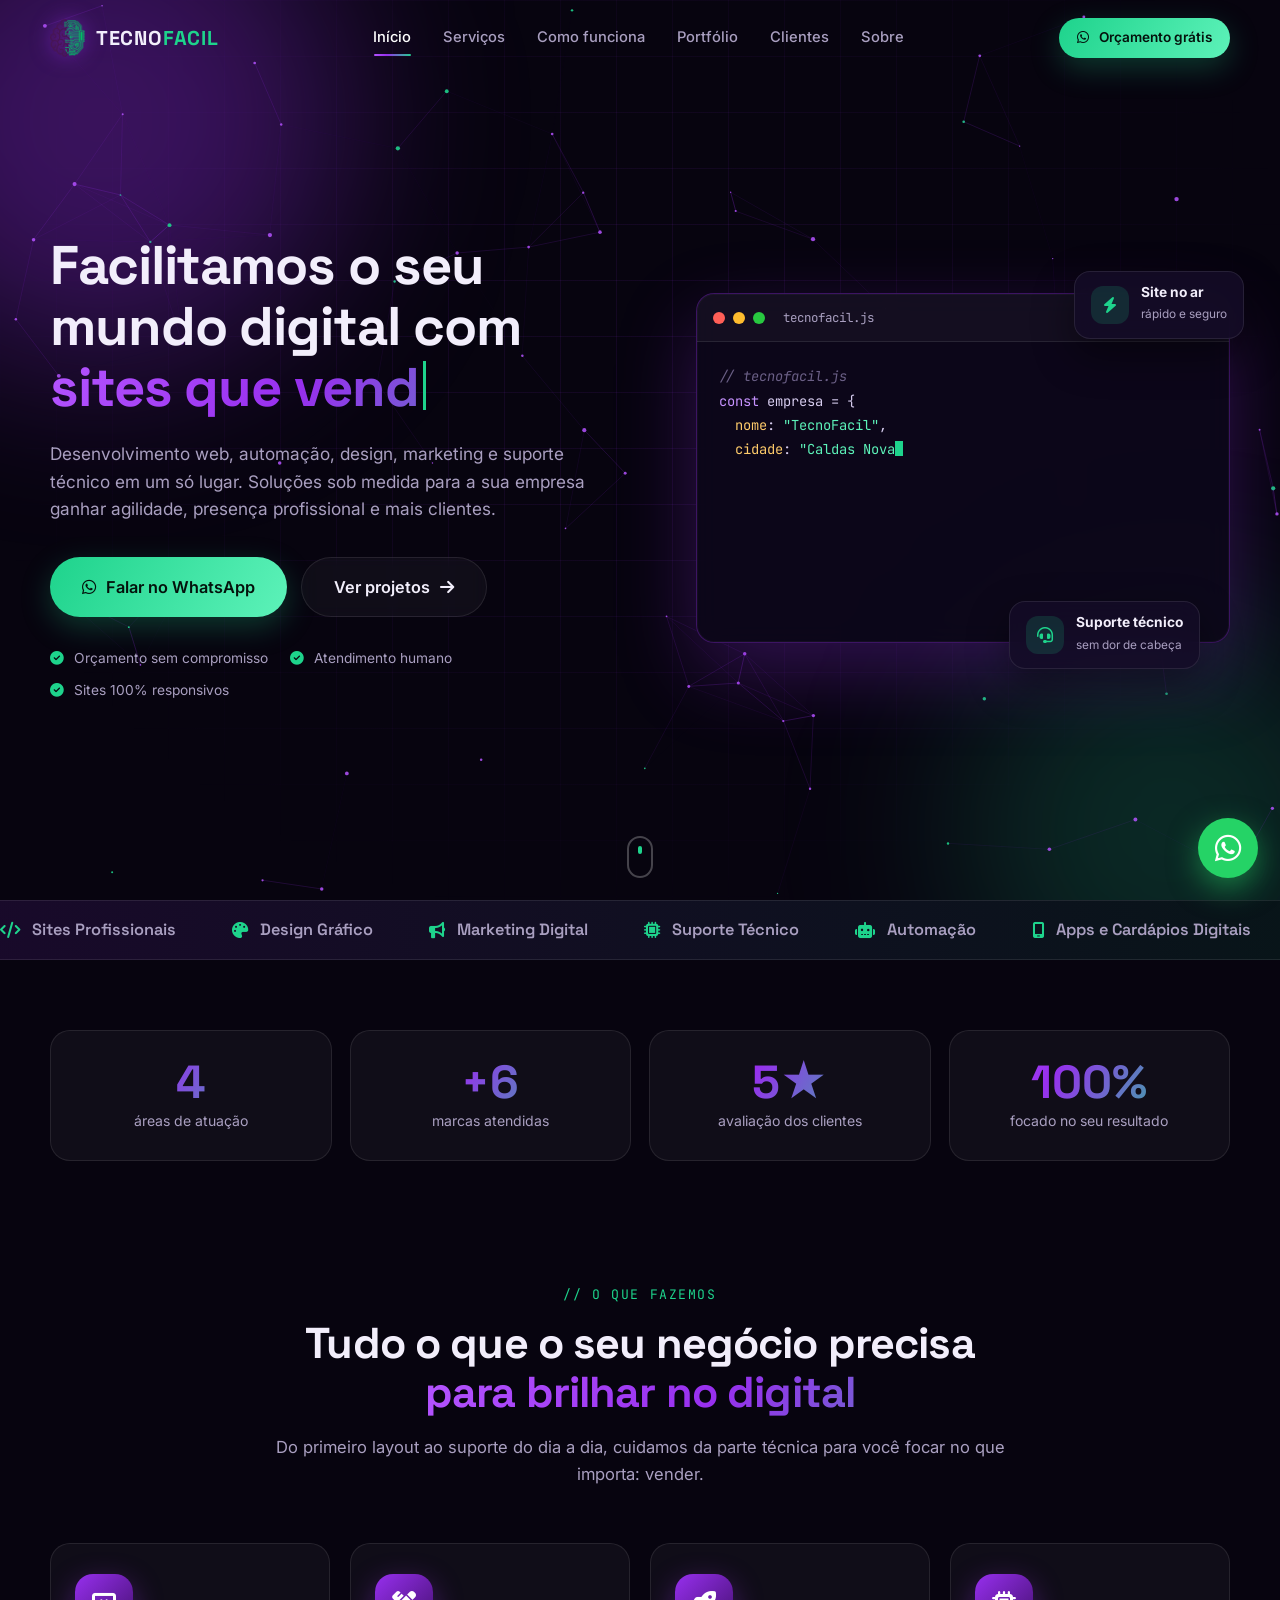
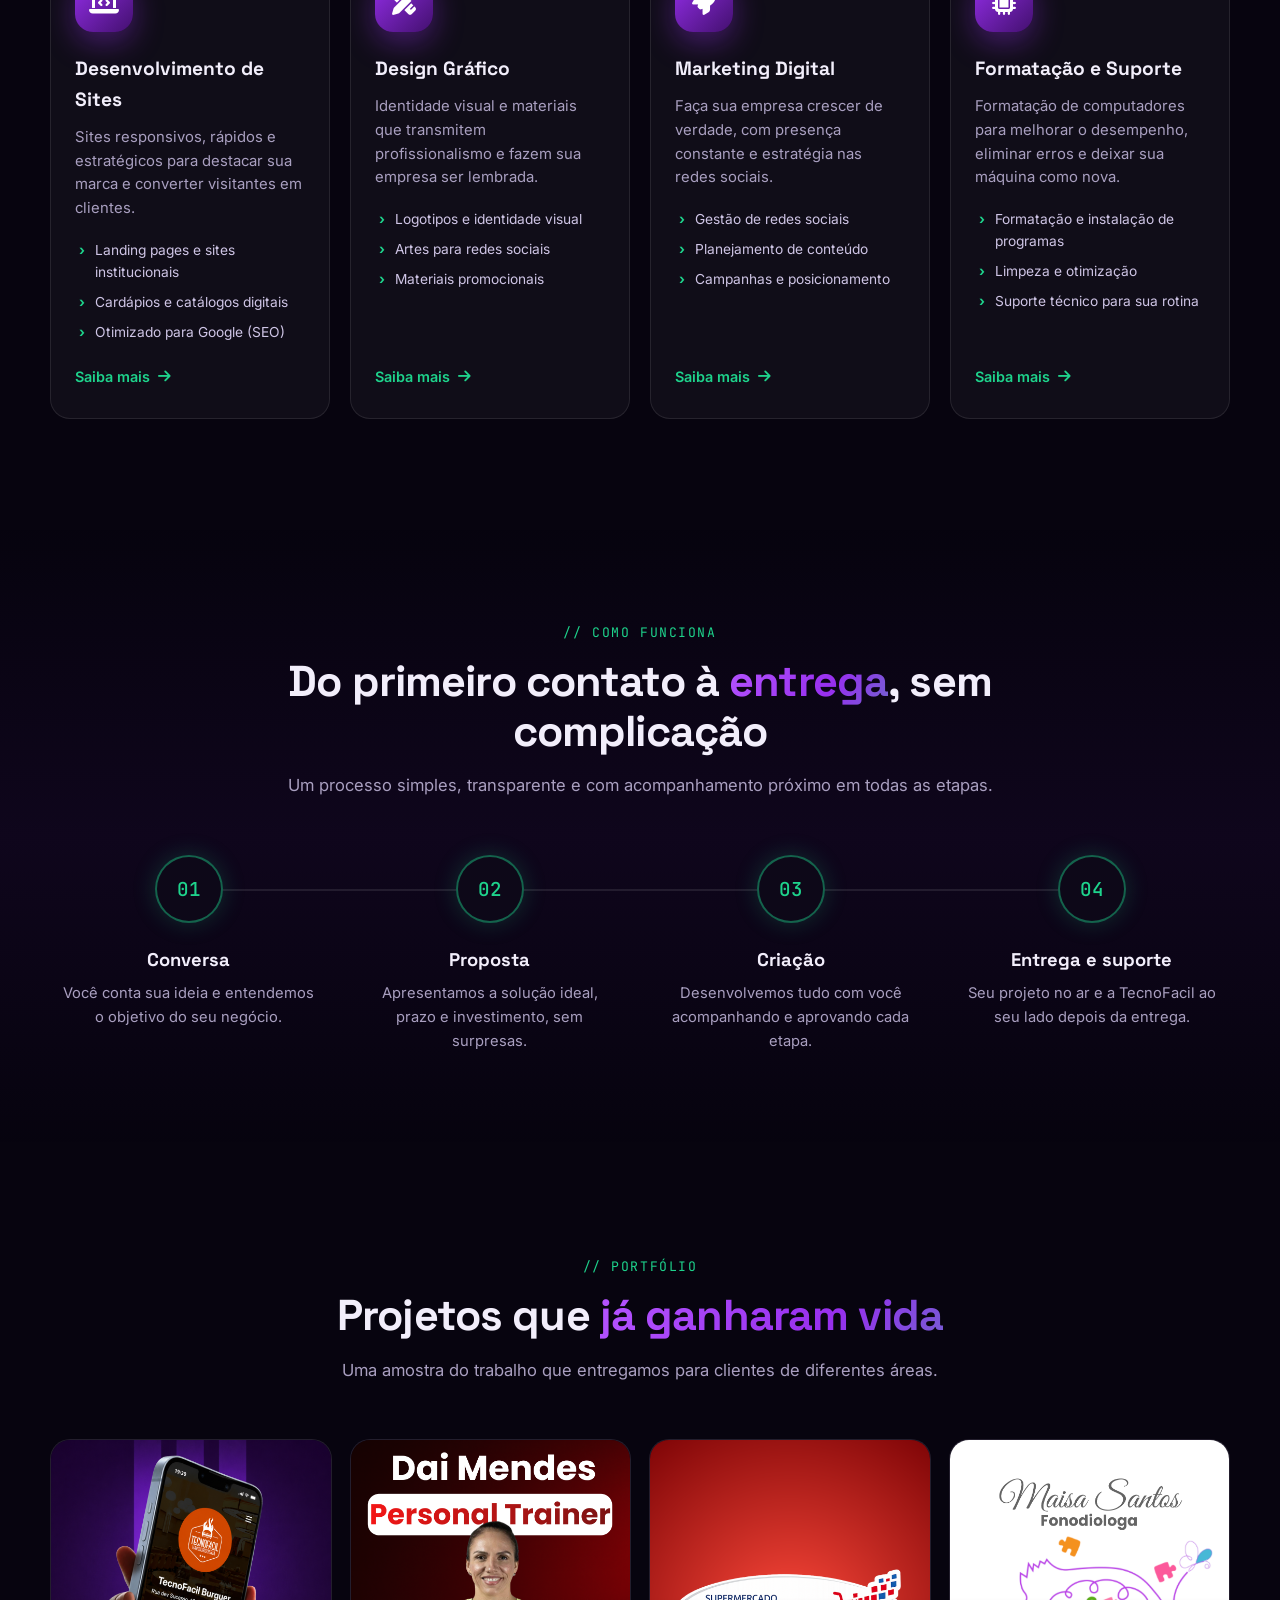
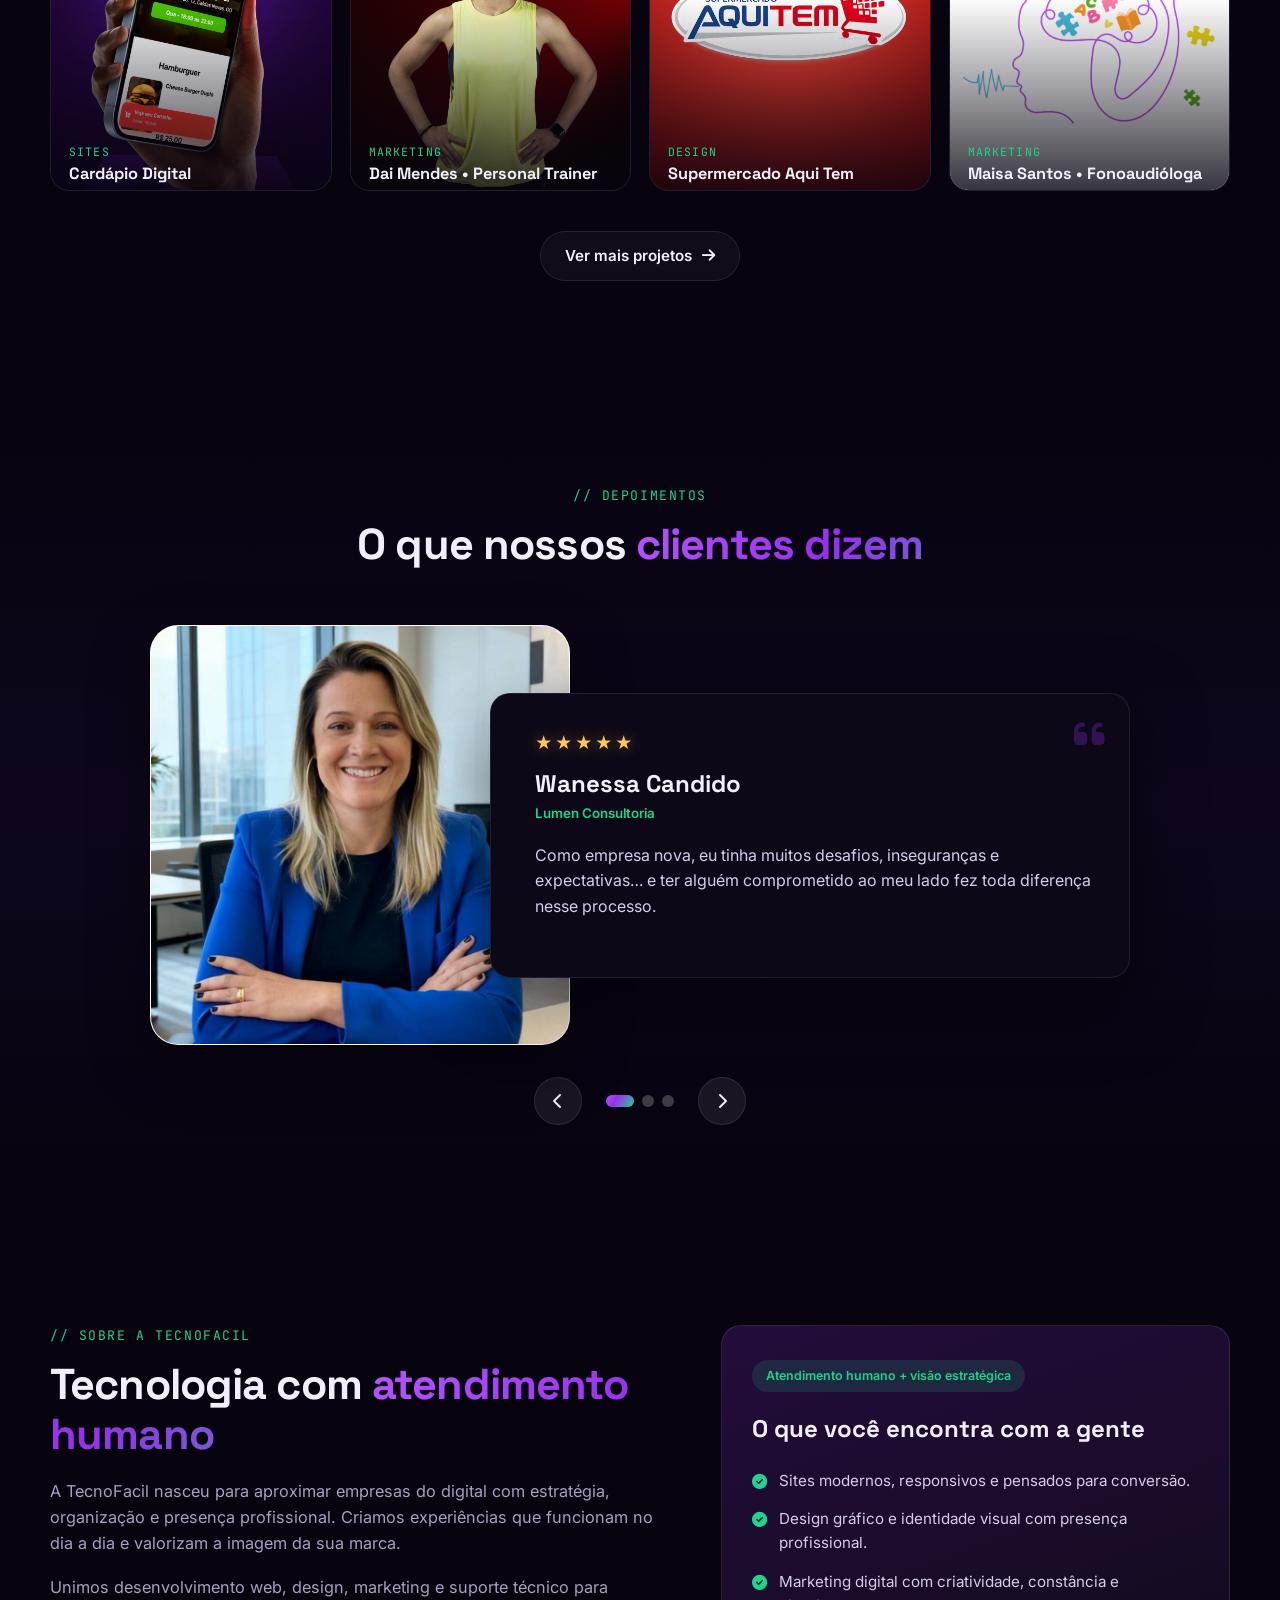
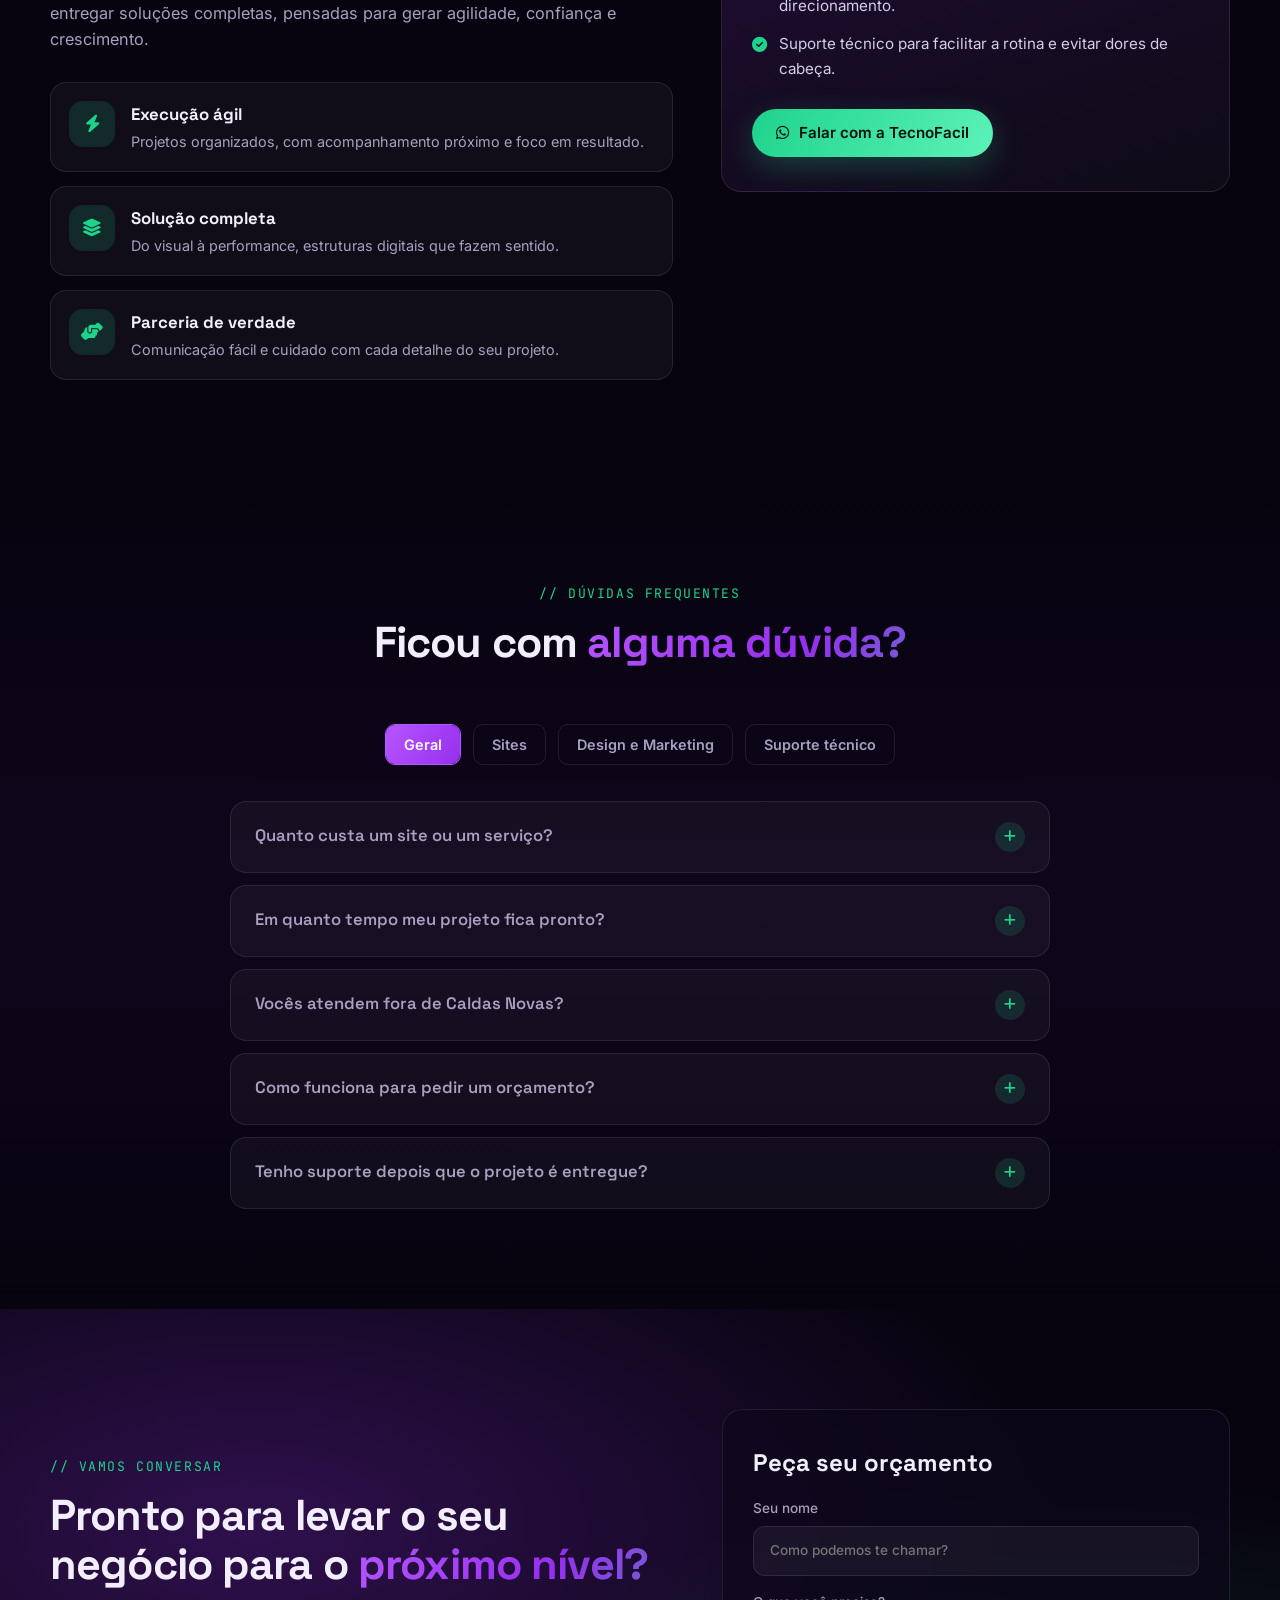
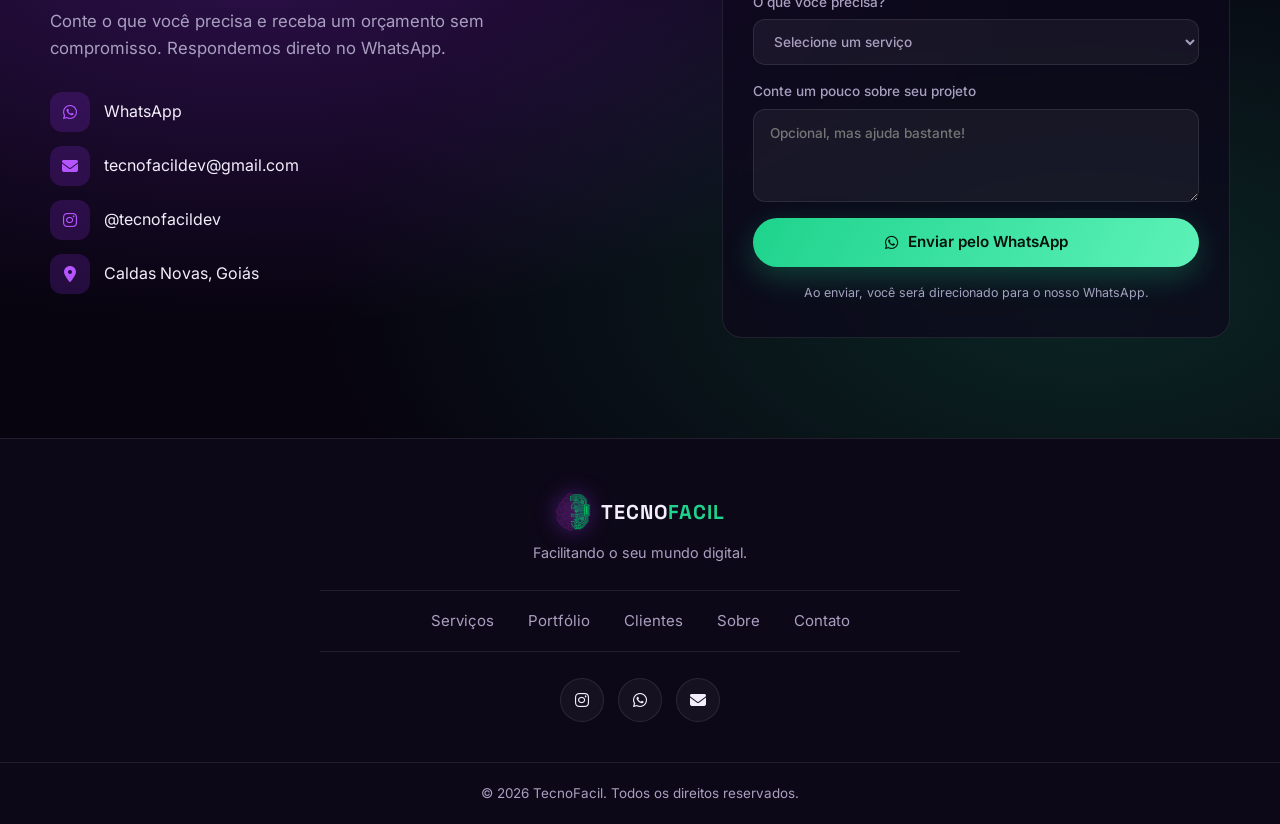
==== commit 67d2bd65: "Troca texto do link de contato por WhatsApp Co-Authored-By: Claude Sonnet 5.5 <noreply@anthropic.com" ====
--- a/index.html
+++ b/index.html
@@ -806,7 +806,7 @@
                   href="https://wa.me/5562982403261"
                   target="_blank"
                   rel="noopener"
-                  >+55 62 98240-3261</a
+                  >WhatsApp</a
                 >
               </li>
               <li>
